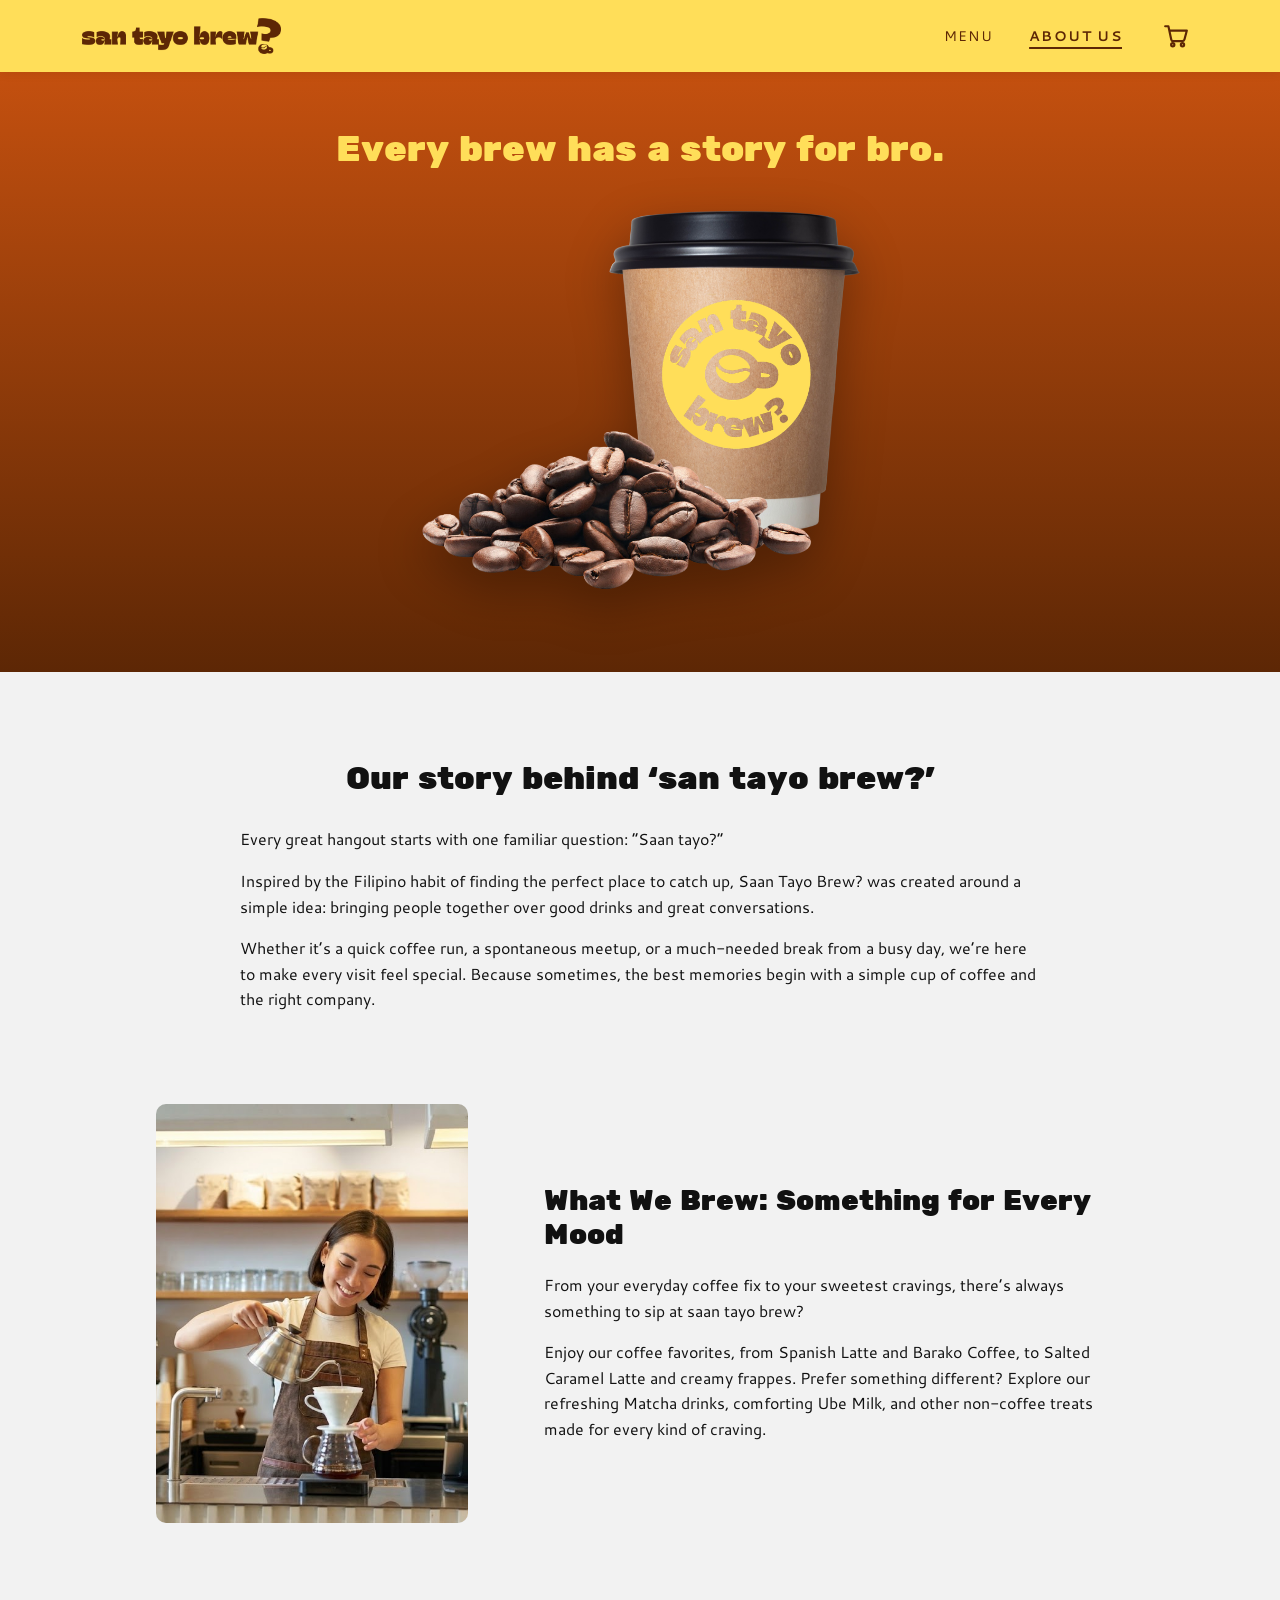
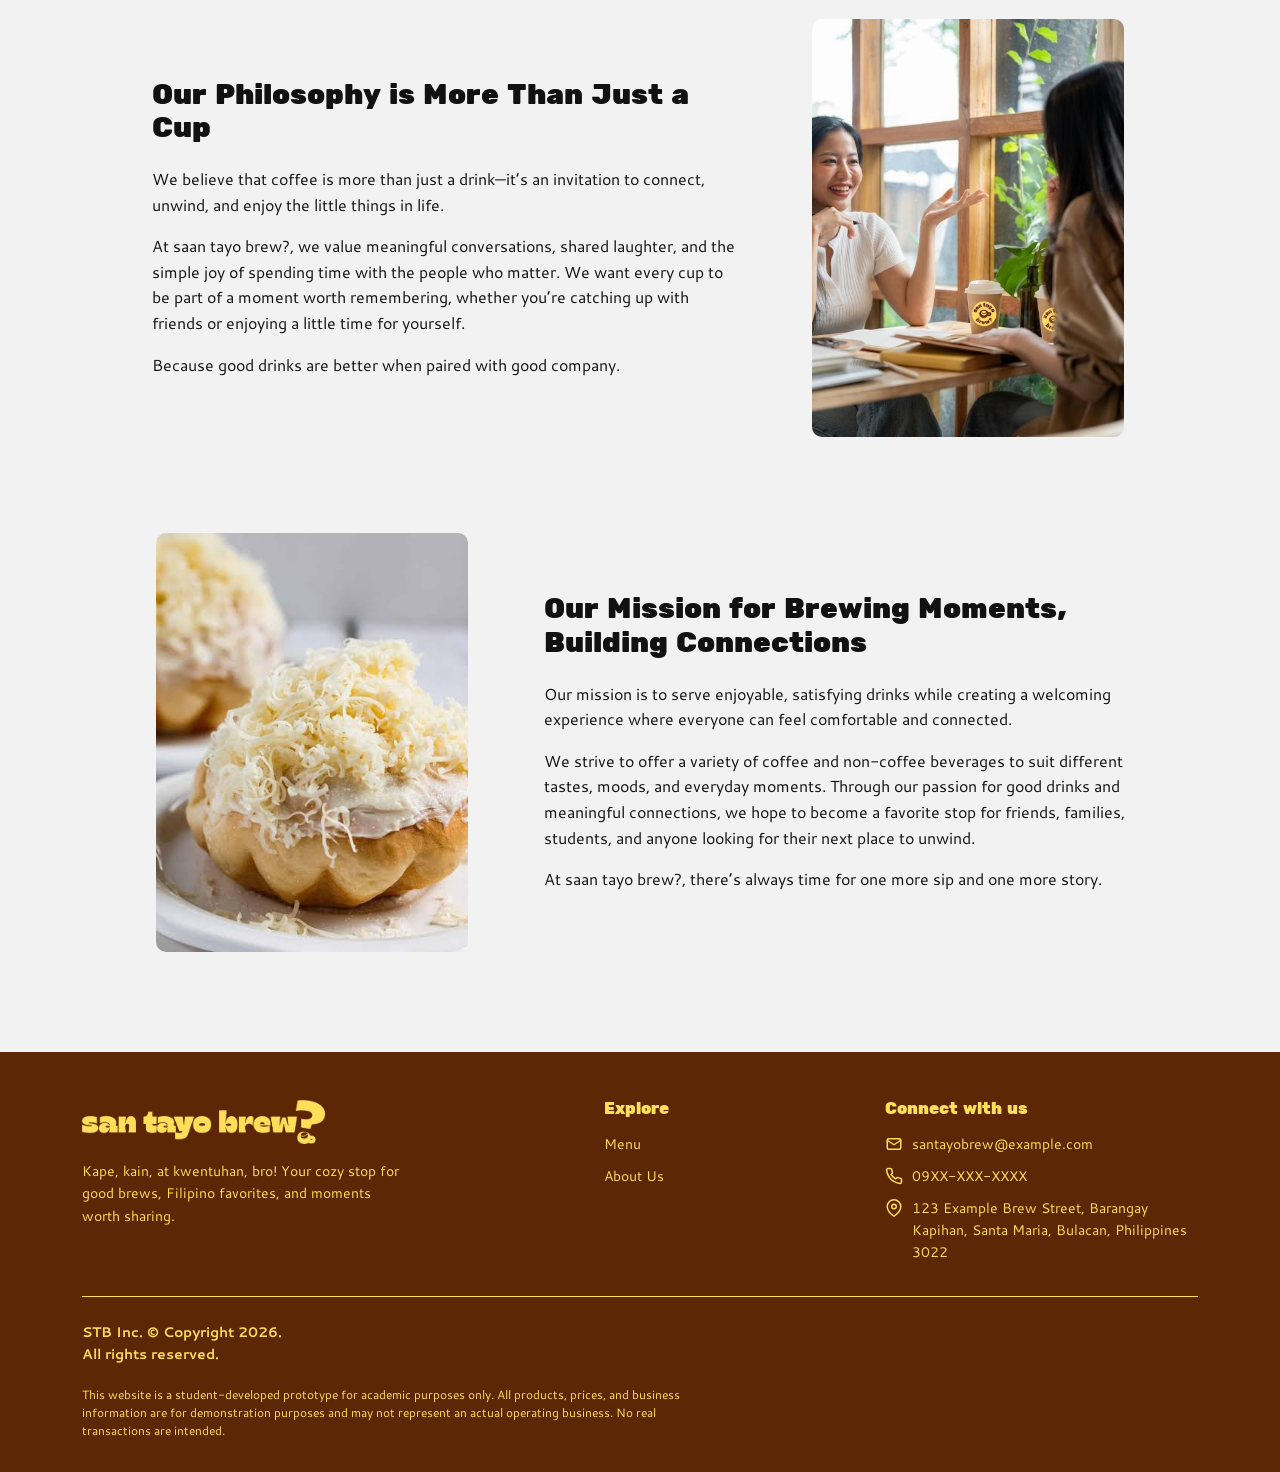
==== about.html @ 326f8b71 "Initial commit" ====
<!DOCTYPE html>
<html lang="en">
<head>
  <meta charset="UTF-8">
  <meta name="viewport" content="width=device-width, initial-scale=1.0">
  <meta name="description" content="The story behind san tayo brew?, a Filipino café built around good drinks and great conversations.">
  <meta name="theme-color" content="#FFDE59">
  <title>san tayo brew? | About Us</title>

  <!-- Favicon -->
  <link rel="icon" type="image/png" href="images/logos/logo-circle-4.png">

  <!-- Google Fonts: Rubik One (headings, buttons) + Cantarell 400/700 (body) -->
  <link rel="preconnect" href="https://fonts.googleapis.com">
  <link rel="preconnect" href="https://fonts.gstatic.com" crossorigin>
  <link rel="stylesheet" href="https://fonts.googleapis.com/css2?family=Cantarell:wght@400;700&family=Rubik+One&display=swap">

  <!-- Shared stylesheet and script (used by every page) -->
  <link rel="stylesheet" href="style.css">
  <script src="script.js" defer></script>
</head>
<body class="page-about">

  <a class="skip-link" href="#main">Skip to main content</a>

  <!-- ===== NAVBAR (shared) ===== -->
  <header class="site-header">
    <nav class="navbar" aria-label="Main navigation">
      <a class="navbar__logo" href="index.html">
        <img src="images/logos/logo-brown.png" alt="san tayo brew? logo">
      </a>

      <ul class="navbar__links" id="navLinks">
        <li><a class="navbar__link" href="menu.html">Menu</a></li>
        <li><a class="navbar__link active" href="about.html" aria-current="page">About Us</a></li>
      </ul>

      <div class="navbar__actions">
        <a class="navbar__cart" id="cartLink" href="cart.html" aria-label="View cart">
          <svg class="navbar__cart-icon" viewBox="0 0 24 24" width="26" height="26" fill="none" stroke="currentColor" stroke-width="2" stroke-linecap="round" stroke-linejoin="round" aria-hidden="true" focusable="false">
            <circle cx="9" cy="20" r="1.5"/>
            <circle cx="18" cy="20" r="1.5"/>
            <path d="M2 3h3l2.6 12.2a2 2 0 0 0 2 1.6h8.2a2 2 0 0 0 2-1.5L22 7H6"/>
          </svg>
          <span class="navbar__cart-count is-hidden" id="cartCount">0</span>
        </a>
        <button class="navbar__toggle" id="hamburgerBtn" type="button" aria-label="Open menu" aria-expanded="false" aria-controls="navLinks">&#9776;</button>
      </div>
    </nav>
  </header>

  <main id="main">

    <!-- ===== ABOUT HERO ===== -->
    <section class="about-hero" aria-labelledby="aboutTitle">
      <h1 class="about-hero__title" id="aboutTitle">
        <span class="about-hero__title-line">Every brew has</span>
        <span class="about-hero__title-line">a story for bro.</span>
      </h1>
      <img class="about-hero__img" src="images/about-hero-cup.png" alt="A san tayo brew? paper coffee cup surrounded by roasted coffee beans" fetchpriority="high">
    </section>

    <!-- ===== OUR STORY ===== -->
    <section class="about-story section" aria-labelledby="storyHeading">
      <div class="container">
        <div class="about-story__inner">
          <h2 class="about-story__title" id="storyHeading">Our story behind &lsquo;san tayo brew?&rsquo;</h2>
          <div class="about-story__text">
            <p>Every great hangout starts with one familiar question: &ldquo;Saan tayo?&rdquo;</p>
            <p>Inspired by the Filipino habit of finding the perfect place to catch up, Saan Tayo Brew? was created around a simple idea: bringing people together over good drinks and great conversations.</p>
            <p>Whether it&rsquo;s a quick coffee run, a spontaneous meetup, or a much-needed break from a busy day, we&rsquo;re here to make every visit feel special. Because sometimes, the best memories begin with a simple cup of coffee and the right company.</p>
          </div>
        </div>
      </div>
    </section>

    <!-- ===== PHOTO + TEXT SECTIONS ===== -->
    <div class="about-features container">

      <!-- Section 1: photo left, text right -->
      <section class="about-feature" aria-labelledby="brewHeading">
        <figure class="about-feature__media">
          <img class="about-feature__img" src="images/barista-brewing.png" alt="A smiling barista pouring hot water over a pour-over coffee dripper" loading="lazy">
        </figure>
        <div class="about-feature__text">
          <h2 class="about-feature__title" id="brewHeading">What We Brew: Something for Every Mood</h2>
          <p>From your everyday coffee fix to your sweetest cravings, there&rsquo;s always something to sip at saan tayo brew?</p>
          <p>Enjoy our coffee favorites, from Spanish Latte and Barako Coffee, to Salted Caramel Latte and creamy frappes. Prefer something different? Explore our refreshing Matcha drinks, comforting Ube Milk, and other non-coffee treats made for every kind of craving.</p>
        </div>
      </section>

      <!-- Section 2: text left, photo right (photo moves first on mobile with CSS order) -->
      <section class="about-feature about-feature--reverse" aria-labelledby="philosophyHeading">
        <div class="about-feature__text">
          <h2 class="about-feature__title" id="philosophyHeading">Our Philosophy is More Than Just a Cup</h2>
          <p>We believe that coffee is more than just a drink&mdash;it&rsquo;s an invitation to connect, unwind, and enjoy the little things in life.</p>
          <p>At saan tayo brew?, we value meaningful conversations, shared laughter, and the simple joy of spending time with the people who matter. We want every cup to be part of a moment worth remembering, whether you&rsquo;re catching up with friends or enjoying a little time for yourself.</p>
          <p>Because good drinks are better when paired with good company.</p>
        </div>
        <figure class="about-feature__media">
          <img class="about-feature__img" src="images/about-friends.png" alt="Two friends laughing together over coffee at a café table by the window" loading="lazy">
        </figure>
      </section>

      <!-- Section 3: photo left, text right -->
      <section class="about-feature" aria-labelledby="missionHeading">
        <figure class="about-feature__media">
          <img class="about-feature__img" src="images/about-ensaymada.png" alt="A close-up of a soft ensaymada topped with grated cheese" loading="lazy">
        </figure>
        <div class="about-feature__text">
          <h2 class="about-feature__title" id="missionHeading">Our Mission for Brewing Moments, Building Connections</h2>
          <p>Our mission is to serve enjoyable, satisfying drinks while creating a welcoming experience where everyone can feel comfortable and connected.</p>
          <p>We strive to offer a variety of coffee and non-coffee beverages to suit different tastes, moods, and everyday moments. Through our passion for good drinks and meaningful connections, we hope to become a favorite stop for friends, families, students, and anyone looking for their next place to unwind.</p>
          <p>At saan tayo brew?, there&rsquo;s always time for one more sip and one more story.</p>
        </div>
      </section>

    </div>

  </main>

  <!-- ===== FOOTER ===== -->
  <footer class="site-footer">
    <div class="container">
      <div class="footer__grid">
        <section class="footer__brand" aria-label="About san tayo brew?">
          <img class="footer__logo" src="images/logos/logo-yellow.png" alt="san tayo brew? logo" loading="lazy">
          <p class="footer__blurb">Kape, kain, at kwentuhan, bro! Your cozy stop for good brews, Filipino favorites, and moments worth sharing.</p>
        </section>

        <nav class="footer__col" aria-labelledby="footerExploreTitle">
          <h2 class="footer__title" id="footerExploreTitle">Explore</h2>
          <ul class="footer__list">
            <li><a class="footer__link" href="menu.html">Menu</a></li>
            <li><a class="footer__link" href="about.html" aria-current="page">About Us</a></li>
          </ul>
        </nav>

        <section class="footer__col" aria-labelledby="footerContactTitle">
          <h2 class="footer__title" id="footerContactTitle">Connect with us</h2>
          <address class="footer__contact">
            <ul class="footer__list">
              <li class="footer__contact-item">
                <svg class="footer__icon" viewBox="0 0 24 24" width="18" height="18" fill="none" stroke="currentColor" stroke-width="2" stroke-linecap="round" stroke-linejoin="round" aria-hidden="true" focusable="false">
                  <rect x="3" y="5" width="18" height="14" rx="2"/><path d="m3 7 9 6 9-6"/>
                </svg>
                <a class="footer__link" href="mailto:santayobrew@example.com">santayobrew@example.com</a>
              </li>
              <li class="footer__contact-item">
                <svg class="footer__icon" viewBox="0 0 24 24" width="18" height="18" fill="none" stroke="currentColor" stroke-width="2" stroke-linecap="round" stroke-linejoin="round" aria-hidden="true" focusable="false">
                  <path d="M22 16.92v3a2 2 0 0 1-2.18 2 19.79 19.79 0 0 1-8.63-3.07 19.5 19.5 0 0 1-6-6 19.79 19.79 0 0 1-3.07-8.67A2 2 0 0 1 4.11 2h3a2 2 0 0 1 2 1.72c.13.96.36 1.9.7 2.81a2 2 0 0 1-.45 2.11L8.09 9.91a16 16 0 0 0 6 6l1.27-1.27a2 2 0 0 1 2.11-.45c.91.34 1.85.57 2.81.7A2 2 0 0 1 22 16.92z"/>
                </svg>
                <span>09XX-XXX-XXXX</span>
              </li>
              <li class="footer__contact-item">
                <svg class="footer__icon" viewBox="0 0 24 24" width="18" height="18" fill="none" stroke="currentColor" stroke-width="2" stroke-linecap="round" stroke-linejoin="round" aria-hidden="true" focusable="false">
                  <path d="M21 10c0 7-9 13-9 13s-9-6-9-13a9 9 0 0 1 18 0z"/><circle cx="12" cy="10" r="3"/>
                </svg>
                <span>123 Example Brew Street, Barangay Kapihan, Santa Maria, Bulacan, Philippines 3022</span>
              </li>
            </ul>
          </address>
        </section>
      </div>

      <hr class="footer__divider">

      <div class="footer__bottom">
        <p class="footer__copyright">STB Inc. &copy; Copyright 2026.<br>All rights reserved.</p>
        <p class="footer__disclaimer">This website is a student-developed prototype for academic purposes only. All products, prices, and business information are for demonstration purposes and may not represent an actual operating business. No real transactions are intended.</p>
      </div>
    </div>
  </footer>

</body>
</html>
---- style.css ----
/* ==========================================================
   san tayo brew? | style.css
   One stylesheet shared by every page (Home, Menu, About Us,
   My Cart, Checkout).

   Mobile-first: the base rules are written for phones, and the
   MEDIA QUERIES section at the bottom adds the 480px, 768px and
   1024px+ layouts.

   CONTENTS
   1.  Reset
   2.  :root variables
   3.  Typography
   4.  Layout helpers + accessibility
   5.  Shared components (buttons, navbar, footer)
   6.  Home page
   7.  About Us page
   8.  Menu page (Stage 2)
   9.  Cart + Checkout pages (Stage 3)
   10. Media queries
   ========================================================== */


/* ==========================================================
   1. RESET
   ========================================================== */
*,
*::before,
*::after {
  box-sizing: border-box;
}

html {
  -webkit-text-size-adjust: 100%;
  scroll-behavior: smooth;
  /* Keeps anchored content from hiding under the sticky navbar */
  scroll-padding-top: var(--header-height);
}

body,
h1, h2, h3, h4,
p,
figure,
blockquote,
ul, ol {
  margin: 0;
}

ul[class],
ol[class] {
  list-style: none;
  padding: 0;
}

img,
svg {
  display: block;
  max-width: 100%;
}

button,
input,
select,
textarea {
  font: inherit;
  color: inherit;
}

button {
  cursor: pointer;
}

a {
  color: inherit;
}

address {
  font-style: normal;
}


/* ==========================================================
   2. :ROOT VARIABLES
   ========================================================== */
:root {
  /* Brand colors */
  --sunshine-yellow: #FFDE59;
  --espresso-brown: #5D2705;
  --page-bg: #F2F2F2;
  --card-white: #FFFFFF;
  --panel-gray: #D9D9D9;
  --brew-orange: #B8500F;
  --danger-red: #D62828;

  /* Supporting tones */
  --burnt-orange: #C4500F;   /* top of the About hero gradient */
  --yellow-soft: #FFEA94;    /* button hover */
  --text-black: #111111;
  --text-muted: #3A3A3A;
  --error-text: #A61B1B;     /* darker red so small error text stays readable */
  --success-green: #16642A;  /* promo + "Location selected" messages */

  /* Fonts */
  --font-display: "Rubik One", "Arial Black", system-ui, sans-serif;
  --font-body: "Cantarell", "Segoe UI", system-ui, -apple-system, sans-serif;

  /* Spacing + sizing */
  --gutter: 1rem;
  --section-space: 3.5rem;
  --container-max: 1180px;
  --header-height: 64px;

  /* Shape + depth */
  --radius-sm: 8px;
  --radius-md: 14px;
  --radius-pill: 999px;
  --shadow-card: 0 4px 14px rgba(0, 0, 0, 0.08);
  --shadow-lift: 0 10px 24px rgba(93, 39, 5, 0.25);

  /* Motion */
  --transition: 0.25s ease;
}


/* ==========================================================
   3. TYPOGRAPHY
   ========================================================== */
body {
  font-family: var(--font-body);
  font-size: 1rem;
  line-height: 1.6;
  color: var(--text-black);
  background-color: var(--page-bg);
}

/* Rubik One only ships in one weight, so keep headings at 400 */
h1,
h2,
h3 {
  font-family: var(--font-display);
  font-weight: 400;
  line-height: 1.2;
}

.section-title {
  font-size: clamp(1.6rem, 3vw + 0.9rem, 2rem);
  color: var(--text-black);
  text-align: center;
}

.section-subtitle {
  margin-top: 0.5rem;
  font-size: 0.95rem;
  color: var(--text-muted);
  text-align: center;
}


/* ==========================================================
   4. LAYOUT HELPERS + ACCESSIBILITY
   ========================================================== */
.container {
  width: 100%;
  max-width: var(--container-max);
  margin-inline: auto;
  padding-inline: var(--gutter);
}

.section {
  padding-block: var(--section-space);
}

/* Generic "hide" state that JavaScript can toggle */
.is-hidden {
  display: none !important;
}

/* Hidden visually but still read by screen readers */
.visually-hidden {
  position: absolute;
  width: 1px;
  height: 1px;
  padding: 0;
  margin: -1px;
  overflow: hidden;
  clip: rect(0, 0, 0, 0);
  white-space: nowrap;
  border: 0;
}

/* Hidden holder for the reusable SVG icons */
.svg-sprite {
  position: absolute;
  width: 0;
  height: 0;
  overflow: hidden;
}

/* Skip link: hidden until a keyboard user tabs to it */
.skip-link {
  position: absolute;
  top: -100px;
  left: 1rem;
  z-index: 200;
  padding: 0.6rem 1rem;
  border-radius: var(--radius-sm);
  background-color: var(--espresso-brown);
  color: var(--sunshine-yellow);
  font-weight: 700;
  text-decoration: none;
  transition: top var(--transition);
}

.skip-link:focus {
  top: 0.75rem;
}

/* Visible keyboard focus everywhere (brown on light backgrounds) */
:focus-visible {
  outline: 3px solid var(--espresso-brown);
  outline-offset: 3px;
}

/* ...and yellow on the dark brown/orange backgrounds */
.hero :focus-visible,
.promo-banner :focus-visible,
.story-card :focus-visible,
.site-footer :focus-visible,
.skip-link:focus-visible {
  outline-color: var(--sunshine-yellow);
}


/* ==========================================================
   5. SHARED COMPONENTS
   ========================================================== */

/* ----- 5a. Buttons ----- */
.btn {
  /* Flexbox: centers the label inside the pill */
  display: inline-flex;
  align-items: center;
  justify-content: center;
  gap: 0.5rem;
  padding: 0.9rem 1.75rem;
  border: 2px solid transparent;
  border-radius: var(--radius-pill);
  font-family: var(--font-display);
  font-size: 0.875rem;
  line-height: 1.2;
  letter-spacing: 0.05em;
  text-align: center;
  text-decoration: none;
  text-transform: uppercase;
  transition:
    background-color var(--transition),
    color var(--transition),
    transform var(--transition),
    box-shadow var(--transition);
}

.btn--primary {
  background-color: var(--sunshine-yellow);
  color: var(--espresso-brown);
}

.btn--primary:hover {
  background-color: var(--yellow-soft);
  transform: translateY(-2px);
  box-shadow: 0 6px 16px rgba(0, 0, 0, 0.25);
}

.btn--primary:active {
  transform: translateY(0);
  box-shadow: none;
}

.btn--small {
  padding: 0.6rem 1.25rem;
  font-size: 0.8rem;
  letter-spacing: 0.02em;
  text-transform: none;
}


/* ----- 5b. Navbar ----- */
.site-header {
  position: sticky;
  top: 0;
  z-index: 100;
  background-color: var(--sunshine-yellow);
  box-shadow: 0 2px 8px rgba(93, 39, 5, 0.12);
}

.navbar {
  /* Flexbox: logo on the left, links + cart + hamburger on the right */
  position: relative;
  display: flex;
  align-items: center;
  justify-content: space-between;
  gap: 1rem;
  max-width: var(--container-max);
  min-height: var(--header-height);
  margin-inline: auto;
  padding-inline: var(--gutter);
}

.navbar__logo {
  display: block;
  flex-shrink: 0;
  border-radius: 4px;
}

.navbar__logo img {
  width: auto;
  height: 30px;
}

/* Mobile dropdown (hidden until the hamburger adds .is-open) */
.navbar__links {
  position: absolute;
  top: 100%;
  left: 0;
  right: 0;
  display: none;
  flex-direction: column;
  padding: 0.25rem var(--gutter) 1rem;
  background-color: var(--sunshine-yellow);
  border-top: 1px solid rgba(93, 39, 5, 0.15);
  box-shadow: 0 10px 18px rgba(93, 39, 5, 0.18);
}

.navbar__links.is-open {
  display: flex;
}

.navbar__link {
  display: block;
  padding: 0.85rem var(--gutter);
  font-size: 0.9rem;
  letter-spacing: 0.1em;
  text-transform: uppercase;
  color: var(--espresso-brown);
  text-decoration: underline;
  text-decoration-color: transparent;
  text-decoration-thickness: 2px;
  text-underline-offset: 6px;
  transition: text-decoration-color var(--transition), color var(--transition);
}

/* Current page + hover state: brown underline */
.navbar__link:hover,
.navbar__link.active {
  text-decoration-color: currentColor;
}

.navbar__link.active {
  font-weight: 700;
}

.navbar__actions {
  /* Flexbox: cart icon and hamburger side by side */
  display: flex;
  align-items: center;
  gap: 0.25rem;
}

.navbar__cart {
  position: relative;
  display: inline-flex;
  align-items: center;
  justify-content: center;
  width: 44px;
  height: 44px;
  border-radius: 50%;
  color: var(--espresso-brown);
  transition: background-color var(--transition), transform var(--transition);
}

.navbar__cart:hover {
  background-color: rgba(93, 39, 5, 0.1);
  transform: scale(1.05);
}

.navbar__cart-icon {
  width: 26px;
  height: 26px;
}

/* Cart item-count badge (#cartCount) */
.navbar__cart-count {
  position: absolute;
  top: 0;
  right: -2px;
  display: flex;
  align-items: center;
  justify-content: center;
  min-width: 20px;
  height: 20px;
  padding: 0 5px;
  border: 2px solid var(--sunshine-yellow);
  border-radius: var(--radius-pill);
  background-color: var(--espresso-brown);
  color: var(--sunshine-yellow);
  font-size: 0.7rem;
  font-weight: 700;
  line-height: 1;
}

.navbar__toggle {
  display: inline-flex;
  align-items: center;
  justify-content: center;
  width: 44px;
  height: 44px;
  padding: 0;
  border: none;
  border-radius: var(--radius-sm);
  background: transparent;
  color: var(--espresso-brown);
  font-size: 1.75rem;
  line-height: 1;
  transition: background-color var(--transition);
}

.navbar__toggle:hover {
  background-color: rgba(93, 39, 5, 0.1);
}


/* ----- 5c. Footer ----- */
.site-footer {
  padding-block: 3rem 2rem;
  background-color: var(--espresso-brown);
  color: var(--sunshine-yellow);
  font-size: 0.875rem;
}

.footer__grid {
  /* Grid: one column on mobile, three columns from 768px */
  display: grid;
  grid-template-columns: 1fr;
  gap: 2rem;
}

.footer__logo {
  width: auto;
  height: 44px;
  margin-bottom: 1rem;
}

.footer__blurb {
  max-width: 36ch;
}

.footer__title {
  margin-bottom: 0.85rem;
  font-size: 1rem;
  color: var(--sunshine-yellow);
}

.footer__list {
  /* Flexbox: stacked links with even spacing */
  display: flex;
  flex-direction: column;
  gap: 0.6rem;
}

.footer__link {
  text-decoration: underline;
  text-decoration-color: transparent;
  text-underline-offset: 4px;
  transition: text-decoration-color var(--transition), opacity var(--transition);
}

.footer__link:hover {
  text-decoration-color: currentColor;
}

.footer__contact-item {
  /* Flexbox: icon next to its text */
  display: flex;
  align-items: flex-start;
  gap: 0.6rem;
  overflow-wrap: anywhere;
}

.footer__icon {
  flex-shrink: 0;
  width: 18px;
  height: 18px;
  margin-top: 0.15rem;
}

.footer__divider {
  height: 1px;
  margin-block: 2rem 1.5rem;
  border: none;
  background-color: var(--sunshine-yellow);
}

.footer__bottom {
  display: grid;
  gap: 1.25rem;
}

.footer__copyright {
  font-weight: 700;
}

.footer__disclaimer {
  max-width: 75ch;
  font-size: 0.75rem;
  line-height: 1.5;
}


/* ==========================================================
   6. HOME PAGE
   ========================================================== */

/* ----- 6a. Hero ----- */
.hero {
  /* Flexbox: lets the content column fill the hero's height */
  position: relative;
  isolation: isolate;
  display: flex;
  min-height: max(520px, calc(100vh - var(--header-height)));
  min-height: max(520px, calc(100svh - var(--header-height)));
  overflow: hidden;
  color: var(--sunshine-yellow);
}

.hero__bg {
  position: absolute;
  inset: 0;
  z-index: -2;
  width: 100%;
  height: 100%;
  object-fit: cover;
  object-position: 72% center;
}

/* Warm brown/orange overlay (stronger on the left from 768px) */
.hero::before {
  content: "";
  position: absolute;
  inset: 0;
  z-index: -1;
  background: linear-gradient(
    180deg,
    rgba(93, 39, 5, 0.6) 0%,
    rgba(184, 80, 15, 0.5) 50%,
    rgba(93, 39, 5, 0.7) 100%
  );
}

.hero__content {
  /* Flexbox: stacks heading, text and button */
  display: flex;
  flex-direction: column;
  align-items: flex-start;
  gap: 1rem;
  padding-block: 3.5rem 2.5rem;
}

.hero__title {
  font-size: clamp(3.25rem, 6vw + 1.5rem, 5.75rem);
  line-height: 1.02;
  color: var(--sunshine-yellow);
  text-shadow: 0 2px 14px rgba(93, 39, 5, 0.35);
}

/* Mobile: each word on its own line (3 lines) */
.hero__title-line {
  display: block;
}

.hero__text {
  max-width: 30ch;
  font-size: clamp(1rem, 0.4vw + 0.95rem, 1.15rem);
  font-weight: 700;
}

.hero__btn {
  width: 100%;
  margin-top: auto;
}


/* ----- 6b. Best sellers ----- */
.section-header {
  margin-bottom: 2rem;
}

.product-grid {
  /* Grid: 2 columns on mobile, 3 columns from 768px */
  display: grid;
  grid-template-columns: repeat(2, minmax(0, 1fr));
  gap: 1rem;
  max-width: 960px;
  margin-inline: auto;
}

.product-card {
  /* Flexbox: image on top, name centered below */
  display: flex;
  flex-direction: column;
  align-items: center;
  gap: 0.75rem;
  padding: 1rem 0.75rem 1.25rem;
  border: 2px solid transparent;
  border-radius: var(--radius-sm);
  background-color: var(--card-white);
  box-shadow: var(--shadow-card);
  text-align: center;
  transition:
    transform var(--transition),
    box-shadow var(--transition),
    border-color var(--transition);
}

.product-card__img {
  width: 100%;
  max-width: 170px;
  aspect-ratio: 1 / 1;
  object-fit: contain;
}

.product-card__name {
  font-family: var(--font-body);
  font-size: 0.875rem;
  font-weight: 700;
  line-height: 1.35;
  color: var(--text-black);
}


/* ----- 6c. Promo banner ----- */
.promo-banner {
  position: relative;
  isolation: isolate;
  padding: 3.5rem var(--gutter);
  background: var(--espresso-brown) url("images/photo-banner.png") center / cover no-repeat;
  color: var(--sunshine-yellow);
  text-align: center;
  transition: padding var(--transition);
}

/* Semi-transparent espresso overlay (75%) for readable yellow text */
.promo-banner::before {
  content: "";
  position: absolute;
  inset: 0;
  z-index: -1;
  background-color: rgba(93, 39, 5, 0.75);
}

/* Focus is moved here after "Claim Offer", so no outline is needed */
.promo-banner:focus {
  outline: none;
}

.promo-banner__content {
  /* Flexbox: centered column of heading, text and button */
  display: flex;
  flex-direction: column;
  align-items: center;
  gap: 1rem;
  max-width: 680px;
  margin-inline: auto;
}

.promo-banner__title {
  max-width: 22ch;
  font-size: clamp(1.6rem, 3vw + 0.9rem, 2.1rem);
  color: var(--sunshine-yellow);
}

.promo-banner__text {
  max-width: 46ch;
}

/* Revealed by showPromoCode() */
.promo-banner__code {
  font-size: 1.15rem;
  font-weight: 700;
}

.promo-banner__code strong {
  display: inline-block;
  margin-inline: 0.25rem;
  padding: 0.2rem 0.75rem;
  border-radius: var(--radius-sm);
  background-color: var(--sunshine-yellow);
  color: var(--espresso-brown);
  font-family: var(--font-display);
  font-weight: 400;
  letter-spacing: 0.08em;
}


/* ----- 6d. Brand story card ----- */
.story-card {
  max-width: 1000px;
  margin-inline: auto;
  padding: 1.75rem 1.25rem 2rem;
  border-radius: var(--radius-md);
  /* Vertical gradient: espresso brown (top) to orange (bottom) */
  background: linear-gradient(
    180deg,
    var(--espresso-brown) 0%,
    var(--espresso-brown) 30%,
    var(--brew-orange) 100%
  );
  color: var(--sunshine-yellow);
  box-shadow: 0 10px 30px rgba(93, 39, 5, 0.25);
}

.story-card__title {
  margin-bottom: 1.25rem;
  font-size: clamp(1.45rem, 2.5vw + 0.9rem, 1.9rem);
  color: var(--sunshine-yellow);
}

.story-card__body {
  /* Grid: photo stacked above the text on mobile, side by side from 768px */
  display: grid;
  grid-template-columns: 1fr;
  gap: 1.5rem;
  align-items: center;
}

.story-card__img {
  width: 100%;
  aspect-ratio: 1 / 1;
  object-fit: cover;
  border-radius: 6px;
}

.story-card__text {
  /* Flexbox: even spacing between paragraphs and the button */
  display: flex;
  flex-direction: column;
  gap: 1rem;
  font-size: 0.95rem;
}

.story-card__btn {
  align-self: flex-start;
  margin-top: 0.5rem;
}


/* ----- 6e. Social ----- */
.social {
  padding-bottom: 0;
  text-align: center;
}

.social__text {
  max-width: 60ch;
  margin: 1rem auto 1.75rem;
}

.social__list {
  /* Flexbox: three icon buttons in a centered row */
  display: flex;
  justify-content: center;
  gap: 1rem;
}

.social__link {
  display: flex;
  align-items: center;
  justify-content: center;
  width: 52px;
  height: 52px;
  border-radius: 50%;
  background-color: var(--espresso-brown);
  color: var(--sunshine-yellow);
  transition:
    transform var(--transition),
    background-color var(--transition),
    box-shadow var(--transition);
}

.social__link:hover {
  background-color: var(--brew-orange);
  transform: translateY(-3px) scale(1.06);
  box-shadow: var(--shadow-lift);
}

.social__link svg {
  width: 24px;
  height: 24px;
}

.divider {
  height: 1px;
  max-width: 1100px;
  margin: 2.5rem auto 0;
  border: none;
  background-color: rgba(0, 0, 0, 0.35);
}


/* ----- 6f. Reviews (carousel on mobile, grid from 768px) ----- */
.reviews {
  padding-block: 1.75rem 4.5rem;
}

.reviews__title {
  margin-bottom: 1.75rem;
  font-family: var(--font-body);
  font-size: 1rem;
  font-weight: 400;
  text-align: center;
}

.reviews__carousel {
  position: relative;
  /* Lets the arrow and dots line up with the photo (cqw units below) */
  container-type: inline-size;
}

.reviews__track {
  /* Flexbox + CSS scroll-snap: a swipeable row of reviews on mobile */
  position: relative;
  display: flex;
  gap: 1rem;
  overflow-x: auto;
  scroll-snap-type: x mandatory;
  overscroll-behavior-x: contain;
  scrollbar-width: none;
}

.reviews__track::-webkit-scrollbar {
  display: none;
}

.review {
  /* Flexbox: photo on top, review card attached below */
  display: flex;
  flex: 0 0 100%;
  flex-direction: column;
  scroll-snap-align: start;
}

/* Mobile photo is 60% of the slide; the gap below holds the dots */
.review__photo {
  width: 60%;
  margin: 0 auto 2.75rem;
  aspect-ratio: 1 / 1;
  object-fit: cover;
  border-radius: var(--radius-md);
}

.review__card {
  /* Flexbox: pushes the stars to the bottom right */
  display: flex;
  flex: 1;
  flex-direction: column;
  gap: 0.6rem;
  padding: 1.25rem 1.25rem 1rem;
  border-radius: var(--radius-md);
  background-color: var(--espresso-brown);
  color: var(--sunshine-yellow);
}

.review__author {
  font-size: 1rem;
  color: var(--sunshine-yellow);
  overflow-wrap: anywhere;
}

.review__text {
  font-size: 0.85rem;
  line-height: 1.55;
}

.review__rating {
  /* Flexbox: stars in a row, aligned to the bottom right */
  display: flex;
  align-self: flex-end;
  gap: 0.2rem;
  margin-top: auto;
  padding-top: 0.75rem;
  color: var(--sunshine-yellow);
}

.review__star {
  width: 22px;
  height: 22px;
  fill: currentColor;
}

/* Next arrow, vertically centered on the photo (photo height = 60cqw) */
.reviews__next {
  position: absolute;
  top: 30vw;                 /* fallback for older browsers */
  top: 30cqw;
  right: 0;
  display: flex;
  align-items: center;
  justify-content: center;
  width: 44px;
  height: 44px;
  padding: 0;
  border: none;
  border-radius: 50%;
  background-color: transparent;
  color: var(--espresso-brown);
  transform: translateY(-50%);
  transition: background-color var(--transition), transform var(--transition);
}

.reviews__next:hover {
  background-color: rgba(93, 39, 5, 0.12);
  transform: translateY(-50%) translateX(2px);
}

/* Pagination dots, sitting in the gap between photo and card */
.reviews__dots {
  /* Flexbox: dots in a centered row */
  position: absolute;
  top: calc(60vw + 0.5rem);  /* fallback for older browsers */
  top: calc(60cqw + 0.5rem);
  left: 50%;
  display: flex;
  gap: 0.25rem;
  transform: translateX(-50%);
}

.reviews__dot {
  display: flex;
  align-items: center;
  justify-content: center;
  width: 28px;
  height: 28px;
  padding: 0;
  border: none;
  border-radius: 50%;
  background: transparent;
}

.reviews__dot::before {
  content: "";
  width: 12px;
  height: 12px;
  border: 2px solid var(--espresso-brown);
  border-radius: 50%;
  transition: background-color var(--transition), transform var(--transition);
}

.reviews__dot:hover::before {
  transform: scale(1.2);
}

.reviews__dot.is-active::before {
  background-color: var(--espresso-brown);
}


/* ==========================================================
   7. ABOUT US PAGE
   ========================================================== */

/* ----- 7a. About hero ----- */
.about-hero {
  /* Flexbox: heading at the top, cup centered below */
  display: flex;
  flex-direction: column;
  align-items: center;
  justify-content: space-between;
  gap: 3rem;
  min-height: 520px;
  padding: 3rem var(--gutter) 3.5rem;
  overflow: hidden;
  /* Vertical gradient: burnt orange (top) to espresso brown (bottom) */
  background: linear-gradient(180deg, var(--burnt-orange) 0%, var(--espresso-brown) 100%);
  text-align: center;
}

.about-hero__title {
  font-size: clamp(1.7rem, 2.5vw + 1.2rem, 2.25rem);
  color: var(--sunshine-yellow);
}

/* Mobile: heading on 2 lines */
.about-hero__title-line {
  display: block;
}

.about-hero__img {
  width: min(75%, 440px);
  height: auto;
  filter: drop-shadow(0 18px 24px rgba(0, 0, 0, 0.3));
}


/* ----- 7b. Our story ----- */
.about-story__inner {
  max-width: 800px;
  margin-inline: auto;
  text-align: center;
}

.about-story__title {
  margin-bottom: 1.75rem;
  font-size: clamp(1.6rem, 2.5vw + 1rem, 2rem);
  color: var(--text-black);
}

.about-story__text {
  /* Flexbox: even spacing between paragraphs */
  display: flex;
  flex-direction: column;
  gap: 1rem;
}


/* ----- 7c. Alternating photo + text sections ----- */
.about-features {
  /* Flexbox: stacks the three sections with even gaps */
  display: flex;
  flex-direction: column;
  gap: 4rem;
  max-width: 1040px;
  padding-bottom: 5rem;
}

.about-feature {
  /* Grid: one centered column on mobile, two columns from 768px */
  display: grid;
  grid-template-columns: 1fr;
  gap: 1.5rem;
  align-items: center;
  text-align: center;
}

/* Mobile: photo always comes first, even in the reversed section */
.about-feature__media {
  order: -1;
  justify-self: center;
  width: min(75%, 300px);
}

.about-feature__img {
  width: 100%;
  aspect-ratio: 3 / 4;
  object-fit: cover;
  border: 4px solid transparent;
  border-radius: var(--radius-md);
  transition:
    transform var(--transition),
    border-color var(--transition),
    box-shadow var(--transition);
}

.about-feature__title {
  margin-bottom: 1.25rem;
  font-size: clamp(1.35rem, 2vw + 0.9rem, 1.75rem);
  color: var(--text-black);
}

.about-feature__text p + p {
  margin-top: 1rem;
}


/* ==========================================================
   8. MENU PAGE (Stage 2)
   ========================================================== */

/* ----- 8a. Hero banner (photo only) ----- */
.menu-hero__img {
  width: 100%;
  height: clamp(280px, 36vw, 520px);
  object-fit: cover;
  object-position: center 40%;
}

.menu-page {
  padding-block: 2rem 4rem;
}


/* ----- 8b. Header row: title + note + count, and the search bar ----- */
.menu-header {
  /* Flexbox: stacked on mobile, title left + search right from 768px */
  display: flex;
  flex-direction: column;
  gap: 1rem;
  margin-bottom: 1.25rem;
}

.menu-header__title {
  font-size: clamp(1.9rem, 2vw + 1.4rem, 2.4rem);
  line-height: 1.1;
  color: var(--text-black);
}

.menu-header__note {
  max-width: 60ch;
  margin-top: 0.35rem;
  font-size: 0.8rem;
  font-style: italic;
  line-height: 1.45;
}

.menu-header__count {
  margin-top: 0.6rem;
  font-size: 0.9rem;
  color: var(--text-muted);
}

.menu-header__count strong {
  color: var(--espresso-brown);
}

.menu-search {
  /* Flexbox: text field with the magnifier icon inside on the right */
  display: flex;
  align-items: center;
  width: 100%;
  border: 3px solid var(--text-black);
  border-radius: 12px;
  background-color: var(--card-white);
  transition: border-color var(--transition), box-shadow var(--transition);
}

.menu-search__input {
  flex: 1;
  min-width: 0;
  padding: 0.6rem 0.9rem;
  border: none;
  background: transparent;
  font-size: 0.95rem;
}

/* The search box border (changed by JS on focus) is the focus indicator */
.menu-search__input:focus,
.menu-search__input:focus-visible {
  outline: none;
}

.menu-search__input::placeholder {
  color: #8A8A8A;
}

/* Hide the browser's built-in "x" so only our icon shows */
.menu-search__input::-webkit-search-cancel-button {
  -webkit-appearance: none;
  appearance: none;
}

.menu-search__icon {
  flex-shrink: 0;
  width: 22px;
  height: 22px;
  margin-right: 0.8rem;
  color: var(--text-black);
}


/* ----- 8c. Body layout ----- */
.menu-layout {
  /* Grid: one column on mobile, sidebar + menu panel from 1024px */
  display: grid;
  grid-template-columns: minmax(0, 1fr);
  gap: 1rem;
  align-items: start;
}


/* ----- 8d. Categories (dropdown on mobile, sidebar on desktop) ----- */
.menu-sidebar__title {
  display: none;
  margin-bottom: 1.25rem;
  font-size: 1.6rem;
  color: var(--text-black);
}

.menu-sidebar__toggle {
  /* Flexbox: label on the left, chevron on the right */
  display: flex;
  align-items: center;
  justify-content: space-between;
  width: 100%;
  padding: 0.5rem 0.75rem;
  border: none;
  border-radius: 4px;
  background-color: #EBEBEB;
  box-shadow: 0 3px 5px rgba(0, 0, 0, 0.2);
  font-size: 1.05rem;
  text-align: left;
  transition: background-color var(--transition);
}

.menu-sidebar__toggle:hover {
  background-color: #E0E0E0;
}

.menu-sidebar__chevron {
  font-size: 1.1rem;
  line-height: 1;
}

/* Mobile dropdown panel (opened by toggleCategories()) */
.menu-sidebar__panel {
  display: none;
  margin-top: 0.4rem;
  padding: 1rem;
  border-radius: 6px;
  background-color: var(--panel-gray);
}

.menu-sidebar__panel.is-open {
  display: block;
}

.category-list {
  /* Flexbox: stacked category buttons */
  display: flex;
  flex-direction: column;
  gap: 0.2rem;
}

.category-btn {
  display: block;
  width: 100%;
  padding: 0.45rem 0.75rem;
  border: none;
  border-radius: var(--radius-pill);
  background: transparent;
  font-size: 0.95rem;
  text-align: left;
  color: var(--text-black);
  transition: background-color var(--transition);
}

.category-btn:hover {
  background-color: rgba(255, 222, 89, 0.5);
}

/* Indented sub-categories (Coffee, Non-Coffee) */
.category-btn--sub {
  padding-left: 2.5rem;
}

/* Active category = yellow pill with bold text */
.category-btn.is-active {
  background-color: var(--sunshine-yellow);
  font-weight: 700;
}


/* ----- 8e. Gray panel + menu grid ----- */
.menu-panel {
  padding: 0.75rem;
  border-radius: 12px;
  background-color: var(--panel-gray);
}

.menu-grid {
  /* Grid: 2 columns on mobile, 3 columns from 768px */
  display: grid;
  grid-template-columns: repeat(2, minmax(0, 1fr));
  gap: 0.75rem;
}

.menu-empty {
  display: none;
  padding: 3rem 1rem;
  text-align: center;
}

.menu-empty__title {
  font-family: var(--font-display);
  font-size: 1.4rem;
  color: var(--espresso-brown);
}

.menu-empty__text {
  margin-top: 0.4rem;
  font-size: 0.9rem;
}


/* ----- 8f. Menu card (resting: image + name; open: yellow panel) ----- */
.menu-card {
  position: relative;
  min-height: 205px;
  overflow: hidden;
  border-radius: var(--radius-sm);
  background-color: var(--card-white);
  box-shadow: var(--shadow-card);
  cursor: pointer;
  -webkit-tap-highlight-color: transparent;
}

.menu-card__front {
  /* Flexbox: image on top, name centered below */
  display: flex;
  flex-direction: column;
  align-items: center;
  justify-content: center;
  gap: 0.6rem;
  height: 100%;
  padding: 0.85rem 0.6rem;
  text-align: center;
  transition: opacity var(--transition);
}

.menu-card__img {
  width: 100%;
  max-width: 150px;
  aspect-ratio: 1 / 1;
  object-fit: contain;
}

.menu-card__name {
  font-family: var(--font-body);
  font-size: 0.8rem;
  font-weight: 700;
  line-height: 1.3;
  color: var(--text-black);
}

/* Yellow panel: same size as the card, faded in by showItemPanel() */
.menu-card__panel {
  /* Flexbox: top row, description, price, then the button */
  position: absolute;
  inset: 0;
  display: flex;
  flex-direction: column;
  gap: 0.35rem;
  padding: 0.6rem;
  background-color: var(--sunshine-yellow);
  opacity: 0;
  visibility: hidden;
  transition: opacity var(--transition), visibility var(--transition);
}

.menu-card.is-open .menu-card__panel {
  opacity: 1;
  visibility: visible;
}

.menu-card.is-open .menu-card__front {
  opacity: 0;
}

.menu-card__panel-top {
  /* Flexbox: brown image square next to the name */
  display: flex;
  align-items: flex-start;
  gap: 0.5rem;
}

.menu-card__media {
  flex-shrink: 0;
  width: 46px;
  height: 46px;
  padding: 4px;
  border-radius: 4px;
  background-color: var(--espresso-brown);
}

.menu-card__media img {
  width: 100%;
  height: 100%;
  object-fit: contain;
}

.menu-card__panel-name {
  font-family: var(--font-display);
  font-size: 0.75rem;
  line-height: 1.2;
  color: var(--text-black);
}

.menu-card__desc {
  display: -webkit-box;
  overflow: hidden;
  font-size: 0.68rem;
  line-height: 1.35;
  -webkit-line-clamp: 3;
  line-clamp: 3;
  -webkit-box-orient: vertical;
}

.menu-card__price {
  margin-top: auto;
  font-family: var(--font-display);
  font-size: 0.78rem;
  color: var(--text-black);
}

.menu-card__btn {
  align-self: stretch;
  padding: 0.45rem 0.6rem;
  border: none;
  border-radius: 4px;
  background-color: var(--espresso-brown);
  color: var(--sunshine-yellow);
  font-size: 0.75rem;
  font-weight: 700;
  transition: background-color var(--transition), transform var(--transition);
}

.menu-card__btn:hover {
  background-color: var(--brew-orange);
}

.menu-card__btn:active {
  transform: scale(0.97);
}


/* ----- 8g. Add-to-cart pop-up ----- */
body.modal-open {
  overflow: hidden;
}

/* The dim backdrop (clicking it closes the pop-up) */
.modal {
  /* Flexbox: centers the dialog; margin: auto keeps tall dialogs scrollable */
  position: fixed;
  inset: 0;
  z-index: 300;
  display: none;
  padding: 1rem 0.75rem;
  overflow-y: auto;
  background-color: rgba(0, 0, 0, 0.5);
}

.modal.is-open {
  display: flex;
  animation: modal-fade 0.25s ease;
}

.modal__dialog {
  position: relative;
  width: 100%;
  max-width: 690px;
  margin: auto;
  padding: 1.25rem 1rem 1.25rem;
  border-radius: 16px;
  background-color: #F3F3F3;
  box-shadow: 0 20px 50px rgba(0, 0, 0, 0.3);
  animation: modal-pop 0.25s ease;
}

.modal__dialog:focus {
  outline: none;
}

.modal__close {
  position: absolute;
  top: 0.5rem;
  right: 0.5rem;
  display: flex;
  align-items: center;
  justify-content: center;
  width: 36px;
  height: 36px;
  padding: 0;
  border: none;
  border-radius: 50%;
  background: transparent;
  font-size: 1.1rem;
  line-height: 1;
  color: var(--text-black);
  transition: background-color var(--transition);
}

.modal__close:hover {
  background-color: rgba(0, 0, 0, 0.08);
}

.modal__top {
  /* Flexbox: brown image square next to the item details */
  display: flex;
  align-items: flex-start;
  gap: 1rem;
  padding-right: 1.5rem;
}

.modal__media {
  flex-shrink: 0;
  width: 125px;
  height: 125px;
  padding: 10px;
  border-radius: 4px;
  background-color: var(--espresso-brown);
}

.modal__img {
  width: 100%;
  height: 100%;
  object-fit: contain;
}

.modal__info {
  /* Flexbox: name, description and price stacked */
  display: flex;
  flex-direction: column;
  gap: 0.4rem;
  min-width: 0;
}

.modal__title {
  font-family: var(--font-body);
  font-size: 1.1rem;
  font-weight: 700;
  line-height: 1.25;
}

.modal__desc {
  font-size: 0.8rem;
  line-height: 1.45;
}

.modal__price {
  font-size: 1rem;
  font-weight: 700;
  letter-spacing: 0.03em;
}

/* Option groups (Serving Type, Sugar Level, Ice Amount, Flavor) */
.option-group {
  min-width: 0;
  margin: 1.1rem 0 0;
  padding: 0;
  border: none;
}

.option-group__label,
.modal__label {
  display: block;
  margin-bottom: 0.45rem;
  padding: 0;
  font-size: 0.9rem;
  font-weight: 700;
}

.option-group__choices {
  /* Grid: toggle buttons in equal columns */
  display: grid;
  grid-template-columns: 1fr;
  gap: 0.5rem;
}

.option-group__choices--2 {
  grid-template-columns: repeat(2, minmax(0, 1fr));
}

.option-group__choices--4 {
  grid-template-columns: repeat(2, minmax(0, 1fr));
}

.option-btn {
  padding: 0.7rem 0.5rem;
  border: none;
  border-radius: 8px;
  background-color: var(--panel-gray);
  color: var(--text-black);
  font-size: 0.95rem;
  font-weight: 700;
  transition: background-color var(--transition), color var(--transition), transform var(--transition);
}

.option-btn:hover {
  background-color: #CBCBCB;
}

.option-btn:active {
  transform: scale(0.98);
}

/* Selected option = espresso brown with yellow text */
.option-btn.is-selected {
  background-color: var(--espresso-brown);
  color: var(--sunshine-yellow);
}

.modal__field {
  margin-top: 1.1rem;
}

.modal__note {
  display: block;
  width: 100%;
  min-height: 140px;
  padding: 0.6rem 0.75rem;
  border: 1px solid var(--text-black);
  border-radius: 8px;
  background-color: var(--card-white);
  font-size: 0.9rem;
  resize: vertical;
}

.modal__note::placeholder {
  color: #9A9A9A;
}

.modal__actions {
  /* Flexbox: stepper right-aligned above a full-width button on mobile */
  display: flex;
  flex-direction: column;
  align-items: flex-end;
  gap: 0.75rem;
  margin-top: 1rem;
}

/* White pill quantity stepper ( −  1  + ) */
.qty-stepper {
  /* Flexbox: minus, value, plus in a row */
  display: inline-flex;
  align-items: center;
  gap: 0.25rem;
  padding: 0.25rem;
  border-radius: var(--radius-pill);
  background-color: var(--card-white);
}

.qty-stepper__btn {
  display: flex;
  align-items: center;
  justify-content: center;
  width: 36px;
  height: 36px;
  padding: 0;
  border: none;
  border-radius: 50%;
  background: transparent;
  font-size: 1.15rem;
  font-weight: 700;
  transition: background-color var(--transition), opacity var(--transition);
}

.qty-stepper__btn:hover:not(:disabled) {
  background-color: var(--page-bg);
}

.qty-stepper__btn:disabled {
  opacity: 0.35;
  cursor: not-allowed;
}

.qty-stepper__value {
  min-width: 2.25ch;
  font-weight: 700;
  text-align: center;
}

.modal__add-btn {
  width: 100%;
  padding: 0.8rem 1rem;
  border: none;
  border-radius: 8px;
  background-color: var(--espresso-brown);
  color: var(--sunshine-yellow);
  font-size: 1rem;
  font-weight: 700;
  transition: background-color var(--transition), transform var(--transition);
}

.modal__add-btn:hover {
  background-color: #7A3A10;
}

.modal__add-btn:active {
  transform: scale(0.99);
}

@keyframes modal-fade {
  from { opacity: 0; }
  to { opacity: 1; }
}

@keyframes modal-pop {
  from { opacity: 0; transform: translateY(16px) scale(0.98); }
  to { opacity: 1; transform: none; }
}


/* ----- 8h. Toast ("Added to cart ✓") ----- */
.toast {
  position: fixed;
  left: 50%;
  bottom: 1.5rem;
  z-index: 400;
  max-width: calc(100% - 2rem);
  padding: 0.75rem 1.4rem;
  border: 2px solid var(--espresso-brown);
  border-radius: var(--radius-pill);
  background-color: var(--sunshine-yellow);
  color: var(--espresso-brown);
  font-weight: 700;
  box-shadow: var(--shadow-lift);
  opacity: 0;
  visibility: hidden;
  transform: translate(-50%, 20px);
  transition: opacity var(--transition), transform var(--transition), visibility var(--transition);
  pointer-events: none;
}

.toast.is-visible {
  opacity: 1;
  visibility: visible;
  transform: translate(-50%, 0);
}


/* ==========================================================
   9. CART + CHECKOUT PAGES (Stage 3)
   ========================================================== */

/* ----- 9a. Page top: "< Back" link + page title ----- */
.cart-page,
.checkout-page {
  padding-block: 1.75rem 4rem;
}

.page-top {
  margin-bottom: 1.5rem;
}

.back-link {
  /* Flexbox: "<" and "Back" side by side */
  display: inline-flex;
  align-items: center;
  gap: 0.6rem;
  padding: 0.25rem 0;
  font-size: 1.2rem;
  color: var(--text-black);
  text-decoration: underline;
  text-decoration-color: transparent;
  text-underline-offset: 5px;
  transition: color var(--transition), text-decoration-color var(--transition);
}

.back-link:hover {
  color: var(--espresso-brown);
  text-decoration-color: currentColor;
}

.page-title {
  margin-top: 1rem;
  font-size: clamp(1.8rem, 2vw + 1.3rem, 2.3rem);
  color: var(--text-black);
}


/* ----- 9b. Shared form messages ----- */
.form-message {
  margin-top: 0.5rem;
  font-size: 0.85rem;
  font-weight: 700;
}

.form-message:empty {
  display: none;
}

.form-message--success {
  color: var(--success-green);
}

.form-message--error {
  color: var(--error-text);
}

/* Big brown action button (Proceed to Checkout, Place Order) */
.checkout-btn {
  display: flex;
  align-items: center;
  justify-content: center;
  width: 100%;
  margin-top: 1rem;
  padding: 0.95rem 1rem;
  border: none;
  border-radius: 10px;
  background-color: var(--espresso-brown);
  color: var(--sunshine-yellow);
  font-size: 1.15rem;
  font-weight: 700;
  letter-spacing: 0.03em;
  text-decoration: none;
  transition: background-color var(--transition), transform var(--transition), opacity var(--transition);
}

.checkout-btn:hover {
  background-color: #7A3A10;
  transform: translateY(-1px);
}

.checkout-btn.is-disabled {
  opacity: 0.45;
  pointer-events: none;
  cursor: not-allowed;
}


/* ----- 9c. Layouts ----- */
.cart-layout,
.checkout-layout {
  /* Grid: one column on mobile, two columns from 1024px */
  display: grid;
  grid-template-columns: minmax(0, 1fr);
  gap: 1.5rem;
  align-items: start;
}


/* ----- 9d. Cart item rows (rendered by renderCart()) ----- */
.cart-items {
  padding: 0.75rem;
  border-radius: 12px;
  background-color: var(--panel-gray);
}

.cart-list {
  /* Flexbox: rows stacked with even gaps */
  display: flex;
  flex-direction: column;
  gap: 0.75rem;
}

.cart-loading {
  padding: 2rem 1rem;
  text-align: center;
}

.cart-item {
  /* Grid: brown image square on the left, details on the right */
  display: grid;
  grid-template-columns: 84px minmax(0, 1fr);
  gap: 0.85rem;
  padding: 0.75rem;
  border-radius: 10px;
  background-color: #F3F3F3;
  animation: cart-row-in 0.25s ease;
}

.cart-item__media {
  align-self: start;
  aspect-ratio: 1 / 1;
  padding: 8px;
  border-radius: 4px;
  background-color: var(--espresso-brown);
}

.cart-item__media img {
  width: 100%;
  height: 100%;
  object-fit: contain;
}

.cart-item__body {
  /* Flexbox: name/details on top, price + stepper at the bottom */
  display: flex;
  flex-direction: column;
  min-width: 0;
}

.cart-item__top {
  /* Flexbox: text on the left, trash icon top-right */
  display: flex;
  align-items: flex-start;
  justify-content: space-between;
  gap: 0.5rem;
}

.cart-item__name {
  font-family: var(--font-body);
  font-size: 1rem;
  font-weight: 700;
  line-height: 1.3;
}

.cart-item__details,
.cart-item__note {
  margin-top: 0.2rem;
  font-size: 0.82rem;
  line-height: 1.4;
  color: var(--text-muted);
  overflow-wrap: anywhere;
}

.cart-item__remove {
  flex-shrink: 0;
  display: flex;
  align-items: center;
  justify-content: center;
  width: 38px;
  height: 38px;
  margin: -0.35rem -0.35rem 0 0;
  padding: 0;
  border: none;
  border-radius: 50%;
  background: transparent;
  color: var(--danger-red);
  transition: background-color var(--transition), transform var(--transition);
}

.cart-item__remove:hover {
  background-color: rgba(214, 40, 40, 0.12);
  transform: scale(1.08);
}

.cart-item__bottom {
  /* Flexbox: price left, stepper right (wraps on very small screens) */
  display: flex;
  flex-wrap: wrap;
  align-items: center;
  justify-content: space-between;
  gap: 0.5rem;
  margin-top: auto;
  padding-top: 0.6rem;
}

.cart-item__price {
  font-size: 1rem;
  font-weight: 700;
  letter-spacing: 0.03em;
}

/* Smaller white pill stepper inside cart rows (reuses .qty-stepper) */
.cart-item .qty-stepper {
  padding: 0.1rem 0.3rem;
  border-radius: var(--radius-pill);
}

.cart-item .qty-stepper__btn {
  width: 32px;
  height: 32px;
}

/* Empty cart / empty checkout message */
.cart-empty {
  /* Flexbox: centered column */
  display: flex;
  flex-direction: column;
  align-items: center;
  gap: 0.6rem;
  padding: 3rem 1rem;
  text-align: center;
}

.cart-empty__title {
  font-family: var(--font-display);
  font-size: 1.45rem;
  color: var(--espresso-brown);
}

.cart-empty .btn {
  margin-top: 0.75rem;
}

.checkout-empty {
  display: none;
  border-radius: 12px;
  background-color: var(--panel-gray);
}

@keyframes cart-row-in {
  from { opacity: 0; transform: translateY(6px); }
  to { opacity: 1; transform: none; }
}


/* ----- 9e. Order Summary card (cart + checkout) ----- */
.order-summary {
  padding: 1.5rem 1.25rem;
  border-radius: 12px;
  background-color: var(--panel-gray);
}

.order-summary__title {
  margin-bottom: 1rem;
  font-family: var(--font-body);
  font-size: 1.5rem;
  font-weight: 700;
}

.summary-rows {
  /* Flexbox: rows stacked */
  display: flex;
  flex-direction: column;
  gap: 0.75rem;
  margin: 0;
}

.summary-row {
  /* Flexbox: label left, amount right */
  display: flex;
  align-items: baseline;
  justify-content: space-between;
  gap: 1rem;
}

.summary-row dt {
  font-size: 0.95rem;
}

.summary-row dd {
  margin: 0;
  font-family: var(--font-display);
  font-size: 1rem;
  white-space: nowrap;
}

/* Hidden until a promo code is applied */
.summary-row--discount {
  display: none;
  color: var(--success-green);
}

.summary-row--total dd {
  font-size: 1.15rem;
}

.summary-divider {
  height: 2px;
  margin: 1rem 0;
  border: none;
  background-color: var(--text-black);
}

/* Promo code input: tag icon, text field, brown check button */
.promo-field {
  /* Flexbox: icon, input and button in one white bar */
  display: flex;
  align-items: center;
  margin-top: 1.25rem;
  overflow: hidden;
  border: 2px solid transparent;
  border-radius: 10px;
  background-color: var(--card-white);
  transition: border-color var(--transition);
}

.promo-field:focus-within {
  border-color: var(--espresso-brown);
}

.promo-field__icon {
  flex-shrink: 0;
  margin-left: 0.85rem;
  color: #8A8A8A;
}

.promo-field__input {
  flex: 1;
  min-width: 0;
  padding: 0.85rem 0.65rem;
  border: none;
  background: transparent;
  font-size: 1rem;
  text-transform: uppercase;
}

.promo-field__input::placeholder {
  color: #8A8A8A;
  text-transform: none;
}

.promo-field__input:focus {
  outline: none;
}

.promo-field__btn {
  flex-shrink: 0;
  display: flex;
  align-items: center;
  justify-content: center;
  width: 54px;
  align-self: stretch;
  border: none;
  border-radius: 8px;
  background-color: var(--espresso-brown);
  color: var(--sunshine-yellow);
  transition: background-color var(--transition);
}

.promo-field__btn:hover {
  background-color: #7A3A10;
}

.promo-field__btn:focus-visible {
  outline-offset: -5px;
  outline-color: var(--sunshine-yellow);
}

/* Checkout summary: "1 - Iced Americano ... Qty: 1" */
.summary-items {
  /* Flexbox: items stacked */
  display: flex;
  flex-direction: column;
  gap: 0.85rem;
  margin: 0 0 1.5rem;
  padding: 0;
  list-style: none;
}

.summary-item {
  /* Grid: name + qty on the first line, details below */
  display: grid;
  grid-template-columns: minmax(0, 1fr) auto;
  gap: 0.1rem 1rem;
}

.summary-item__name {
  font-size: 0.95rem;
}

.summary-item__qty {
  font-size: 0.9rem;
  white-space: nowrap;
}

.summary-item__details {
  grid-column: 1 / -1;
  font-size: 0.78rem;
  color: var(--text-muted);
  overflow-wrap: anywhere;
}


/* ----- 9f. Newsletter strip (cart page) ----- */
.newsletter {
  position: relative;
  isolation: isolate;
  padding-block: 3rem;
  background: var(--sunshine-yellow) url("images/photo-banner.png") center / cover no-repeat;
  color: var(--espresso-brown);
}

/* Sunshine yellow overlay (80%) */
.newsletter::before {
  content: "";
  position: absolute;
  inset: 0;
  z-index: -1;
  background-color: rgba(255, 222, 89, 0.8);
}

.newsletter__inner {
  /* Grid: text above the form on mobile, side by side from 768px */
  display: grid;
  grid-template-columns: minmax(0, 1fr);
  gap: 1.75rem;
  align-items: center;
}

.newsletter__title {
  font-size: clamp(1.5rem, 2.4vw + 0.9rem, 2.4rem);
  color: var(--espresso-brown);
}

.newsletter__copy {
  max-width: 52ch;
  margin-top: 0.75rem;
  font-size: 1.05rem;
}

.newsletter__field {
  /* Flexbox: envelope icon + email input */
  display: flex;
  align-items: center;
  gap: 0.75rem;
  padding: 0 1rem;
  border: 2px solid transparent;
  border-radius: 8px;
  background-color: var(--panel-gray);
  transition: border-color var(--transition), box-shadow var(--transition);
}

.newsletter__field:focus-within {
  border-color: var(--espresso-brown);
}

.newsletter__icon {
  flex-shrink: 0;
  color: #6E6E6E;
}

.newsletter__input {
  flex: 1;
  min-width: 0;
  padding: 0.9rem 0;
  border: none;
  background: transparent;
  font-size: 1.05rem;
}

.newsletter__input::placeholder {
  color: #6E6E6E;
}

.newsletter__input:focus {
  outline: none;
}

.newsletter__btn {
  width: 100%;
  margin-top: 0.85rem;
  padding: 0.85rem 1rem;
  border: none;
  border-radius: 8px;
  background-color: var(--espresso-brown);
  color: var(--sunshine-yellow);
  font-size: 1.15rem;
  font-weight: 700;
  letter-spacing: 0.03em;
  transition: background-color var(--transition), transform var(--transition);
}

.newsletter__btn:hover {
  background-color: #7A3A10;
  transform: translateY(-1px);
}

/* Thank-you message (replaces the form after subscribing) */
.newsletter__thanks {
  padding: 1.25rem 1.5rem;
  border: 2px solid var(--espresso-brown);
  border-radius: 10px;
  background-color: rgba(255, 255, 255, 0.65);
}

.newsletter__thanks-title {
  font-family: var(--font-display);
  font-size: 1.3rem;
}

.newsletter__thanks p + p {
  margin-top: 0.35rem;
}


/* ----- 9g. Checkout form sections ----- */
.checkout-sections {
  /* Flexbox: the three gray sections stacked */
  display: flex;
  flex-direction: column;
  gap: 1.25rem;
}

.checkout-card {
  padding: 1.5rem 1.25rem;
  border-radius: 12px;
  background-color: var(--panel-gray);
}

.checkout-card__title {
  margin-bottom: 0.5rem;
  font-family: var(--font-body);
  font-size: 1.35rem;
  font-weight: 700;
}

.checkout-card__step {
  letter-spacing: 0.04em;
}

.form-field {
  margin-top: 1rem;
}

.form-field__label {
  display: block;
  margin-bottom: 0.4rem;
  font-size: 0.95rem;
}

.form-field__input {
  display: block;
  width: 100%;
  padding: 0.75rem 1rem;
  border: 1px solid var(--text-black);
  border-radius: 8px;
  background-color: var(--card-white);
  font-size: 0.95rem;
  transition: border-color var(--transition), box-shadow var(--transition);
}

.form-field__input::placeholder {
  color: #8A8A8A;
}

/* Visible focus ring that also works on the gray cards */
.form-field__input:focus {
  outline: none;
  border-color: var(--espresso-brown);
  box-shadow: 0 0 0 3px rgba(93, 39, 5, 0.35);
}

/* Custom dropdown arrow */
.form-field__select {
  padding-right: 2.75rem;
  -webkit-appearance: none;
  appearance: none;
  background-image: url("data:image/svg+xml,%3Csvg xmlns='http://www.w3.org/2000/svg' viewBox='0 0 24 24' fill='none' stroke='%23111111' stroke-width='2.5' stroke-linecap='round' stroke-linejoin='round'%3E%3Cpath d='m6 9 6 6 6-6'/%3E%3C/svg%3E");
  background-repeat: no-repeat;
  background-position: right 0.9rem center;
  background-size: 20px;
  cursor: pointer;
}

/* Error under a field (filled by placeOrder()) */
.field-error {
  margin-top: 0.3rem;
  font-size: 0.8rem;
  font-weight: 700;
  color: var(--error-text);
}

.field-error:empty {
  display: none;
}

.field-note {
  margin-top: 0.45rem;
  font-size: 0.85rem;
  color: var(--text-muted);
}

/* Delivery / Pickup option cards */
.order-type {
  /* Grid: stacked on mobile, side by side from 480px */
  display: grid;
  grid-template-columns: minmax(0, 1fr);
  gap: 0.6rem;
  margin-top: 1rem;
}

.order-type__option {
  /* Flexbox: name above the small subtext */
  display: flex;
  flex-direction: column;
  align-items: center;
  gap: 0.15rem;
  padding: 0.75rem 1rem;
  border: 2px solid transparent;
  border-radius: 8px;
  background-color: var(--card-white);
  color: var(--text-black);
  text-align: center;
  transition: background-color var(--transition), color var(--transition), border-color var(--transition);
}

.order-type__option:hover {
  border-color: var(--espresso-brown);
}

.order-type__option.is-selected {
  background-color: var(--espresso-brown);
  color: var(--sunshine-yellow);
}

.order-type__name {
  font-size: 1.1rem;
  font-weight: 700;
}

.order-type__sub {
  font-size: 0.78rem;
}

.maps-btn {
  /* Flexbox: pin icon + label centered */
  display: flex;
  align-items: center;
  justify-content: center;
  gap: 0.5rem;
  width: 100%;
  margin-top: 1rem;
  padding: 0.8rem 1rem;
  border: none;
  border-radius: 8px;
  background-color: var(--espresso-brown);
  color: var(--sunshine-yellow);
  font-size: 1rem;
  font-weight: 700;
  transition: background-color var(--transition);
}

.maps-btn:hover {
  background-color: #7A3A10;
}

.pickup-note {
  display: none;
  margin-top: 1rem;
  padding: 0.85rem 1rem;
  border-radius: 8px;
  background-color: var(--card-white);
  font-size: 0.9rem;
}


/* ----- 9h. Order confirmation pop-up (reuses .modal from 8g) ----- */
.modal__dialog.order-confirm {
  max-width: 460px;
  padding: 2rem 1.5rem;
  text-align: center;
}

.order-confirm__content {
  display: flex;
  flex-direction: column;
  align-items: center;
  gap: 0.75rem;
}

.order-confirm__icon {
  display: flex;
  align-items: center;
  justify-content: center;
  width: 64px;
  height: 64px;
  border-radius: 50%;
  background-color: var(--sunshine-yellow);
  color: var(--espresso-brown);
  font-size: 2rem;
  font-weight: 700;
}

.order-confirm__title {
  font-size: 1.35rem;
  line-height: 1.3;
  color: var(--espresso-brown);
}

.order-confirm__details {
  width: 100%;
  margin: 0.25rem 0 0;
  padding: 1rem;
  border-radius: 10px;
  background-color: var(--card-white);
  text-align: left;
}

.order-confirm__details .summary-row + .summary-row {
  margin-top: 0.5rem;
}

.order-confirm__details dd {
  font-size: 0.95rem;
  white-space: normal;
  text-align: right;
}

.order-confirm__note {
  font-size: 0.8rem;
  font-style: italic;
  color: var(--text-muted);
}

/* Current page highlight on the navbar cart icon */
.navbar__cart[aria-current="page"] {
  background-color: rgba(93, 39, 5, 0.12);
}


/* ==========================================================
   10. MEDIA QUERIES (mobile-first: min-width)
   ========================================================== */

/* ----- Large phones (480px and up) ----- */
@media (min-width: 480px) {
  .hero__btn {
    width: auto;
    min-width: 240px;
  }

  .product-grid {
    gap: 1.25rem;
  }

  /* Smaller carousel photo on wide phones (50% of the slide) */
  .review__photo {
    width: 50%;
  }

  .reviews__next {
    top: 25vw;
    top: 25cqw;
  }

  .reviews__dots {
    top: calc(50vw + 0.5rem);
    top: calc(50cqw + 0.5rem);
  }

  /* Menu: roomier cards, flavor buttons in one row */
  .menu-card {
    min-height: 225px;
  }

  .option-group__choices--4 {
    grid-template-columns: repeat(4, minmax(0, 1fr));
  }

  /* Checkout: Delivery / Pickup side by side */
  .order-type {
    grid-template-columns: repeat(2, minmax(0, 1fr));
  }
}

/* ----- Tablets (768px and up) ----- */
@media (min-width: 768px) {
  :root {
    --gutter: 1.5rem;
    --section-space: 4.5rem;
    --header-height: 72px;
  }

  /* Navbar: links inline, hamburger hidden */
  .navbar__logo img {
    height: 36px;
  }

  .navbar__toggle {
    display: none;
  }

  .navbar__links {
    /* Flexbox: links in a row next to the cart */
    position: static;
    display: flex;
    flex-direction: row;
    gap: 2.25rem;
    margin-left: auto;
    padding: 0;
    border: none;
    background: none;
    box-shadow: none;
  }

  .navbar__link {
    padding: 0.5rem 0;
    font-size: 0.85rem;
  }

  .navbar__actions {
    margin-left: 1rem;
  }

  /* Hero: content vertically centered, overlay stronger on the left */
  .hero {
    align-items: center;
  }

  .hero::before {
    background: linear-gradient(
      90deg,
      rgba(93, 39, 5, 0.9) 0%,
      rgba(140, 60, 10, 0.7) 35%,
      rgba(184, 80, 15, 0.3) 65%,
      rgba(184, 80, 15, 0.1) 100%
    );
  }

  .hero__content {
    padding-block: 4rem;
  }

  /* Desktop: "kape tayo," on line 1, "brew!" on line 2 */
  .hero__title-line {
    display: inline;
  }

  .hero__title-line--last {
    display: block;
  }

  .hero__btn {
    margin-top: 1rem;
  }

  /* Best sellers: 3 columns */
  .product-grid {
    grid-template-columns: repeat(3, minmax(0, 1fr));
    gap: 2rem;
  }

  .product-card {
    padding: 1.5rem 1rem;
  }

  .promo-banner {
    padding-block: 4rem;
  }

  /* Story card: photo left, text right */
  .story-card {
    padding: 2.25rem 2.25rem 2.5rem;
  }

  .story-card__body {
    grid-template-columns: minmax(0, 1fr) minmax(0, 1.15fr);
    gap: 2.25rem;
  }

  .story-card__img {
    aspect-ratio: 4 / 3;
  }

  /* Reviews: 3-column grid (carousel controls hidden) */
  .reviews__track {
    display: grid;
    grid-template-columns: repeat(3, minmax(0, 1fr));
    gap: 1.25rem;
    overflow: visible;
    scroll-snap-type: none;
  }

  .review__photo {
    width: 100%;
    margin: 0 0 0.6rem;
  }

  .review__card {
    min-height: 200px;
  }

  .reviews__next,
  .reviews__dots {
    display: none;
  }

  /* Footer: three columns */
  .footer__grid {
    grid-template-columns: 1.6fr 1fr 1.4fr;
    gap: 2.5rem;
  }

  /* About hero */
  .about-hero {
    justify-content: flex-start;
    gap: 2.5rem;
    min-height: 600px;
    padding-top: 3.5rem;
  }

  /* Desktop: heading on one line */
  .about-hero__title-line {
    display: inline;
  }

  /* About story: left-aligned reading column */
  .about-story__text {
    text-align: left;
  }

  /* About sections: two columns, natural source order */
  .about-feature {
    grid-template-columns: minmax(0, 320px) minmax(0, 1fr);
    gap: 3.5rem;
    text-align: left;
  }

  .about-feature--reverse {
    grid-template-columns: minmax(0, 1fr) minmax(0, 320px);
  }

  .about-feature__media {
    order: 0;
    width: 100%;
  }

  .about-features {
    gap: 5.5rem;
    padding-bottom: 6rem;
  }

  /* Menu: title left + search right, 3-column grid */
  .menu-page {
    padding-block: 2.75rem 5rem;
  }

  .menu-header {
    flex-direction: row;
    align-items: flex-start;
    justify-content: space-between;
    gap: 2rem;
    margin-bottom: 1.75rem;
  }

  .menu-search {
    flex-shrink: 0;
    width: min(100%, 380px);
    margin-top: 0.4rem;
  }

  .menu-panel {
    padding: 1.25rem;
  }

  .menu-grid {
    grid-template-columns: repeat(3, minmax(0, 1fr));
    gap: 1.25rem;
  }

  .menu-card {
    min-height: 270px;
  }

  .menu-card__front {
    padding: 1.25rem 0.75rem;
  }

  .menu-card__name {
    font-size: 0.85rem;
  }

  .menu-card__panel {
    gap: 0.45rem;
    padding: 0.8rem;
  }

  .menu-card__panel-top {
    gap: 0.65rem;
  }

  .menu-card__media {
    width: 64px;
    height: 64px;
    padding: 5px;
  }

  .menu-card__panel-name {
    font-size: 0.85rem;
  }

  .menu-card__desc {
    font-size: 0.72rem;
    -webkit-line-clamp: 4;
    line-clamp: 4;
  }

  .menu-card__price {
    font-size: 0.85rem;
  }

  /* Button right-aligned, like the Figma panel */
  .menu-card__btn {
    align-self: flex-end;
    padding: 0.45rem 0.9rem;
  }

  /* Pop-up: wider layout, options in a row */
  .modal {
    padding: 2rem 1.5rem;
  }

  .modal__dialog {
    padding: 1.5rem 1.25rem 1.5rem;
  }

  .modal__top {
    gap: 1.5rem;
  }

  .modal__media {
    width: 160px;
    height: 160px;
  }

  .modal__title {
    font-size: 1.45rem;
  }

  .modal__desc {
    font-size: 0.85rem;
  }

  .modal__price {
    font-size: 1.1rem;
  }

  .option-group__choices--3 {
    grid-template-columns: repeat(3, minmax(0, 1fr));
  }

  .modal__note {
    min-height: 80px;
  }

  /* Stepper on the left, wide button on the right */
  .modal__actions {
    flex-direction: row;
    align-items: center;
    gap: 1rem;
  }

  .qty-stepper {
    padding: 0.35rem 0.5rem;
    border-radius: 8px;
  }

  .modal__add-btn {
    flex: 1;
  }

  /* Cart rows: bigger image square and text */
  .cart-items {
    padding: 1rem;
  }

  .cart-item {
    grid-template-columns: 150px minmax(0, 1fr);
    gap: 1.25rem;
    padding: 1rem 1.25rem;
  }

  .cart-item__name {
    font-size: 1.25rem;
  }

  .cart-item__details,
  .cart-item__note {
    font-size: 0.95rem;
  }

  .cart-item__price {
    font-size: 1.2rem;
  }

  .order-summary,
  .checkout-card {
    padding: 1.75rem 1.75rem 2rem;
  }

  .order-summary__title,
  .checkout-card__title {
    font-size: 1.65rem;
  }

  /* Newsletter: text left, form right */
  .newsletter {
    padding-block: 3.5rem;
  }

  .newsletter__inner {
    grid-template-columns: minmax(0, 1.35fr) minmax(0, 1fr);
    gap: 3rem;
  }
}

/* ----- Desktops (1024px and up) ----- */
@media (min-width: 1024px) {
  :root {
    --gutter: 2rem;
    --section-space: 5.5rem;
  }

  .product-grid {
    gap: 2.5rem 4rem;
  }

  .story-card {
    padding: 2.75rem 3rem 3rem;
  }

  .story-card__body {
    gap: 3rem;
  }

  .review__card {
    min-height: 230px;
    padding: 1.5rem 1.5rem 1.25rem;
  }

  .footer__grid {
    grid-template-columns: 2fr 1fr 1.3fr;
  }

  .about-feature {
    gap: 4.5rem;
  }

  /* Menu: sidebar + gray panel side by side */
  .menu-layout {
    grid-template-columns: minmax(180px, 220px) minmax(0, 1fr);
    gap: 2.5rem;
  }

  .menu-sidebar {
    position: sticky;
    top: calc(var(--header-height) + 1.5rem);
  }

  .menu-sidebar__title {
    display: block;
  }

  .menu-sidebar__toggle {
    display: none;
  }

  /* Always visible on desktop (no dropdown) */
  .menu-sidebar__panel {
    display: block;
    margin-top: 0;
    padding: 0;
    background: none;
  }

  .category-btn {
    border-radius: var(--radius-sm);
  }

  .menu-panel {
    min-height: 600px;
    padding: 2rem;
  }

  .menu-grid {
    gap: 1.5rem;
  }

  .menu-card {
    min-height: 285px;
  }

  /* Cart + checkout: two columns, summary stays in view while scrolling */
  .cart-layout {
    grid-template-columns: minmax(0, 1.75fr) minmax(300px, 1fr);
    gap: 1.75rem;
  }

  .checkout-layout {
    grid-template-columns: minmax(0, 1.35fr) minmax(320px, 1fr);
    gap: 2rem;
  }

  .order-summary {
    position: sticky;
    top: calc(var(--header-height) + 1.5rem);
  }
}

/* ----- Reduced motion: respect the user's OS setting ----- */
@media (prefers-reduced-motion: reduce) {
  html {
    scroll-behavior: auto;
  }

  *,
  *::before,
  *::after {
    transition-duration: 0.01ms !important;
    animation-duration: 0.01ms !important;
    scroll-behavior: auto !important;
  }
}
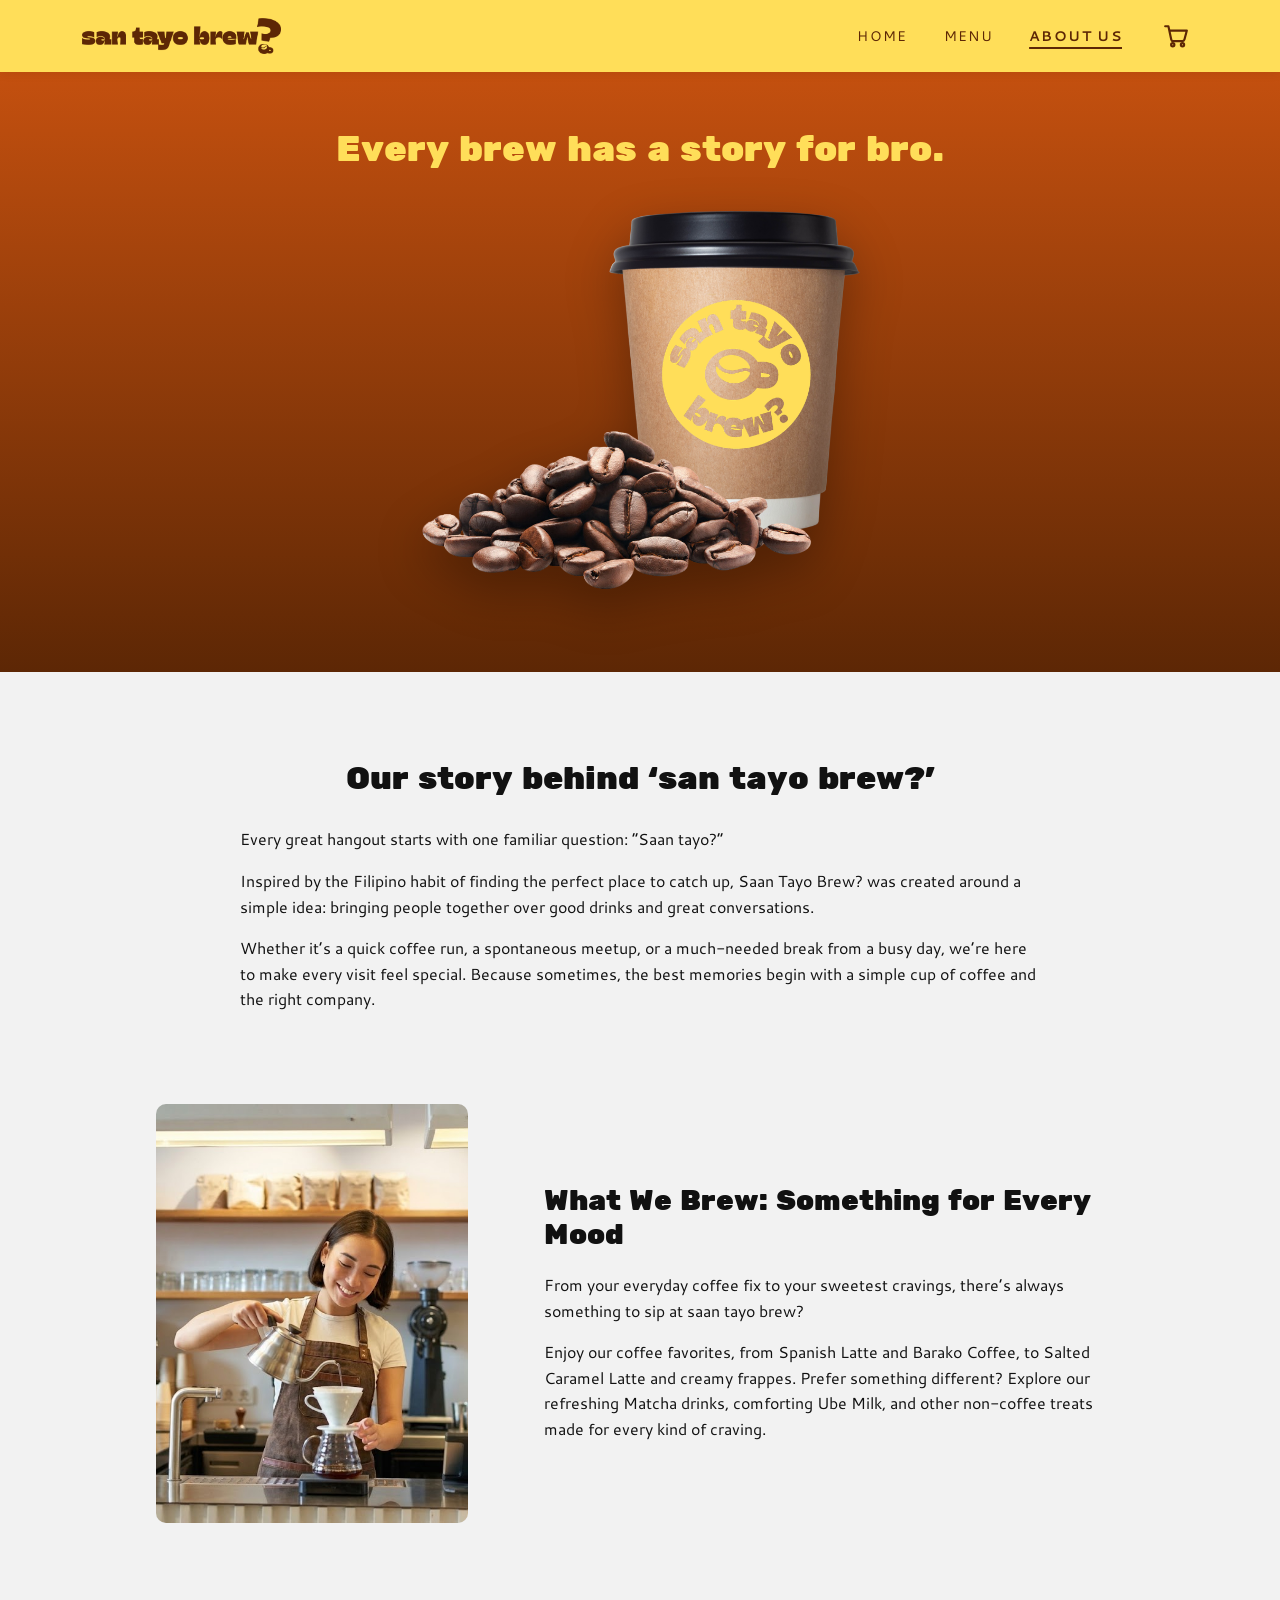
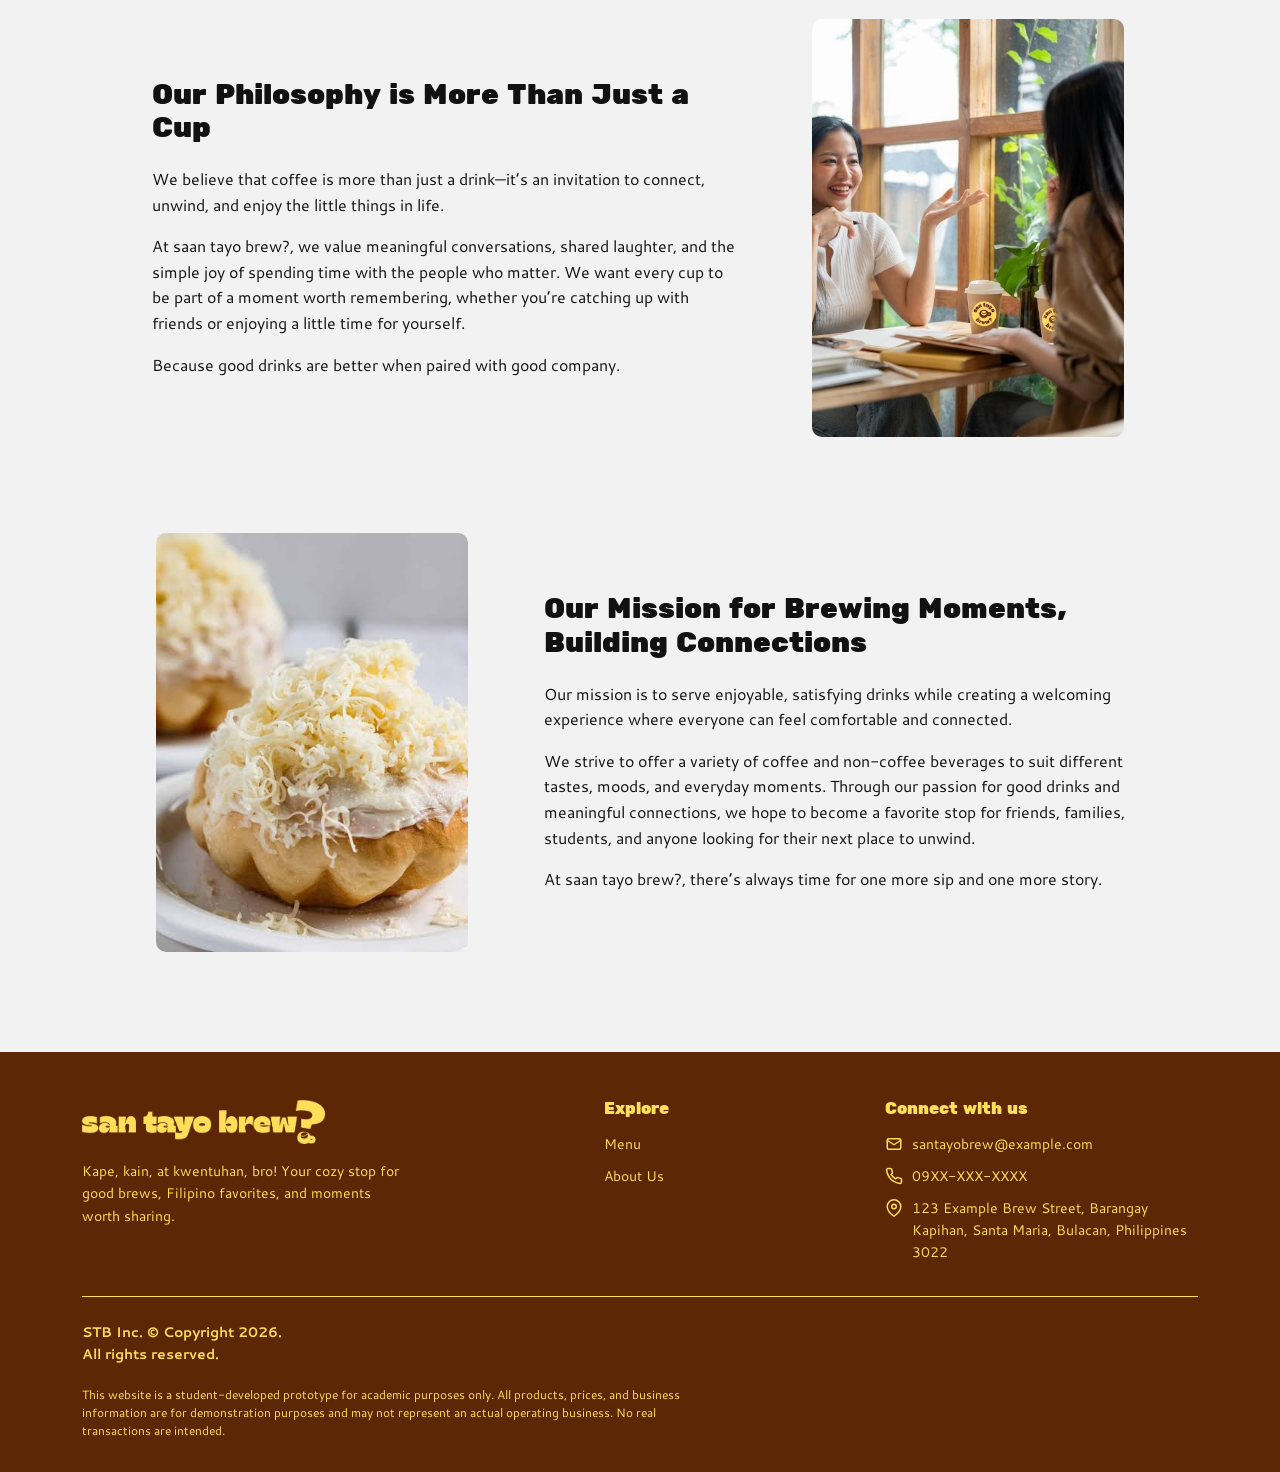
==== commit 6d08ae96: "Update SanTayoBrew website" ====
--- a/about.html
+++ b/about.html
@@ -26,11 +26,13 @@
   <!-- ===== NAVBAR (shared) ===== -->
   <header class="site-header">
     <nav class="navbar" aria-label="Main navigation">
-      <a class="navbar__logo" href="index.html">
+      <a class="navbar__logo" href="index.html" aria-describedby="logoTooltip">
         <img src="images/logos/logo-brown.png" alt="san tayo brew? logo">
+        <span class="navbar__tooltip" id="logoTooltip" role="tooltip">Go to the Home page</span>
       </a>
 
       <ul class="navbar__links" id="navLinks">
+        <li><a class="navbar__link" href="index.html">Home</a></li>
         <li><a class="navbar__link" href="menu.html">Menu</a></li>
         <li><a class="navbar__link active" href="about.html" aria-current="page">About Us</a></li>
       </ul>
@@ -119,7 +121,7 @@
 
   </main>
 
-  <!-- ===== FOOTER ===== -->
+  <!-- ===== FOOTER (shared) ===== -->
   <footer class="site-footer">
     <div class="container">
       <div class="footer__grid">
--- a/style.css
+++ b/style.css
@@ -306,6 +306,7 @@
 }
 
 .navbar__logo {
+  position: relative;
   display: block;
   flex-shrink: 0;
   border-radius: 4px;
@@ -314,6 +315,46 @@
 .navbar__logo img {
   width: auto;
   height: 30px;
+}
+
+/* Logo tooltip: "Click the logo to go to the Home page" (hover or keyboard focus) */
+.navbar__tooltip {
+  position: absolute;
+  top: calc(100% + 12px);
+  left: 0;
+  z-index: 150;
+  width: max-content;
+  max-width: 220px;
+  padding: 0.45rem 0.75rem;
+  border-radius: var(--radius-sm);
+  background-color: var(--espresso-brown);
+  color: var(--sunshine-yellow);
+  font-size: 0.8rem;
+  font-weight: 700;
+  line-height: 1.3;
+  box-shadow: var(--shadow-lift);
+  opacity: 0;
+  visibility: hidden;
+  transform: translateY(-4px);
+  transition: opacity var(--transition), visibility var(--transition), transform var(--transition);
+  pointer-events: none;
+}
+
+/* Small arrow pointing up at the logo */
+.navbar__tooltip::before {
+  content: "";
+  position: absolute;
+  bottom: 100%;
+  left: 1.25rem;
+  border: 6px solid transparent;
+  border-bottom-color: var(--espresso-brown);
+}
+
+.navbar__logo:hover .navbar__tooltip,
+.navbar__logo:focus-visible .navbar__tooltip {
+  opacity: 1;
+  visibility: visible;
+  transform: translateY(0);
 }
 
 /* Mobile dropdown (hidden until the hamburger adds .is-open) */
@@ -421,6 +462,7 @@
   font-size: 1.75rem;
   line-height: 1;
   transition: background-color var(--transition);
+  -webkit-tap-highlight-color: transparent;
 }
 
 .navbar__toggle:hover {
@@ -1268,6 +1310,29 @@
   display: grid;
   grid-template-columns: repeat(2, minmax(0, 1fr));
   gap: 0.75rem;
+  /* Scrolls inside the gray panel instead of making the page very long */
+  max-height: 70vh;
+  overflow-y: auto;
+  padding: 0.5rem 0.6rem 0.5rem 0.5rem;   /* room for shadows + focus rings */
+  scrollbar-width: thin;
+  scrollbar-color: var(--espresso-brown) rgba(255, 255, 255, 0.7);
+}
+
+/* Scrollbar look for Chrome/Edge/Safari versions without scrollbar-color */
+.menu-grid::-webkit-scrollbar {
+  width: 10px;
+}
+
+.menu-grid::-webkit-scrollbar-track {
+  border-radius: var(--radius-pill);
+  background-color: rgba(255, 255, 255, 0.7);
+}
+
+.menu-grid::-webkit-scrollbar-thumb {
+  border: 2px solid transparent;
+  border-radius: var(--radius-pill);
+  background-color: var(--espresso-brown);
+  background-clip: padding-box;
 }
 
 .menu-empty {
@@ -1823,6 +1888,50 @@
   background-color: var(--panel-gray);
 }
 
+/* Item count + "Clear cart" button above the rows */
+.cart-items__header {
+  /* Flexbox: count on the left, button on the right */
+  display: flex;
+  align-items: center;
+  justify-content: space-between;
+  gap: 1rem;
+  padding: 0.25rem 0.25rem 0.75rem;
+}
+
+.cart-items__count {
+  font-weight: 700;
+}
+
+.clear-cart-btn {
+  /* Flexbox: trash icon + label */
+  display: inline-flex;
+  align-items: center;
+  gap: 0.4rem;
+  padding: 0.45rem 0.9rem;
+  border: 2px solid var(--danger-red);
+  border-radius: var(--radius-pill);
+  background-color: transparent;
+  color: var(--error-text);
+  font-size: 0.85rem;
+  font-weight: 700;
+  transition: background-color var(--transition), color var(--transition);
+}
+
+.clear-cart-btn svg {
+  width: 18px;
+  height: 18px;
+}
+
+.clear-cart-btn:hover {
+  background-color: rgba(214, 40, 40, 0.1);
+}
+
+/* Second step: "Click again to clear all" */
+.clear-cart-btn.is-confirming {
+  background-color: var(--danger-red);
+  color: var(--card-white);
+}
+
 .cart-list {
   /* Flexbox: rows stacked with even gaps */
   display: flex;
@@ -2918,12 +3027,14 @@
   }
 
   .menu-panel {
-    min-height: 600px;
-    padding: 2rem;
-  }
-
+    padding: 1.5rem;
+  }
+
+  /* Desktop: the grid fills the screen height below the navbar, then scrolls */
   .menu-grid {
     gap: 1.5rem;
+    max-height: max(480px, calc(100vh - var(--header-height) - 6rem));
+    padding: 0.5rem 1rem 0.5rem 0.5rem;
   }
 
   .menu-card {
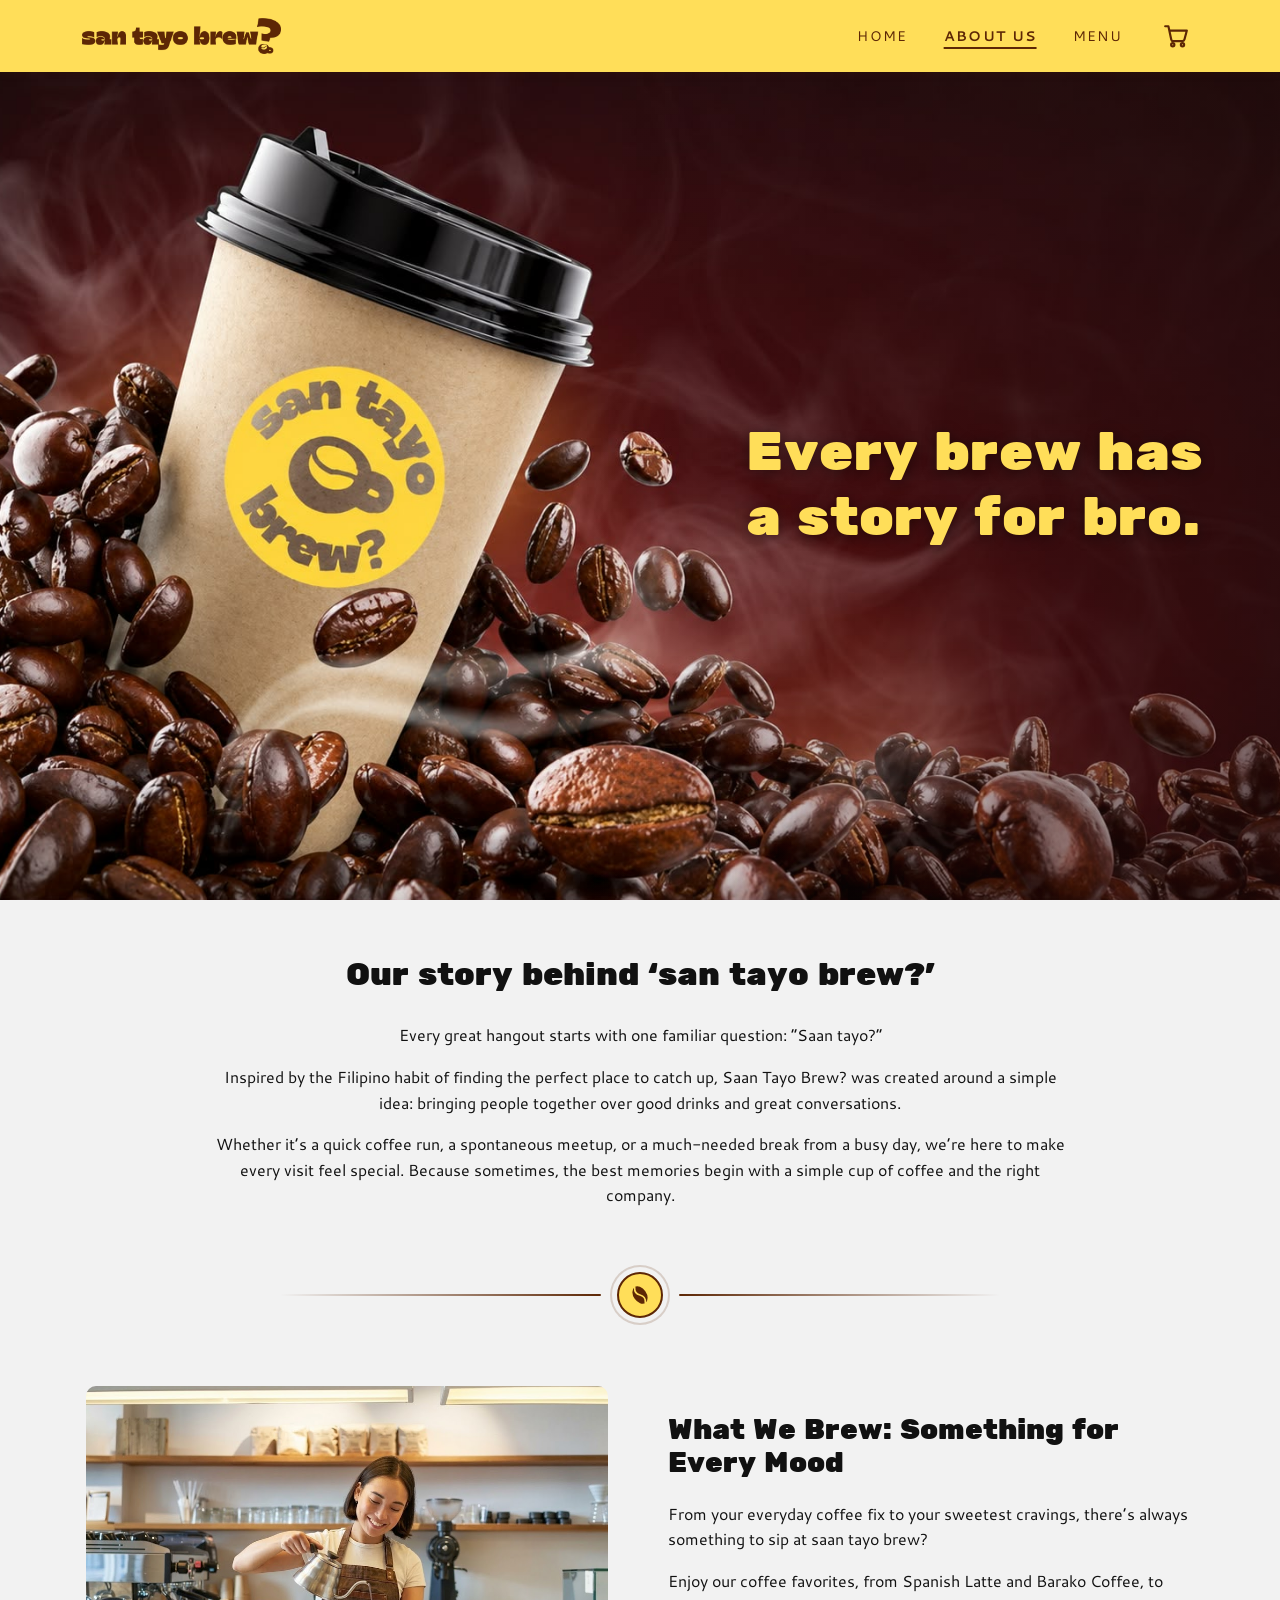
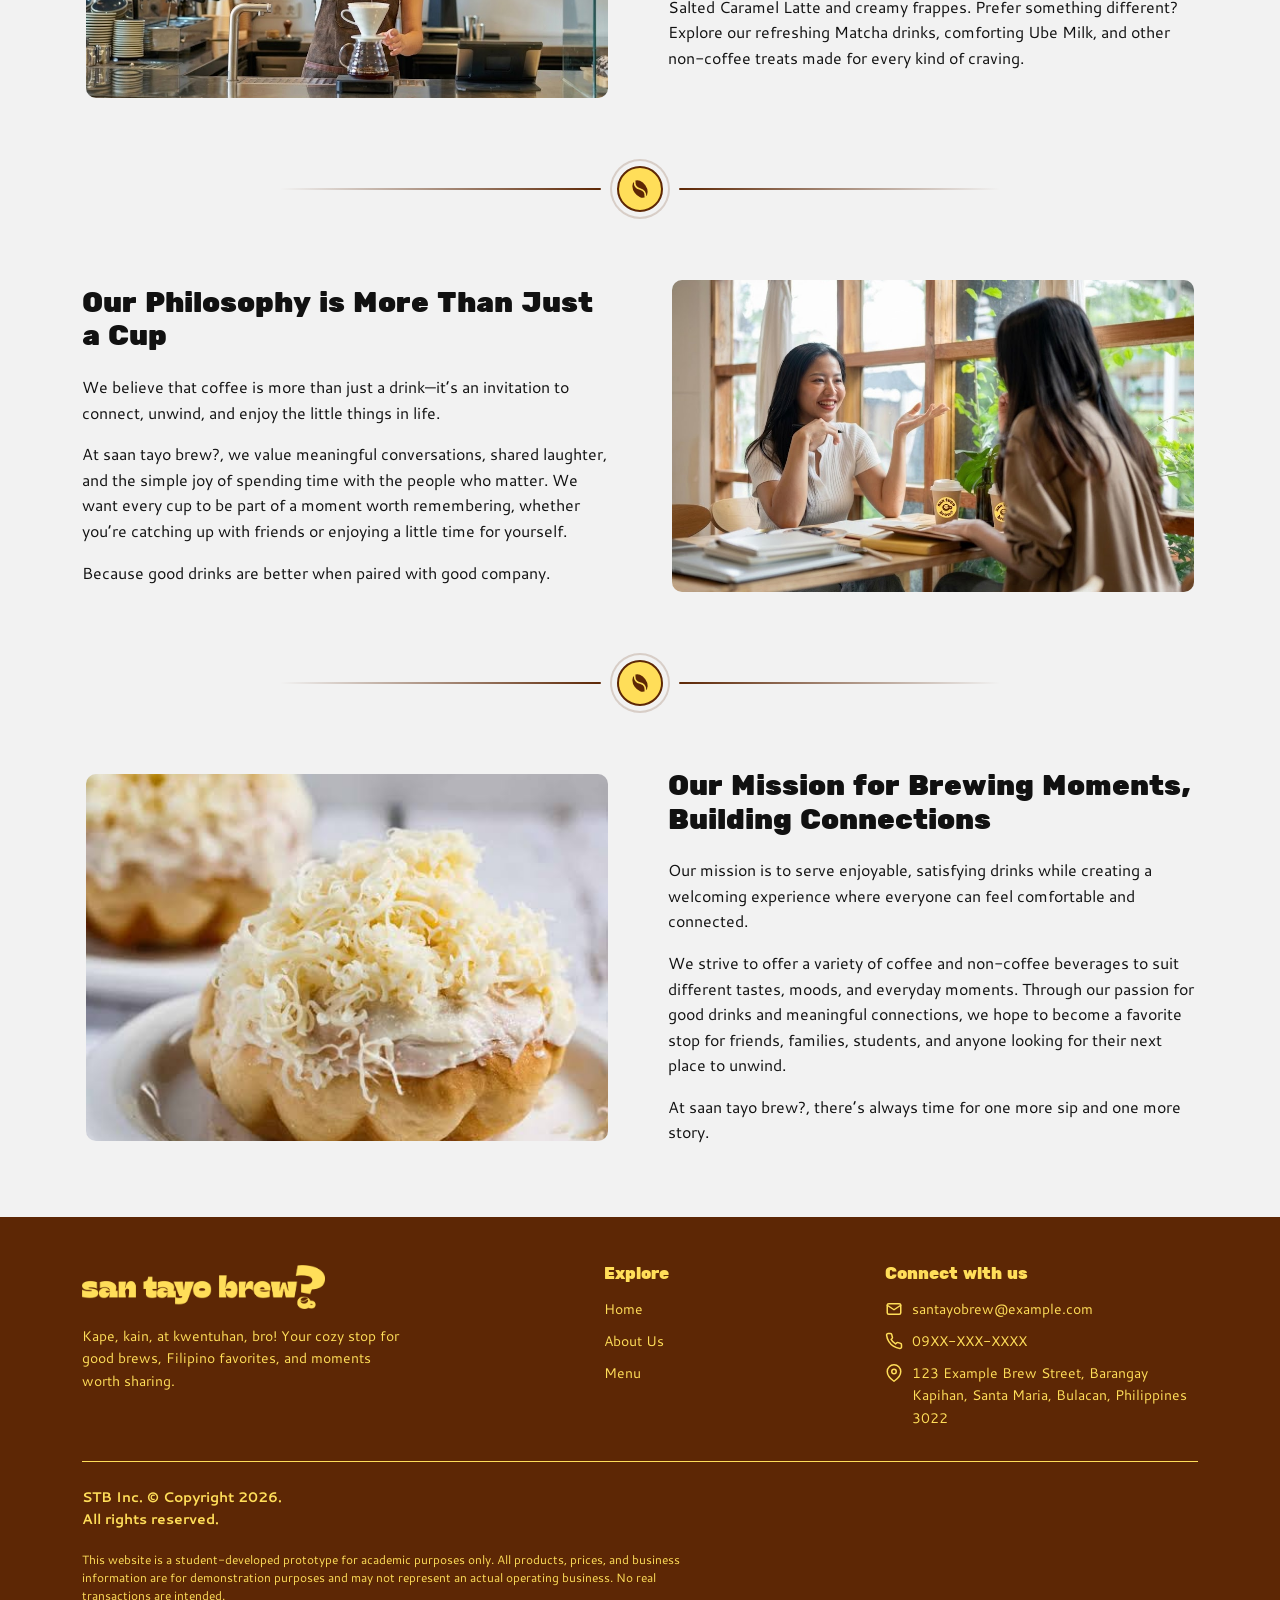
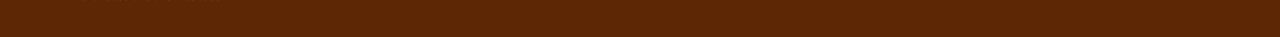
==== commit 63e1dbc5: "Improve layout, navigation, animations, and code comments - Home: animated hero photo, best-seller h" ====
--- a/about.html
+++ b/about.html
@@ -1,13 +1,15 @@
 <!DOCTYPE html>
 <html lang="en">
 <head>
+  <!-- Page info: character set, mobile viewport, search description and browser theme color -->
   <meta charset="UTF-8">
   <meta name="viewport" content="width=device-width, initial-scale=1.0">
   <meta name="description" content="The story behind san tayo brew?, a Filipino café built around good drinks and great conversations.">
   <meta name="theme-color" content="#FFDE59">
+  <!-- Text shown on the browser tab -->
   <title>san tayo brew? | About Us</title>
 
-  <!-- Favicon -->
+  <!-- Browser tab icon (san tayo brew? logo) -->
   <link rel="icon" type="image/png" href="images/logos/logo-circle-4.png">
 
   <!-- Google Fonts: Rubik One (headings, buttons) + Cantarell 400/700 (body) -->
@@ -15,28 +17,32 @@
   <link rel="preconnect" href="https://fonts.gstatic.com" crossorigin>
   <link rel="stylesheet" href="https://fonts.googleapis.com/css2?family=Cantarell:wght@400;700&family=Rubik+One&display=swap">
 
-  <!-- Shared stylesheet and script (used by every page) -->
+  <!-- Shared stylesheet and script (used by every page; the script runs after the HTML loads) -->
   <link rel="stylesheet" href="style.css">
   <script src="script.js" defer></script>
 </head>
 <body class="page-about">
 
+  <!-- Keyboard shortcut link that jumps past the navbar to the main content -->
   <a class="skip-link" href="#main">Skip to main content</a>
 
   <!-- ===== NAVBAR (shared) ===== -->
   <header class="site-header">
     <nav class="navbar" aria-label="Main navigation">
+      <!-- Logo: links to Home, with a tooltip on hover/focus -->
       <a class="navbar__logo" href="index.html" aria-describedby="logoTooltip">
         <img src="images/logos/logo-brown.png" alt="san tayo brew? logo">
         <span class="navbar__tooltip" id="logoTooltip" role="tooltip">Go to the Home page</span>
       </a>
 
+      <!-- Page links (a dropdown on mobile, opened by the hamburger) -->
       <ul class="navbar__links" id="navLinks">
         <li><a class="navbar__link" href="index.html">Home</a></li>
+        <li><a class="navbar__link active" href="about.html" aria-current="page">About Us</a></li>
         <li><a class="navbar__link" href="menu.html">Menu</a></li>
-        <li><a class="navbar__link active" href="about.html" aria-current="page">About Us</a></li>
       </ul>
 
+      <!-- Cart icon with item-count badge, and the mobile hamburger button -->
       <div class="navbar__actions">
         <a class="navbar__cart" id="cartLink" href="cart.html" aria-label="View cart">
           <svg class="navbar__cart-icon" viewBox="0 0 24 24" width="26" height="26" fill="none" stroke="currentColor" stroke-width="2" stroke-linecap="round" stroke-linejoin="round" aria-hidden="true" focusable="false">
@@ -51,15 +57,17 @@
     </nav>
   </header>
 
+  <!-- Main page content (the skip link jumps here) -->
   <main id="main">
 
     <!-- ===== ABOUT HERO ===== -->
     <section class="about-hero" aria-labelledby="aboutTitle">
+      <!-- Heading over the full-screen photo -->
       <h1 class="about-hero__title" id="aboutTitle">
         <span class="about-hero__title-line">Every brew has</span>
         <span class="about-hero__title-line">a story for bro.</span>
       </h1>
-      <img class="about-hero__img" src="images/about-hero-cup.png" alt="A san tayo brew? paper coffee cup surrounded by roasted coffee beans" fetchpriority="high">
+      <img class="about-hero__img" src="images/about-hero.jpg" alt="A san tayo brew? paper coffee cup surrounded by falling roasted coffee beans and rising steam" fetchpriority="high">
     </section>
 
     <!-- ===== OUR STORY ===== -->
@@ -79,6 +87,18 @@
     <!-- ===== PHOTO + TEXT SECTIONS ===== -->
     <div class="about-features container">
 
+      <!-- Section divider (decorative) -->
+      <div class="about-divider" aria-hidden="true">
+        <span class="about-divider__badge">
+          <svg viewBox="0 0 24 24" width="24" height="24" focusable="false">
+            <g transform="rotate(-35 12 12)">
+              <ellipse cx="12" cy="12" rx="6.5" ry="9.5" fill="currentColor"/>
+              <path d="M12 2.8c-2.6 3-2.6 6.2 0 9.2s2.6 6.2 0 9.2" fill="none" stroke="#FFDE59" stroke-width="1.6" stroke-linecap="round"/>
+            </g>
+          </svg>
+        </span>
+      </div>
+
       <!-- Section 1: photo left, text right -->
       <section class="about-feature" aria-labelledby="brewHeading">
         <figure class="about-feature__media">
@@ -91,6 +111,18 @@
         </div>
       </section>
 
+      <!-- Section divider (decorative) -->
+      <div class="about-divider" aria-hidden="true">
+        <span class="about-divider__badge">
+          <svg viewBox="0 0 24 24" width="24" height="24" focusable="false">
+            <g transform="rotate(-35 12 12)">
+              <ellipse cx="12" cy="12" rx="6.5" ry="9.5" fill="currentColor"/>
+              <path d="M12 2.8c-2.6 3-2.6 6.2 0 9.2s2.6 6.2 0 9.2" fill="none" stroke="#FFDE59" stroke-width="1.6" stroke-linecap="round"/>
+            </g>
+          </svg>
+        </span>
+      </div>
+
       <!-- Section 2: text left, photo right (photo moves first on mobile with CSS order) -->
       <section class="about-feature about-feature--reverse" aria-labelledby="philosophyHeading">
         <div class="about-feature__text">
@@ -103,6 +135,18 @@
           <img class="about-feature__img" src="images/about-friends.png" alt="Two friends laughing together over coffee at a café table by the window" loading="lazy">
         </figure>
       </section>
+
+      <!-- Section divider (decorative) -->
+      <div class="about-divider" aria-hidden="true">
+        <span class="about-divider__badge">
+          <svg viewBox="0 0 24 24" width="24" height="24" focusable="false">
+            <g transform="rotate(-35 12 12)">
+              <ellipse cx="12" cy="12" rx="6.5" ry="9.5" fill="currentColor"/>
+              <path d="M12 2.8c-2.6 3-2.6 6.2 0 9.2s2.6 6.2 0 9.2" fill="none" stroke="#FFDE59" stroke-width="1.6" stroke-linecap="round"/>
+            </g>
+          </svg>
+        </span>
+      </div>
 
       <!-- Section 3: photo left, text right -->
       <section class="about-feature" aria-labelledby="missionHeading">
@@ -125,19 +169,23 @@
   <footer class="site-footer">
     <div class="container">
       <div class="footer__grid">
+        <!-- Footer logo and short brand blurb -->
         <section class="footer__brand" aria-label="About san tayo brew?">
           <img class="footer__logo" src="images/logos/logo-yellow.png" alt="san tayo brew? logo" loading="lazy">
           <p class="footer__blurb">Kape, kain, at kwentuhan, bro! Your cozy stop for good brews, Filipino favorites, and moments worth sharing.</p>
         </section>
 
+        <!-- Explore: links to the main pages (same order as the navbar) -->
         <nav class="footer__col" aria-labelledby="footerExploreTitle">
           <h2 class="footer__title" id="footerExploreTitle">Explore</h2>
           <ul class="footer__list">
+            <li><a class="footer__link" href="index.html">Home</a></li>
+            <li><a class="footer__link" href="about.html" aria-current="page">About Us</a></li>
             <li><a class="footer__link" href="menu.html">Menu</a></li>
-            <li><a class="footer__link" href="about.html" aria-current="page">About Us</a></li>
           </ul>
         </nav>
 
+        <!-- Contact details: email, phone and address -->
         <section class="footer__col" aria-labelledby="footerContactTitle">
           <h2 class="footer__title" id="footerContactTitle">Connect with us</h2>
           <address class="footer__contact">
@@ -167,6 +215,7 @@
 
       <hr class="footer__divider">
 
+      <!-- Copyright and prototype disclaimer -->
       <div class="footer__bottom">
         <p class="footer__copyright">STB Inc. &copy; Copyright 2026.<br>All rights reserved.</p>
         <p class="footer__disclaimer">This website is a student-developed prototype for academic purposes only. All products, prices, and business information are for demonstration purposes and may not represent an actual operating business. No real transactions are intended.</p>
--- a/style.css
+++ b/style.css
@@ -1,42 +1,23 @@
-/* ==========================================================
-   san tayo brew? | style.css
-   One stylesheet shared by every page (Home, Menu, About Us,
-   My Cart, Checkout).
-
-   Mobile-first: the base rules are written for phones, and the
-   MEDIA QUERIES section at the bottom adds the 480px, 768px and
-   1024px+ layouts.
-
-   CONTENTS
-   1.  Reset
-   2.  :root variables
-   3.  Typography
-   4.  Layout helpers + accessibility
-   5.  Shared components (buttons, navbar, footer)
-   6.  Home page
-   7.  About Us page
-   8.  Menu page (Stage 2)
-   9.  Cart + Checkout pages (Stage 3)
-   10. Media queries
-   ========================================================== */
-
-
-/* ==========================================================
-   1. RESET
-   ========================================================== */
+/* san tayo brew? | style.css: shared styles for every page (mobile-first, media queries at the bottom) */
+
+
+/* ========== 1. RESET ========== */
+
+/* Include padding and border in every element's width and height */
 *,
 *::before,
 *::after {
   box-sizing: border-box;
 }
 
+/* Page-wide behavior: smooth scrolling, and anchors stop below the sticky navbar */
 html {
   -webkit-text-size-adjust: 100%;
   scroll-behavior: smooth;
-  /* Keeps anchored content from hiding under the sticky navbar */
   scroll-padding-top: var(--header-height);
 }
 
+/* Remove the browser's default outer spacing */
 body,
 h1, h2, h3, h4,
 p,
@@ -46,18 +27,21 @@
   margin: 0;
 }
 
+/* Remove bullets and indents from styled lists */
 ul[class],
 ol[class] {
   list-style: none;
   padding: 0;
 }
 
+/* Images and icons: block-level and never wider than their container */
 img,
 svg {
   display: block;
   max-width: 100%;
 }
 
+/* Form controls use the page's font and color */
 button,
 input,
 select,
@@ -66,22 +50,25 @@
   color: inherit;
 }
 
+/* Show the pointer cursor on every button */
 button {
   cursor: pointer;
 }
 
+/* Links keep the color of their surrounding text */
 a {
   color: inherit;
 }
 
+/* Addresses use normal (not italic) text */
 address {
   font-style: normal;
 }
 
 
-/* ==========================================================
-   2. :ROOT VARIABLES
-   ========================================================== */
+/* ========== 2. :ROOT VARIABLES ========== */
+
+/* Design tokens: colors, fonts, spacing, shapes and motion used across the site */
 :root {
   /* Brand colors */
   --sunshine-yellow: #FFDE59;
@@ -122,9 +109,9 @@
 }
 
 
-/* ==========================================================
-   3. TYPOGRAPHY
-   ========================================================== */
+/* ========== 3. TYPOGRAPHY ========== */
+
+/* Default page font, size, color and background */
 body {
   font-family: var(--font-body);
   font-size: 1rem;
@@ -133,7 +120,7 @@
   background-color: var(--page-bg);
 }
 
-/* Rubik One only ships in one weight, so keep headings at 400 */
+/* Headings use Rubik One (one weight only, so 400) */
 h1,
 h2,
 h3 {
@@ -142,12 +129,14 @@
   line-height: 1.2;
 }
 
+/* Centered section heading (e.g. "Try mo 'to, brew!") */
 .section-title {
   font-size: clamp(1.6rem, 3vw + 0.9rem, 2rem);
   color: var(--text-black);
   text-align: center;
 }
 
+/* Smaller muted line under a section heading */
 .section-subtitle {
   margin-top: 0.5rem;
   font-size: 0.95rem;
@@ -156,9 +145,9 @@
 }
 
 
-/* ==========================================================
-   4. LAYOUT HELPERS + ACCESSIBILITY
-   ========================================================== */
+/* ========== 4. LAYOUT HELPERS + ACCESSIBILITY ========== */
+
+/* Centers page content with side padding, capped at --container-max */
 .container {
   width: 100%;
   max-width: var(--container-max);
@@ -166,16 +155,17 @@
   padding-inline: var(--gutter);
 }
 
+/* Vertical spacing above and below a page section */
 .section {
   padding-block: var(--section-space);
 }
 
-/* Generic "hide" state that JavaScript can toggle */
+/* Utility: hides any element (toggled by JavaScript) */
 .is-hidden {
   display: none !important;
 }
 
-/* Hidden visually but still read by screen readers */
+/* Utility: hides content visually but keeps it for screen readers */
 .visually-hidden {
   position: absolute;
   width: 1px;
@@ -188,7 +178,7 @@
   border: 0;
 }
 
-/* Hidden holder for the reusable SVG icons */
+/* Hidden holder for the reusable SVG icons (stars) */
 .svg-sprite {
   position: absolute;
   width: 0;
@@ -196,7 +186,7 @@
   overflow: hidden;
 }
 
-/* Skip link: hidden until a keyboard user tabs to it */
+/* "Skip to main content" link: off-screen until focused with the keyboard */
 .skip-link {
   position: absolute;
   top: -100px;
@@ -211,17 +201,18 @@
   transition: top var(--transition);
 }
 
+/* Skip link: slides into view on keyboard focus */
 .skip-link:focus {
   top: 0.75rem;
 }
 
-/* Visible keyboard focus everywhere (brown on light backgrounds) */
+/* Keyboard focus ring: brown outline on light backgrounds */
 :focus-visible {
   outline: 3px solid var(--espresso-brown);
   outline-offset: 3px;
 }
 
-/* ...and yellow on the dark brown/orange backgrounds */
+/* Keyboard focus ring: yellow outline on dark backgrounds */
 .hero :focus-visible,
 .promo-banner :focus-visible,
 .story-card :focus-visible,
@@ -231,13 +222,11 @@
 }
 
 
-/* ==========================================================
-   5. SHARED COMPONENTS
-   ========================================================== */
+/* ========== 5. SHARED COMPONENTS ========== */
 
 /* ----- 5a. Buttons ----- */
+/* Base pill button: centered uppercase label (flexbox) */
 .btn {
-  /* Flexbox: centers the label inside the pill */
   display: inline-flex;
   align-items: center;
   justify-content: center;
@@ -259,22 +248,26 @@
     box-shadow var(--transition);
 }
 
+/* Primary button: yellow with brown text */
 .btn--primary {
   background-color: var(--sunshine-yellow);
   color: var(--espresso-brown);
 }
 
+/* Primary button hover: lighter yellow, lifted with a shadow */
 .btn--primary:hover {
   background-color: var(--yellow-soft);
   transform: translateY(-2px);
   box-shadow: 0 6px 16px rgba(0, 0, 0, 0.25);
 }
 
+/* Primary button pressed: back down, no shadow */
 .btn--primary:active {
   transform: translateY(0);
   box-shadow: none;
 }
 
+/* Small button variant: tighter padding, normal-case label */
 .btn--small {
   padding: 0.6rem 1.25rem;
   font-size: 0.8rem;
@@ -284,6 +277,7 @@
 
 
 /* ----- 5b. Navbar ----- */
+/* Sticky yellow header that stays at the top while scrolling */
 .site-header {
   position: sticky;
   top: 0;
@@ -292,8 +286,8 @@
   box-shadow: 0 2px 8px rgba(93, 39, 5, 0.12);
 }
 
+/* Navbar row: logo left, links + cart + hamburger right (flexbox) */
 .navbar {
-  /* Flexbox: logo on the left, links + cart + hamburger on the right */
   position: relative;
   display: flex;
   align-items: center;
@@ -305,6 +299,7 @@
   padding-inline: var(--gutter);
 }
 
+/* Logo link (anchor point for its tooltip) */
 .navbar__logo {
   position: relative;
   display: block;
@@ -312,12 +307,13 @@
   border-radius: 4px;
 }
 
+/* Logo image size on mobile */
 .navbar__logo img {
   width: auto;
   height: 30px;
 }
 
-/* Logo tooltip: "Click the logo to go to the Home page" (hover or keyboard focus) */
+/* Logo tooltip "Go to the Home page": hidden until hover or keyboard focus */
 .navbar__tooltip {
   position: absolute;
   top: calc(100% + 12px);
@@ -340,7 +336,7 @@
   pointer-events: none;
 }
 
-/* Small arrow pointing up at the logo */
+/* Tooltip arrow pointing up at the logo */
 .navbar__tooltip::before {
   content: "";
   position: absolute;
@@ -350,6 +346,7 @@
   border-bottom-color: var(--espresso-brown);
 }
 
+/* Show the tooltip on logo hover or keyboard focus */
 .navbar__logo:hover .navbar__tooltip,
 .navbar__logo:focus-visible .navbar__tooltip {
   opacity: 1;
@@ -357,7 +354,7 @@
   transform: translateY(0);
 }
 
-/* Mobile dropdown (hidden until the hamburger adds .is-open) */
+/* Mobile dropdown with the page links (hidden until the hamburger opens it) */
 .navbar__links {
   position: absolute;
   top: 100%;
@@ -371,10 +368,12 @@
   box-shadow: 0 10px 18px rgba(93, 39, 5, 0.18);
 }
 
+/* Mobile dropdown opened by the hamburger button */
 .navbar__links.is-open {
   display: flex;
 }
 
+/* Navbar page link: uppercase text with a hidden underline */
 .navbar__link {
   display: block;
   padding: 0.85rem var(--gutter);
@@ -389,23 +388,25 @@
   transition: text-decoration-color var(--transition), color var(--transition);
 }
 
-/* Current page + hover state: brown underline */
+/* Show the brown underline on hover and on the current page */
 .navbar__link:hover,
 .navbar__link.active {
   text-decoration-color: currentColor;
 }
 
+/* Current page link is bold */
 .navbar__link.active {
   font-weight: 700;
 }
 
+/* Cart icon and hamburger side by side (flexbox) */
 .navbar__actions {
-  /* Flexbox: cart icon and hamburger side by side */
   display: flex;
   align-items: center;
   gap: 0.25rem;
 }
 
+/* Round cart icon button */
 .navbar__cart {
   position: relative;
   display: inline-flex;
@@ -418,17 +419,19 @@
   transition: background-color var(--transition), transform var(--transition);
 }
 
+/* Cart button hover: light brown background, slightly bigger */
 .navbar__cart:hover {
   background-color: rgba(93, 39, 5, 0.1);
   transform: scale(1.05);
 }
 
+/* Cart icon size */
 .navbar__cart-icon {
   width: 26px;
   height: 26px;
 }
 
-/* Cart item-count badge (#cartCount) */
+/* Cart item-count badge (#cartCount) on the cart icon */
 .navbar__cart-count {
   position: absolute;
   top: 0;
@@ -448,6 +451,7 @@
   line-height: 1;
 }
 
+/* Hamburger button that opens the mobile dropdown */
 .navbar__toggle {
   display: inline-flex;
   align-items: center;
@@ -465,12 +469,14 @@
   -webkit-tap-highlight-color: transparent;
 }
 
+/* Hamburger hover: light brown background */
 .navbar__toggle:hover {
   background-color: rgba(93, 39, 5, 0.1);
 }
 
 
 /* ----- 5c. Footer ----- */
+/* Brown footer shared by every page */
 .site-footer {
   padding-block: 3rem 2rem;
   background-color: var(--espresso-brown);
@@ -478,36 +484,40 @@
   font-size: 0.875rem;
 }
 
+/* Footer columns: one column on mobile, three from 768px (grid) */
 .footer__grid {
-  /* Grid: one column on mobile, three columns from 768px */
   display: grid;
   grid-template-columns: 1fr;
   gap: 2rem;
 }
 
+/* Yellow footer logo */
 .footer__logo {
   width: auto;
   height: 44px;
   margin-bottom: 1rem;
 }
 
+/* Short brand blurb under the footer logo */
 .footer__blurb {
   max-width: 36ch;
 }
 
+/* Footer column headings ("Explore", "Connect with us") */
 .footer__title {
   margin-bottom: 0.85rem;
   font-size: 1rem;
   color: var(--sunshine-yellow);
 }
 
+/* Footer link list stacked with even spacing (flexbox) */
 .footer__list {
-  /* Flexbox: stacked links with even spacing */
   display: flex;
   flex-direction: column;
   gap: 0.6rem;
 }
 
+/* Footer link with a hidden underline */
 .footer__link {
   text-decoration: underline;
   text-decoration-color: transparent;
@@ -515,18 +525,20 @@
   transition: text-decoration-color var(--transition), opacity var(--transition);
 }
 
+/* Footer link hover: show the underline */
 .footer__link:hover {
   text-decoration-color: currentColor;
 }
 
+/* Contact row: icon next to its text (flexbox) */
 .footer__contact-item {
-  /* Flexbox: icon next to its text */
   display: flex;
   align-items: flex-start;
   gap: 0.6rem;
   overflow-wrap: anywhere;
 }
 
+/* Contact icons (email, phone, map pin) */
 .footer__icon {
   flex-shrink: 0;
   width: 18px;
@@ -534,6 +546,7 @@
   margin-top: 0.15rem;
 }
 
+/* Yellow line above the copyright */
 .footer__divider {
   height: 1px;
   margin-block: 2rem 1.5rem;
@@ -541,15 +554,18 @@
   background-color: var(--sunshine-yellow);
 }
 
+/* Copyright and disclaimer stacked */
 .footer__bottom {
   display: grid;
   gap: 1.25rem;
 }
 
+/* Bold copyright line */
 .footer__copyright {
   font-weight: 700;
 }
 
+/* Small "student prototype" disclaimer text */
 .footer__disclaimer {
   max-width: 75ch;
   font-size: 0.75rem;
@@ -557,13 +573,48 @@
 }
 
 
-/* ==========================================================
-   6. HOME PAGE
-   ========================================================== */
+/* ----- 5d. Page transitions ----- */
+/* Page transition: content fades and slides in on load (no "forwards" fill, so the Menu pop-up and toast stay fixed) */
+main,
+.site-footer {
+  animation: pageEnter 0.5s ease backwards;
+}
+
+/* Page transition: content fades out before going to another page (class added by handlePageLinkClick()) */
+body.is-leaving main,
+body.is-leaving .site-footer {
+  animation: pageLeave 0.25s ease forwards;
+}
+
+/* Fade + slide-in animation for a new page */
+@keyframes pageEnter {
+  from {
+    opacity: 0;
+    transform: translateY(18px);
+  }
+  to {
+    opacity: 1;
+    transform: none;
+  }
+}
+
+/* Fade + slide-out animation for the page being left */
+@keyframes pageLeave {
+  from {
+    opacity: 1;
+  }
+  to {
+    opacity: 0;
+    transform: translateY(-12px);
+  }
+}
+
+
+/* ========== 6. HOME PAGE ========== */
 
 /* ----- 6a. Hero ----- */
+/* Full-screen hero below the navbar; its content column fills the height (flexbox) */
 .hero {
-  /* Flexbox: lets the content column fill the hero's height */
   position: relative;
   isolation: isolate;
   display: flex;
@@ -573,6 +624,7 @@
   color: var(--sunshine-yellow);
 }
 
+/* Hero background photo with a slow zoom + drift so it looks like it's moving */
 .hero__bg {
   position: absolute;
   inset: 0;
@@ -581,9 +633,21 @@
   height: 100%;
   object-fit: cover;
   object-position: 72% center;
-}
-
-/* Warm brown/orange overlay (stronger on the left from 768px) */
+  animation: heroDrift 18s ease-in-out infinite alternate;
+  will-change: transform;
+}
+
+/* Zoom + drift animation for the hero photo */
+@keyframes heroDrift {
+  from {
+    transform: scale(1) translate(0, 0);
+  }
+  to {
+    transform: scale(1.12) translate(-2%, -1.5%);
+  }
+}
+
+/* Warm brown/orange overlay over the hero photo (stronger on the left from 768px) */
 .hero::before {
   content: "";
   position: absolute;
@@ -597,8 +661,8 @@
   );
 }
 
+/* Hero content column: heading, text and button stacked (flexbox) */
 .hero__content {
-  /* Flexbox: stacks heading, text and button */
   display: flex;
   flex-direction: column;
   align-items: flex-start;
@@ -606,6 +670,7 @@
   padding-block: 3.5rem 2.5rem;
 }
 
+/* Big yellow "kape tayo, brew!" heading */
 .hero__title {
   font-size: clamp(3.25rem, 6vw + 1.5rem, 5.75rem);
   line-height: 1.02;
@@ -613,17 +678,19 @@
   text-shadow: 0 2px 14px rgba(93, 39, 5, 0.35);
 }
 
-/* Mobile: each word on its own line (3 lines) */
+/* Mobile: each heading word on its own line */
 .hero__title-line {
   display: block;
 }
 
+/* Short hero tagline */
 .hero__text {
   max-width: 30ch;
   font-size: clamp(1rem, 0.4vw + 0.95rem, 1.15rem);
   font-weight: 700;
 }
 
+/* Hero button: full width at the bottom on mobile */
 .hero__btn {
   width: 100%;
   margin-top: auto;
@@ -631,21 +698,22 @@
 
 
 /* ----- 6b. Best sellers ----- */
+/* Space under each section heading */
 .section-header {
   margin-bottom: 2rem;
 }
 
+/* Best-seller cards: 2 columns on mobile, 3 from 768px (grid) */
 .product-grid {
-  /* Grid: 2 columns on mobile, 3 columns from 768px */
   display: grid;
   grid-template-columns: repeat(2, minmax(0, 1fr));
   gap: 1rem;
-  max-width: 960px;
-  margin-inline: auto;
-}
-
+}
+
+/* Best-seller card: image on top, name below; shows the description panel on hover */
 .product-card {
-  /* Flexbox: image on top, name centered below */
+  position: relative;
+  overflow: hidden;
   display: flex;
   flex-direction: column;
   align-items: center;
@@ -662,6 +730,7 @@
     border-color var(--transition);
 }
 
+/* Best-seller photo */
 .product-card__img {
   width: 100%;
   max-width: 170px;
@@ -669,6 +738,7 @@
   object-fit: contain;
 }
 
+/* Best-seller name */
 .product-card__name {
   font-family: var(--font-body);
   font-size: 0.875rem;
@@ -679,6 +749,7 @@
 
 
 /* ----- 6c. Promo banner ----- */
+/* Promo banner with a café photo background */
 .promo-banner {
   position: relative;
   isolation: isolate;
@@ -689,7 +760,7 @@
   transition: padding var(--transition);
 }
 
-/* Semi-transparent espresso overlay (75%) for readable yellow text */
+/* Espresso overlay (75%) so the yellow text stays readable */
 .promo-banner::before {
   content: "";
   position: absolute;
@@ -698,37 +769,40 @@
   background-color: rgba(93, 39, 5, 0.75);
 }
 
-/* Focus is moved here after "Claim Offer", so no outline is needed */
+/* No outline when focus moves to the banner after "Claim Offer" */
 .promo-banner:focus {
   outline: none;
 }
 
+/* Banner content: heading, text and button in a centered column (flexbox) */
 .promo-banner__content {
-  /* Flexbox: centered column of heading, text and button */
   display: flex;
   flex-direction: column;
   align-items: center;
   gap: 1rem;
-  max-width: 680px;
+  max-width: 960px;
   margin-inline: auto;
 }
 
+/* Promo heading */
 .promo-banner__title {
-  max-width: 22ch;
+  max-width: 32ch;
   font-size: clamp(1.6rem, 3vw + 0.9rem, 2.1rem);
   color: var(--sunshine-yellow);
 }
 
+/* Promo text */
 .promo-banner__text {
-  max-width: 46ch;
-}
-
-/* Revealed by showPromoCode() */
+  max-width: 70ch;
+}
+
+/* Promo code line shown by showPromoCode() */
 .promo-banner__code {
   font-size: 1.15rem;
   font-weight: 700;
 }
 
+/* The promo code itself, styled as a yellow tag */
 .promo-banner__code strong {
   display: inline-block;
   margin-inline: 0.25rem;
@@ -743,12 +817,11 @@
 
 
 /* ----- 6d. Brand story card ----- */
+/* Brand story card with a brown-to-orange gradient */
 .story-card {
-  max-width: 1000px;
   margin-inline: auto;
   padding: 1.75rem 1.25rem 2rem;
   border-radius: var(--radius-md);
-  /* Vertical gradient: espresso brown (top) to orange (bottom) */
   background: linear-gradient(
     180deg,
     var(--espresso-brown) 0%,
@@ -759,20 +832,22 @@
   box-shadow: 0 10px 30px rgba(93, 39, 5, 0.25);
 }
 
+/* Story card heading */
 .story-card__title {
   margin-bottom: 1.25rem;
   font-size: clamp(1.45rem, 2.5vw + 0.9rem, 1.9rem);
   color: var(--sunshine-yellow);
 }
 
+/* Story card body: photo above the text on mobile, side by side from 768px (grid) */
 .story-card__body {
-  /* Grid: photo stacked above the text on mobile, side by side from 768px */
   display: grid;
   grid-template-columns: 1fr;
   gap: 1.5rem;
   align-items: center;
 }
 
+/* Story card photo */
 .story-card__img {
   width: 100%;
   aspect-ratio: 1 / 1;
@@ -780,14 +855,15 @@
   border-radius: 6px;
 }
 
+/* Story text: paragraphs and button with even spacing (flexbox) */
 .story-card__text {
-  /* Flexbox: even spacing between paragraphs and the button */
   display: flex;
   flex-direction: column;
   gap: 1rem;
   font-size: 0.95rem;
 }
 
+/* "Learn more about us" button, left-aligned */
 .story-card__btn {
   align-self: flex-start;
   margin-top: 0.5rem;
@@ -795,23 +871,26 @@
 
 
 /* ----- 6e. Social ----- */
+/* Social section (no bottom padding, the divider follows) */
 .social {
   padding-bottom: 0;
   text-align: center;
 }
 
+/* Social intro text */
 .social__text {
-  max-width: 60ch;
+  max-width: 90ch;
   margin: 1rem auto 1.75rem;
 }
 
+/* Social icons in a centered row (flexbox) */
 .social__list {
-  /* Flexbox: three icon buttons in a centered row */
   display: flex;
   justify-content: center;
   gap: 1rem;
 }
 
+/* Round brown social icon button */
 .social__link {
   display: flex;
   align-items: center;
@@ -827,20 +906,22 @@
     box-shadow var(--transition);
 }
 
+/* Social icon hover: orange, lifted and slightly bigger */
 .social__link:hover {
   background-color: var(--brew-orange);
   transform: translateY(-3px) scale(1.06);
   box-shadow: var(--shadow-lift);
 }
 
+/* Social icon size */
 .social__link svg {
   width: 24px;
   height: 24px;
 }
 
+/* Thin gray line between the social section and the reviews */
 .divider {
   height: 1px;
-  max-width: 1100px;
   margin: 2.5rem auto 0;
   border: none;
   background-color: rgba(0, 0, 0, 0.35);
@@ -848,10 +929,12 @@
 
 
 /* ----- 6f. Reviews (carousel on mobile, grid from 768px) ----- */
+/* Reviews section spacing */
 .reviews {
   padding-block: 1.75rem 4.5rem;
 }
 
+/* Reviews heading ("A little brew, a little kwento.") */
 .reviews__title {
   margin-bottom: 1.75rem;
   font-family: var(--font-body);
@@ -860,14 +943,14 @@
   text-align: center;
 }
 
+/* Carousel wrapper; container units let the arrow and dots line up with the photo */
 .reviews__carousel {
   position: relative;
-  /* Lets the arrow and dots line up with the photo (cqw units below) */
   container-type: inline-size;
 }
 
+/* Mobile carousel: a swipeable row of reviews with scroll-snap (flexbox) */
 .reviews__track {
-  /* Flexbox + CSS scroll-snap: a swipeable row of reviews on mobile */
   position: relative;
   display: flex;
   gap: 1rem;
@@ -877,19 +960,20 @@
   scrollbar-width: none;
 }
 
+/* Hide the carousel scrollbar in Chrome/Edge/Safari */
 .reviews__track::-webkit-scrollbar {
   display: none;
 }
 
+/* One review: photo on top, card below (flexbox) */
 .review {
-  /* Flexbox: photo on top, review card attached below */
   display: flex;
   flex: 0 0 100%;
   flex-direction: column;
   scroll-snap-align: start;
 }
 
-/* Mobile photo is 60% of the slide; the gap below holds the dots */
+/* Review photo: 60% of the slide on mobile; the gap below holds the dots */
 .review__photo {
   width: 60%;
   margin: 0 auto 2.75rem;
@@ -898,8 +982,8 @@
   border-radius: var(--radius-md);
 }
 
+/* Brown review card; the stars sit at the bottom right (flexbox) */
 .review__card {
-  /* Flexbox: pushes the stars to the bottom right */
   display: flex;
   flex: 1;
   flex-direction: column;
@@ -910,19 +994,21 @@
   color: var(--sunshine-yellow);
 }
 
+/* Reviewer name */
 .review__author {
   font-size: 1rem;
   color: var(--sunshine-yellow);
   overflow-wrap: anywhere;
 }
 
+/* Review text */
 .review__text {
   font-size: 0.85rem;
   line-height: 1.55;
 }
 
+/* Star rating row aligned to the bottom right (flexbox) */
 .review__rating {
-  /* Flexbox: stars in a row, aligned to the bottom right */
   display: flex;
   align-self: flex-end;
   gap: 0.2rem;
@@ -931,16 +1017,17 @@
   color: var(--sunshine-yellow);
 }
 
+/* One star icon */
 .review__star {
   width: 22px;
   height: 22px;
   fill: currentColor;
 }
 
-/* Next arrow, vertically centered on the photo (photo height = 60cqw) */
+/* Mobile "next review" arrow, centered on the photo (the vw line is a fallback for older browsers) */
 .reviews__next {
   position: absolute;
-  top: 30vw;                 /* fallback for older browsers */
+  top: 30vw;
   top: 30cqw;
   right: 0;
   display: flex;
@@ -957,16 +1044,16 @@
   transition: background-color var(--transition), transform var(--transition);
 }
 
+/* Next arrow hover: light background, nudged right */
 .reviews__next:hover {
   background-color: rgba(93, 39, 5, 0.12);
   transform: translateY(-50%) translateX(2px);
 }
 
-/* Pagination dots, sitting in the gap between photo and card */
+/* Pagination dots in the gap between photo and card (the vw line is a fallback for older browsers) */
 .reviews__dots {
-  /* Flexbox: dots in a centered row */
   position: absolute;
-  top: calc(60vw + 0.5rem);  /* fallback for older browsers */
+  top: calc(60vw + 0.5rem);
   top: calc(60cqw + 0.5rem);
   left: 50%;
   display: flex;
@@ -974,6 +1061,7 @@
   transform: translateX(-50%);
 }
 
+/* Dot button with a large tap area */
 .reviews__dot {
   display: flex;
   align-items: center;
@@ -986,6 +1074,7 @@
   background: transparent;
 }
 
+/* The visible dot (outlined circle) */
 .reviews__dot::before {
   content: "";
   width: 12px;
@@ -995,38 +1084,49 @@
   transition: background-color var(--transition), transform var(--transition);
 }
 
+/* Dot hover: slightly bigger */
 .reviews__dot:hover::before {
   transform: scale(1.2);
 }
 
+/* Active dot: filled brown */
 .reviews__dot.is-active::before {
   background-color: var(--espresso-brown);
 }
 
 
-/* ==========================================================
-   7. ABOUT US PAGE
-   ========================================================== */
+/* ========== 7. ABOUT US PAGE ========== */
 
 /* ----- 7a. About hero ----- */
+/* Full-screen About hero: heading over a full-bleed photo (flexbox) */
 .about-hero {
-  /* Flexbox: heading at the top, cup centered below */
+  position: relative;
+  isolation: isolate;
   display: flex;
   flex-direction: column;
   align-items: center;
-  justify-content: space-between;
-  gap: 3rem;
-  min-height: 520px;
+  min-height: max(520px, calc(100vh - var(--header-height)));
+  min-height: max(520px, calc(100svh - var(--header-height)));
   padding: 3rem var(--gutter) 3.5rem;
   overflow: hidden;
-  /* Vertical gradient: burnt orange (top) to espresso brown (bottom) */
-  background: linear-gradient(180deg, var(--burnt-orange) 0%, var(--espresso-brown) 100%);
+  background-color: var(--espresso-brown);
   text-align: center;
 }
 
+/* Dark fade at the top so the yellow heading stays readable */
+.about-hero::before {
+  content: "";
+  position: absolute;
+  inset: 0;
+  z-index: -1;
+  background: linear-gradient(180deg, rgba(40, 10, 10, 0.75) 0%, rgba(40, 10, 10, 0) 45%);
+}
+
+/* About hero heading */
 .about-hero__title {
   font-size: clamp(1.7rem, 2.5vw + 1.2rem, 2.25rem);
   color: var(--sunshine-yellow);
+  text-shadow: 0 2px 14px rgba(0, 0, 0, 0.45);
 }
 
 /* Mobile: heading on 2 lines */
@@ -1034,46 +1134,101 @@
   display: block;
 }
 
+/* About hero photo covering the whole section */
 .about-hero__img {
-  width: min(75%, 440px);
-  height: auto;
-  filter: drop-shadow(0 18px 24px rgba(0, 0, 0, 0.3));
+  position: absolute;
+  inset: 0;
+  z-index: -2;
+  width: 100%;
+  height: 100%;
+  object-fit: cover;
+  object-position: 32% center;
 }
 
 
 /* ----- 7b. Our story ----- */
+/* "Our story" section spacing */
+.about-story {
+  padding-block: 3rem 3.25rem;
+}
+
+/* Centered "Our story" column */
 .about-story__inner {
-  max-width: 800px;
+  max-width: 1000px;
   margin-inline: auto;
   text-align: center;
 }
 
+/* "Our story" heading */
 .about-story__title {
   margin-bottom: 1.75rem;
   font-size: clamp(1.6rem, 2.5vw + 1rem, 2rem);
   color: var(--text-black);
 }
 
+/* "Our story" paragraphs, centered with even spacing (flexbox) */
 .about-story__text {
-  /* Flexbox: even spacing between paragraphs */
   display: flex;
   flex-direction: column;
   gap: 1rem;
+  max-width: 860px;
+  margin-inline: auto;
 }
 
 
 /* ----- 7c. Alternating photo + text sections ----- */
+/* Stack of dividers and photo + text sections with even gaps (flexbox) */
 .about-features {
-  /* Flexbox: stacks the three sections with even gaps */
   display: flex;
   flex-direction: column;
-  gap: 4rem;
-  max-width: 1040px;
-  padding-bottom: 5rem;
-}
-
+  gap: 3.25rem;
+  padding-bottom: 4rem;
+}
+
+/* Section divider: line, coffee-bean badge, line (flexbox) */
+.about-divider {
+  display: flex;
+  align-items: center;
+  gap: 1rem;
+  width: min(100%, 720px);
+  margin-inline: auto;
+  color: var(--espresso-brown);
+}
+
+/* Divider lines on both sides of the badge */
+.about-divider::before,
+.about-divider::after {
+  content: "";
+  flex: 1;
+  height: 2px;
+  border-radius: var(--radius-pill);
+}
+
+/* Left divider line fading in from the left */
+.about-divider::before {
+  background: linear-gradient(90deg, transparent, var(--espresso-brown));
+}
+
+/* Right divider line fading out to the right */
+.about-divider::after {
+  background: linear-gradient(90deg, var(--espresso-brown), transparent);
+}
+
+/* Yellow circle badge with the coffee bean centered (flexbox) */
+.about-divider__badge {
+  display: flex;
+  align-items: center;
+  justify-content: center;
+  width: 46px;
+  height: 46px;
+  border: 2px solid var(--espresso-brown);
+  border-radius: 50%;
+  background-color: var(--sunshine-yellow);
+  box-shadow: 0 0 0 5px var(--page-bg), 0 0 0 7px rgba(93, 39, 5, 0.18);
+}
+
+/* Photo + text section: one centered column on mobile, two from 768px (grid) */
 .about-feature {
-  /* Grid: one centered column on mobile, two columns from 768px */
   display: grid;
   grid-template-columns: 1fr;
   gap: 1.5rem;
@@ -1081,13 +1236,14 @@
   text-align: center;
 }
 
-/* Mobile: photo always comes first, even in the reversed section */
+/* Section photo frame (always first on mobile, even in the reversed section) */
 .about-feature__media {
   order: -1;
   justify-self: center;
-  width: min(75%, 300px);
-}
-
+  width: min(100%, 420px);
+}
+
+/* Section photo; zooms with a yellow border on hover (initAboutPage()) */
 .about-feature__img {
   width: 100%;
   aspect-ratio: 3 / 4;
@@ -1100,49 +1256,54 @@
     box-shadow var(--transition);
 }
 
+/* Section heading */
 .about-feature__title {
   margin-bottom: 1.25rem;
   font-size: clamp(1.35rem, 2vw + 0.9rem, 1.75rem);
   color: var(--text-black);
 }
 
+/* Space between section paragraphs */
 .about-feature__text p + p {
   margin-top: 1rem;
 }
 
 
-/* ==========================================================
-   8. MENU PAGE (Stage 2)
-   ========================================================== */
+/* ========== 8. MENU PAGE (Stage 2) ========== */
 
 /* ----- 8a. Hero banner (photo only) ----- */
+/* Full-screen menu hero photo (same size as the Home and About heroes) */
 .menu-hero__img {
   width: 100%;
-  height: clamp(280px, 36vw, 520px);
+  height: max(520px, calc(100vh - var(--header-height)));
+  height: max(520px, calc(100svh - var(--header-height)));
   object-fit: cover;
   object-position: center 40%;
 }
 
+/* Menu page spacing */
 .menu-page {
   padding-block: 2rem 4rem;
 }
 
 
 /* ----- 8b. Header row: title + note + count, and the search bar ----- */
+/* Menu header: stacked on mobile, title left + search right from 768px (flexbox) */
 .menu-header {
-  /* Flexbox: stacked on mobile, title left + search right from 768px */
   display: flex;
   flex-direction: column;
   gap: 1rem;
   margin-bottom: 1.25rem;
 }
 
+/* "Menu" page heading */
 .menu-header__title {
   font-size: clamp(1.9rem, 2vw + 1.4rem, 2.4rem);
   line-height: 1.1;
   color: var(--text-black);
 }
 
+/* Allergen note under the heading */
 .menu-header__note {
   max-width: 60ch;
   margin-top: 0.35rem;
@@ -1151,18 +1312,26 @@
   line-height: 1.45;
 }
 
+/* Search bar with the result count below it (flexbox) */
+.menu-header__tools {
+  display: flex;
+  flex-direction: column;
+  gap: 0.5rem;
+}
+
+/* "Showing 72 items" result count */
 .menu-header__count {
-  margin-top: 0.6rem;
   font-size: 0.9rem;
   color: var(--text-muted);
 }
 
+/* Bold numbers and category in the result count */
 .menu-header__count strong {
   color: var(--espresso-brown);
 }
 
+/* Search box: text field with the magnifier icon inside (flexbox) */
 .menu-search {
-  /* Flexbox: text field with the magnifier icon inside on the right */
   display: flex;
   align-items: center;
   width: 100%;
@@ -1172,6 +1341,7 @@
   transition: border-color var(--transition), box-shadow var(--transition);
 }
 
+/* Search text field */
 .menu-search__input {
   flex: 1;
   min-width: 0;
@@ -1181,22 +1351,24 @@
   font-size: 0.95rem;
 }
 
-/* The search box border (changed by JS on focus) is the focus indicator */
+/* No outline on the field; the search box border (changed by JS) shows focus */
 .menu-search__input:focus,
 .menu-search__input:focus-visible {
   outline: none;
 }
 
+/* Search placeholder color */
 .menu-search__input::placeholder {
   color: #8A8A8A;
 }
 
-/* Hide the browser's built-in "x" so only our icon shows */
+/* Hide the browser's built-in clear "x" so only our icon shows */
 .menu-search__input::-webkit-search-cancel-button {
   -webkit-appearance: none;
   appearance: none;
 }
 
+/* Magnifier icon */
 .menu-search__icon {
   flex-shrink: 0;
   width: 22px;
@@ -1207,8 +1379,8 @@
 
 
 /* ----- 8c. Body layout ----- */
+/* Menu body: one column on mobile, sidebar + menu panel from 1024px (grid) */
 .menu-layout {
-  /* Grid: one column on mobile, sidebar + menu panel from 1024px */
   display: grid;
   grid-template-columns: minmax(0, 1fr);
   gap: 1rem;
@@ -1217,6 +1389,7 @@
 
 
 /* ----- 8d. Categories (dropdown on mobile, sidebar on desktop) ----- */
+/* "Categories" heading (desktop only) */
 .menu-sidebar__title {
   display: none;
   margin-bottom: 1.25rem;
@@ -1224,8 +1397,8 @@
   color: var(--text-black);
 }
 
+/* Mobile "Categories" dropdown bar: label left, chevron right (flexbox) */
 .menu-sidebar__toggle {
-  /* Flexbox: label on the left, chevron on the right */
   display: flex;
   align-items: center;
   justify-content: space-between;
@@ -1240,16 +1413,18 @@
   transition: background-color var(--transition);
 }
 
+/* Dropdown bar hover: darker gray */
 .menu-sidebar__toggle:hover {
   background-color: #E0E0E0;
 }
 
+/* Dropdown chevron (▾ / ▴) */
 .menu-sidebar__chevron {
   font-size: 1.1rem;
   line-height: 1;
 }
 
-/* Mobile dropdown panel (opened by toggleCategories()) */
+/* Mobile category panel (hidden until toggleCategories() opens it) */
 .menu-sidebar__panel {
   display: none;
   margin-top: 0.4rem;
@@ -1258,17 +1433,19 @@
   background-color: var(--panel-gray);
 }
 
+/* Mobile category panel opened */
 .menu-sidebar__panel.is-open {
   display: block;
 }
 
+/* Category buttons stacked (flexbox) */
 .category-list {
-  /* Flexbox: stacked category buttons */
   display: flex;
   flex-direction: column;
   gap: 0.2rem;
 }
 
+/* Category filter button */
 .category-btn {
   display: block;
   width: 100%;
@@ -1282,6 +1459,7 @@
   transition: background-color var(--transition);
 }
 
+/* Category button hover: light yellow */
 .category-btn:hover {
   background-color: rgba(255, 222, 89, 0.5);
 }
@@ -1291,7 +1469,7 @@
   padding-left: 2.5rem;
 }
 
-/* Active category = yellow pill with bold text */
+/* Active category: yellow pill with bold text */
 .category-btn.is-active {
   background-color: var(--sunshine-yellow);
   font-weight: 700;
@@ -1299,35 +1477,37 @@
 
 
 /* ----- 8e. Gray panel + menu grid ----- */
+/* Gray panel that holds the menu grid */
 .menu-panel {
   padding: 0.75rem;
   border-radius: 12px;
   background-color: var(--panel-gray);
 }
 
+/* Menu cards: 2 columns on mobile, 3 from 768px; scrolls inside the gray panel (grid) */
 .menu-grid {
-  /* Grid: 2 columns on mobile, 3 columns from 768px */
   display: grid;
   grid-template-columns: repeat(2, minmax(0, 1fr));
   gap: 0.75rem;
-  /* Scrolls inside the gray panel instead of making the page very long */
-  max-height: 70vh;
+  max-height: 90vh;
   overflow-y: auto;
-  padding: 0.5rem 0.6rem 0.5rem 0.5rem;   /* room for shadows + focus rings */
+  padding: 0.5rem 0.6rem 0.5rem 0.5rem;
   scrollbar-width: thin;
   scrollbar-color: var(--espresso-brown) rgba(255, 255, 255, 0.7);
 }
 
-/* Scrollbar look for Chrome/Edge/Safari versions without scrollbar-color */
+/* Menu grid scrollbar width (Chrome/Edge/Safari) */
 .menu-grid::-webkit-scrollbar {
   width: 10px;
 }
 
+/* Menu grid scrollbar track */
 .menu-grid::-webkit-scrollbar-track {
   border-radius: var(--radius-pill);
   background-color: rgba(255, 255, 255, 0.7);
 }
 
+/* Menu grid scrollbar thumb (brown) */
 .menu-grid::-webkit-scrollbar-thumb {
   border: 2px solid transparent;
   border-radius: var(--radius-pill);
@@ -1335,18 +1515,21 @@
   background-clip: padding-box;
 }
 
+/* "No items found" message (shown by applyMenuFilters()) */
 .menu-empty {
   display: none;
   padding: 3rem 1rem;
   text-align: center;
 }
 
+/* "No items found" heading */
 .menu-empty__title {
   font-family: var(--font-display);
   font-size: 1.4rem;
   color: var(--espresso-brown);
 }
 
+/* "No items found" hint text */
 .menu-empty__text {
   margin-top: 0.4rem;
   font-size: 0.9rem;
@@ -1354,6 +1537,7 @@
 
 
 /* ----- 8f. Menu card (resting: image + name; open: yellow panel) ----- */
+/* Menu card: image + name at rest, yellow panel when open */
 .menu-card {
   position: relative;
   min-height: 205px;
@@ -1365,8 +1549,8 @@
   -webkit-tap-highlight-color: transparent;
 }
 
+/* Card front: image on top, name below (flexbox) */
 .menu-card__front {
-  /* Flexbox: image on top, name centered below */
   display: flex;
   flex-direction: column;
   align-items: center;
@@ -1378,6 +1562,7 @@
   transition: opacity var(--transition);
 }
 
+/* Card photo */
 .menu-card__img {
   width: 100%;
   max-width: 150px;
@@ -1385,6 +1570,7 @@
   object-fit: contain;
 }
 
+/* Card item name */
 .menu-card__name {
   font-family: var(--font-body);
   font-size: 0.8rem;
@@ -1393,9 +1579,8 @@
   color: var(--text-black);
 }
 
-/* Yellow panel: same size as the card, faded in by showItemPanel() */
+/* Yellow panel the same size as the card, faded in by showItemPanel() (flexbox) */
 .menu-card__panel {
-  /* Flexbox: top row, description, price, then the button */
   position: absolute;
   inset: 0;
   display: flex;
@@ -1408,22 +1593,37 @@
   transition: opacity var(--transition), visibility var(--transition);
 }
 
-.menu-card.is-open .menu-card__panel {
+/* Show the yellow panel on an open menu card or a hovered best-seller card */
+.menu-card.is-open .menu-card__panel,
+.product-card.is-open .menu-card__panel {
   opacity: 1;
   visibility: visible;
 }
 
+/* Best-seller panel: left-aligned text (no price or button) */
+.product-card .menu-card__panel {
+  text-align: left;
+}
+
+/* Best-seller description can use more lines */
+.product-card .menu-card__desc {
+  -webkit-line-clamp: 8;
+  line-clamp: 8;
+}
+
+/* Hide the card front while the panel is open */
 .menu-card.is-open .menu-card__front {
   opacity: 0;
 }
 
+/* Panel top row: brown image square next to the name (flexbox) */
 .menu-card__panel-top {
-  /* Flexbox: brown image square next to the name */
   display: flex;
   align-items: flex-start;
   gap: 0.5rem;
 }
 
+/* Brown square behind the small item photo */
 .menu-card__media {
   flex-shrink: 0;
   width: 46px;
@@ -1433,12 +1633,14 @@
   background-color: var(--espresso-brown);
 }
 
+/* Small item photo inside the brown square */
 .menu-card__media img {
   width: 100%;
   height: 100%;
   object-fit: contain;
 }
 
+/* Item name in the panel */
 .menu-card__panel-name {
   font-family: var(--font-display);
   font-size: 0.75rem;
@@ -1446,6 +1648,7 @@
   color: var(--text-black);
 }
 
+/* Item description, cut off after 3 lines */
 .menu-card__desc {
   display: -webkit-box;
   overflow: hidden;
@@ -1456,6 +1659,7 @@
   -webkit-box-orient: vertical;
 }
 
+/* Item price, pushed to the bottom of the panel */
 .menu-card__price {
   margin-top: auto;
   font-family: var(--font-display);
@@ -1463,6 +1667,7 @@
   color: var(--text-black);
 }
 
+/* "Add to Cart" / "Remove from Cart" button */
 .menu-card__btn {
   align-self: stretch;
   padding: 0.45rem 0.6rem;
@@ -1475,23 +1680,25 @@
   transition: background-color var(--transition), transform var(--transition);
 }
 
+/* Card button hover: orange */
 .menu-card__btn:hover {
   background-color: var(--brew-orange);
 }
 
+/* Card button pressed: slightly smaller */
 .menu-card__btn:active {
   transform: scale(0.97);
 }
 
 
 /* ----- 8g. Add-to-cart pop-up ----- */
+/* Stop the page from scrolling while a pop-up is open */
 body.modal-open {
   overflow: hidden;
 }
 
-/* The dim backdrop (clicking it closes the pop-up) */
+/* Dim backdrop behind the pop-up (click it to close); centers the dialog (flexbox) */
 .modal {
-  /* Flexbox: centers the dialog; margin: auto keeps tall dialogs scrollable */
   position: fixed;
   inset: 0;
   z-index: 300;
@@ -1501,11 +1708,13 @@
   background-color: rgba(0, 0, 0, 0.5);
 }
 
+/* Pop-up shown, fading in */
 .modal.is-open {
   display: flex;
   animation: modal-fade 0.25s ease;
 }
 
+/* Pop-up dialog box */
 .modal__dialog {
   position: relative;
   width: 100%;
@@ -1518,10 +1727,12 @@
   animation: modal-pop 0.25s ease;
 }
 
+/* No outline on the dialog when it receives focus */
 .modal__dialog:focus {
   outline: none;
 }
 
+/* Round "x" close button in the top-right corner */
 .modal__close {
   position: absolute;
   top: 0.5rem;
@@ -1541,18 +1752,20 @@
   transition: background-color var(--transition);
 }
 
+/* Close button hover: light gray background */
 .modal__close:hover {
   background-color: rgba(0, 0, 0, 0.08);
 }
 
+/* Pop-up top: brown image square next to the item details (flexbox) */
 .modal__top {
-  /* Flexbox: brown image square next to the item details */
   display: flex;
   align-items: flex-start;
   gap: 1rem;
   padding-right: 1.5rem;
 }
 
+/* Brown square behind the pop-up photo */
 .modal__media {
   flex-shrink: 0;
   width: 125px;
@@ -1562,20 +1775,22 @@
   background-color: var(--espresso-brown);
 }
 
+/* Pop-up item photo */
 .modal__img {
   width: 100%;
   height: 100%;
   object-fit: contain;
 }
 
+/* Name, description and price stacked (flexbox) */
 .modal__info {
-  /* Flexbox: name, description and price stacked */
   display: flex;
   flex-direction: column;
   gap: 0.4rem;
   min-width: 0;
 }
 
+/* Pop-up item name */
 .modal__title {
   font-family: var(--font-body);
   font-size: 1.1rem;
@@ -1583,18 +1798,20 @@
   line-height: 1.25;
 }
 
+/* Pop-up item description */
 .modal__desc {
   font-size: 0.8rem;
   line-height: 1.45;
 }
 
+/* Pop-up item price (updates with the flavor) */
 .modal__price {
   font-size: 1rem;
   font-weight: 700;
   letter-spacing: 0.03em;
 }
 
-/* Option groups (Serving Type, Sugar Level, Ice Amount, Flavor) */
+/* Option group (Serving Type, Sugar Level, Ice Amount, Flavor) */
 .option-group {
   min-width: 0;
   margin: 1.1rem 0 0;
@@ -1602,6 +1819,7 @@
   border: none;
 }
 
+/* Option group and note labels */
 .option-group__label,
 .modal__label {
   display: block;
@@ -1611,21 +1829,24 @@
   font-weight: 700;
 }
 
+/* Option buttons in equal columns (grid) */
 .option-group__choices {
-  /* Grid: toggle buttons in equal columns */
   display: grid;
   grid-template-columns: 1fr;
   gap: 0.5rem;
 }
 
+/* 2 option buttons per row */
 .option-group__choices--2 {
   grid-template-columns: repeat(2, minmax(0, 1fr));
 }
 
+/* 4-option groups: 2 per row on mobile (4 from 480px) */
 .option-group__choices--4 {
   grid-template-columns: repeat(2, minmax(0, 1fr));
 }
 
+/* Option toggle button */
 .option-btn {
   padding: 0.7rem 0.5rem;
   border: none;
@@ -1637,24 +1858,28 @@
   transition: background-color var(--transition), color var(--transition), transform var(--transition);
 }
 
+/* Option button hover: darker gray */
 .option-btn:hover {
   background-color: #CBCBCB;
 }
 
+/* Option button pressed: slightly smaller */
 .option-btn:active {
   transform: scale(0.98);
 }
 
-/* Selected option = espresso brown with yellow text */
+/* Selected option: espresso brown with yellow text */
 .option-btn.is-selected {
   background-color: var(--espresso-brown);
   color: var(--sunshine-yellow);
 }
 
+/* Space above the note field */
 .modal__field {
   margin-top: 1.1rem;
 }
 
+/* "Note to café" text box */
 .modal__note {
   display: block;
   width: 100%;
@@ -1667,12 +1892,13 @@
   resize: vertical;
 }
 
+/* Note placeholder color */
 .modal__note::placeholder {
   color: #9A9A9A;
 }
 
+/* Pop-up actions: stepper above a full-width button on mobile (flexbox) */
 .modal__actions {
-  /* Flexbox: stepper right-aligned above a full-width button on mobile */
   display: flex;
   flex-direction: column;
   align-items: flex-end;
@@ -1680,9 +1906,8 @@
   margin-top: 1rem;
 }
 
-/* White pill quantity stepper ( −  1  + ) */
+/* White pill quantity stepper: minus, value, plus (flexbox) */
 .qty-stepper {
-  /* Flexbox: minus, value, plus in a row */
   display: inline-flex;
   align-items: center;
   gap: 0.25rem;
@@ -1691,6 +1916,7 @@
   background-color: var(--card-white);
 }
 
+/* Stepper minus/plus button */
 .qty-stepper__btn {
   display: flex;
   align-items: center;
@@ -1706,21 +1932,25 @@
   transition: background-color var(--transition), opacity var(--transition);
 }
 
+/* Stepper button hover (when enabled): light gray */
 .qty-stepper__btn:hover:not(:disabled) {
   background-color: var(--page-bg);
 }
 
+/* Stepper button at its limit: faded and not clickable */
 .qty-stepper__btn:disabled {
   opacity: 0.35;
   cursor: not-allowed;
 }
 
+/* Quantity number */
 .qty-stepper__value {
   min-width: 2.25ch;
   font-weight: 700;
   text-align: center;
 }
 
+/* "Add to Cart" button inside the pop-up */
 .modal__add-btn {
   width: 100%;
   padding: 0.8rem 1rem;
@@ -1733,19 +1963,23 @@
   transition: background-color var(--transition), transform var(--transition);
 }
 
+/* Pop-up button hover: orange */
 .modal__add-btn:hover {
   background-color: #7A3A10;
 }
 
+/* Pop-up button pressed: slightly smaller */
 .modal__add-btn:active {
   transform: scale(0.99);
 }
 
+/* Backdrop fade-in animation */
 @keyframes modal-fade {
   from { opacity: 0; }
   to { opacity: 1; }
 }
 
+/* Dialog pop-in animation */
 @keyframes modal-pop {
   from { opacity: 0; transform: translateY(16px) scale(0.98); }
   to { opacity: 1; transform: none; }
@@ -1753,6 +1987,7 @@
 
 
 /* ----- 8h. Toast ("Added to cart ✓") ----- */
+/* "Added to cart" toast at the bottom of the screen (hidden until shown) */
 .toast {
   position: fixed;
   left: 50%;
@@ -1773,6 +2008,7 @@
   pointer-events: none;
 }
 
+/* Toast shown by showToast() */
 .toast.is-visible {
   opacity: 1;
   visibility: visible;
@@ -1780,22 +2016,22 @@
 }
 
 
-/* ==========================================================
-   9. CART + CHECKOUT PAGES (Stage 3)
-   ========================================================== */
+/* ========== 9. CART + CHECKOUT PAGES (Stage 3) ========== */
 
 /* ----- 9a. Page top: "< Back" link + page title ----- */
+/* Cart and checkout page spacing */
 .cart-page,
 .checkout-page {
   padding-block: 1.75rem 4rem;
 }
 
+/* Space under the back link and page title */
 .page-top {
   margin-bottom: 1.5rem;
 }
 
+/* "< Back" link: arrow and label side by side (flexbox) */
 .back-link {
-  /* Flexbox: "<" and "Back" side by side */
   display: inline-flex;
   align-items: center;
   gap: 0.6rem;
@@ -1808,11 +2044,13 @@
   transition: color var(--transition), text-decoration-color var(--transition);
 }
 
+/* Back link hover: brown text with an underline */
 .back-link:hover {
   color: var(--espresso-brown);
   text-decoration-color: currentColor;
 }
 
+/* "My Cart" / "Checkout" page heading */
 .page-title {
   margin-top: 1rem;
   font-size: clamp(1.8rem, 2vw + 1.3rem, 2.3rem);
@@ -1821,20 +2059,24 @@
 
 
 /* ----- 9b. Shared form messages ----- */
+/* Success or error message under a form */
 .form-message {
   margin-top: 0.5rem;
   font-size: 0.85rem;
   font-weight: 700;
 }
 
+/* Hide the message when it has no text */
 .form-message:empty {
   display: none;
 }
 
+/* Green success message */
 .form-message--success {
   color: var(--success-green);
 }
 
+/* Red error message */
 .form-message--error {
   color: var(--error-text);
 }
@@ -1858,11 +2100,13 @@
   transition: background-color var(--transition), transform var(--transition), opacity var(--transition);
 }
 
+/* Action button hover: orange */
 .checkout-btn:hover {
   background-color: #7A3A10;
   transform: translateY(-1px);
 }
 
+/* Disabled action button: faded and not clickable */
 .checkout-btn.is-disabled {
   opacity: 0.45;
   pointer-events: none;
@@ -1871,9 +2115,9 @@
 
 
 /* ----- 9c. Layouts ----- */
+/* Cart and checkout layouts: one column on mobile, two from 1024px (grid) */
 .cart-layout,
 .checkout-layout {
-  /* Grid: one column on mobile, two columns from 1024px */
   display: grid;
   grid-template-columns: minmax(0, 1fr);
   gap: 1.5rem;
@@ -1882,15 +2126,15 @@
 
 
 /* ----- 9d. Cart item rows (rendered by renderCart()) ----- */
+/* Gray panel that holds the cart rows */
 .cart-items {
   padding: 0.75rem;
   border-radius: 12px;
   background-color: var(--panel-gray);
 }
 
-/* Item count + "Clear cart" button above the rows */
+/* Cart header: item count left, "Clear cart" right (flexbox) */
 .cart-items__header {
-  /* Flexbox: count on the left, button on the right */
   display: flex;
   align-items: center;
   justify-content: space-between;
@@ -1898,12 +2142,13 @@
   padding: 0.25rem 0.25rem 0.75rem;
 }
 
+/* Bold item count */
 .cart-items__count {
   font-weight: 700;
 }
 
+/* "Clear cart" button: trash icon + label (flexbox) */
 .clear-cart-btn {
-  /* Flexbox: trash icon + label */
   display: inline-flex;
   align-items: center;
   gap: 0.4rem;
@@ -1917,35 +2162,38 @@
   transition: background-color var(--transition), color var(--transition);
 }
 
+/* Trash icon size */
 .clear-cart-btn svg {
   width: 18px;
   height: 18px;
 }
 
+/* Clear cart button hover: light red background */
 .clear-cart-btn:hover {
   background-color: rgba(214, 40, 40, 0.1);
 }
 
-/* Second step: "Click again to clear all" */
+/* Second click step: "Click again to clear all" */
 .clear-cart-btn.is-confirming {
   background-color: var(--danger-red);
   color: var(--card-white);
 }
 
+/* Cart rows stacked with even gaps (flexbox) */
 .cart-list {
-  /* Flexbox: rows stacked with even gaps */
   display: flex;
   flex-direction: column;
   gap: 0.75rem;
 }
 
+/* Loading message before the cart renders */
 .cart-loading {
   padding: 2rem 1rem;
   text-align: center;
 }
 
+/* Cart row: brown image square left, details right (grid) */
 .cart-item {
-  /* Grid: brown image square on the left, details on the right */
   display: grid;
   grid-template-columns: 84px minmax(0, 1fr);
   gap: 0.85rem;
@@ -1955,6 +2203,7 @@
   animation: cart-row-in 0.25s ease;
 }
 
+/* Brown square behind the cart item photo */
 .cart-item__media {
   align-self: start;
   aspect-ratio: 1 / 1;
@@ -1963,27 +2212,29 @@
   background-color: var(--espresso-brown);
 }
 
+/* Cart item photo */
 .cart-item__media img {
   width: 100%;
   height: 100%;
   object-fit: contain;
 }
 
+/* Row body: details on top, price + stepper at the bottom (flexbox) */
 .cart-item__body {
-  /* Flexbox: name/details on top, price + stepper at the bottom */
   display: flex;
   flex-direction: column;
   min-width: 0;
 }
 
+/* Row top: text left, trash button top-right (flexbox) */
 .cart-item__top {
-  /* Flexbox: text on the left, trash icon top-right */
   display: flex;
   align-items: flex-start;
   justify-content: space-between;
   gap: 0.5rem;
 }
 
+/* Cart item name */
 .cart-item__name {
   font-family: var(--font-body);
   font-size: 1rem;
@@ -1991,6 +2242,7 @@
   line-height: 1.3;
 }
 
+/* Item options and note text */
 .cart-item__details,
 .cart-item__note {
   margin-top: 0.2rem;
@@ -2000,6 +2252,7 @@
   overflow-wrap: anywhere;
 }
 
+/* Round red trash button that removes the item */
 .cart-item__remove {
   flex-shrink: 0;
   display: flex;
@@ -2016,13 +2269,14 @@
   transition: background-color var(--transition), transform var(--transition);
 }
 
+/* Trash button hover: light red background */
 .cart-item__remove:hover {
   background-color: rgba(214, 40, 40, 0.12);
   transform: scale(1.08);
 }
 
+/* Row bottom: price left, stepper right; wraps on small screens (flexbox) */
 .cart-item__bottom {
-  /* Flexbox: price left, stepper right (wraps on very small screens) */
   display: flex;
   flex-wrap: wrap;
   align-items: center;
@@ -2032,26 +2286,27 @@
   padding-top: 0.6rem;
 }
 
+/* Cart item price */
 .cart-item__price {
   font-size: 1rem;
   font-weight: 700;
   letter-spacing: 0.03em;
 }
 
-/* Smaller white pill stepper inside cart rows (reuses .qty-stepper) */
+/* Smaller quantity stepper inside cart rows */
 .cart-item .qty-stepper {
   padding: 0.1rem 0.3rem;
   border-radius: var(--radius-pill);
 }
 
+/* Smaller stepper buttons inside cart rows */
 .cart-item .qty-stepper__btn {
   width: 32px;
   height: 32px;
 }
 
-/* Empty cart / empty checkout message */
+/* Empty cart message in a centered column (flexbox) */
 .cart-empty {
-  /* Flexbox: centered column */
   display: flex;
   flex-direction: column;
   align-items: center;
@@ -2060,22 +2315,26 @@
   text-align: center;
 }
 
+/* Empty cart heading */
 .cart-empty__title {
   font-family: var(--font-display);
   font-size: 1.45rem;
   color: var(--espresso-brown);
 }
 
+/* Space above the "Browse Menu" button */
 .cart-empty .btn {
   margin-top: 0.75rem;
 }
 
+/* Empty checkout message panel (hidden until needed) */
 .checkout-empty {
   display: none;
   border-radius: 12px;
   background-color: var(--panel-gray);
 }
 
+/* Fade-in animation for new cart rows */
 @keyframes cart-row-in {
   from { opacity: 0; transform: translateY(6px); }
   to { opacity: 1; transform: none; }
@@ -2083,12 +2342,14 @@
 
 
 /* ----- 9e. Order Summary card (cart + checkout) ----- */
+/* Gray Order Summary card (cart + checkout) */
 .order-summary {
   padding: 1.5rem 1.25rem;
   border-radius: 12px;
   background-color: var(--panel-gray);
 }
 
+/* Order Summary heading */
 .order-summary__title {
   margin-bottom: 1rem;
   font-family: var(--font-body);
@@ -2096,26 +2357,28 @@
   font-weight: 700;
 }
 
+/* Summary rows stacked (flexbox) */
 .summary-rows {
-  /* Flexbox: rows stacked */
   display: flex;
   flex-direction: column;
   gap: 0.75rem;
   margin: 0;
 }
 
+/* Summary row: label left, amount right (flexbox) */
 .summary-row {
-  /* Flexbox: label left, amount right */
   display: flex;
   align-items: baseline;
   justify-content: space-between;
   gap: 1rem;
 }
 
+/* Summary row label */
 .summary-row dt {
   font-size: 0.95rem;
 }
 
+/* Summary row amount */
 .summary-row dd {
   margin: 0;
   font-family: var(--font-display);
@@ -2123,16 +2386,18 @@
   white-space: nowrap;
 }
 
-/* Hidden until a promo code is applied */
+/* Discount row (hidden until a promo code is applied) */
 .summary-row--discount {
   display: none;
   color: var(--success-green);
 }
 
+/* Bigger total amount */
 .summary-row--total dd {
   font-size: 1.15rem;
 }
 
+/* Black line above the total */
 .summary-divider {
   height: 2px;
   margin: 1rem 0;
@@ -2140,9 +2405,8 @@
   background-color: var(--text-black);
 }
 
-/* Promo code input: tag icon, text field, brown check button */
+/* Promo code bar: tag icon, text field and brown check button (flexbox) */
 .promo-field {
-  /* Flexbox: icon, input and button in one white bar */
   display: flex;
   align-items: center;
   margin-top: 1.25rem;
@@ -2153,16 +2417,19 @@
   transition: border-color var(--transition);
 }
 
+/* Promo bar focus: brown border */
 .promo-field:focus-within {
   border-color: var(--espresso-brown);
 }
 
+/* Tag icon */
 .promo-field__icon {
   flex-shrink: 0;
   margin-left: 0.85rem;
   color: #8A8A8A;
 }
 
+/* Promo code text field */
 .promo-field__input {
   flex: 1;
   min-width: 0;
@@ -2173,15 +2440,18 @@
   text-transform: uppercase;
 }
 
+/* Promo field placeholder color */
 .promo-field__input::placeholder {
   color: #8A8A8A;
   text-transform: none;
 }
 
+/* No outline on the field; the promo bar shows focus */
 .promo-field__input:focus {
   outline: none;
 }
 
+/* Brown check button that applies the code */
 .promo-field__btn {
   flex-shrink: 0;
   display: flex;
@@ -2196,18 +2466,19 @@
   transition: background-color var(--transition);
 }
 
+/* Check button hover: orange */
 .promo-field__btn:hover {
   background-color: #7A3A10;
 }
 
+/* Check button keyboard focus ring inside the button */
 .promo-field__btn:focus-visible {
   outline-offset: -5px;
   outline-color: var(--sunshine-yellow);
 }
 
-/* Checkout summary: "1 - Iced Americano ... Qty: 1" */
+/* Checkout item list stacked (flexbox) */
 .summary-items {
-  /* Flexbox: items stacked */
   display: flex;
   flex-direction: column;
   gap: 0.85rem;
@@ -2216,22 +2487,25 @@
   list-style: none;
 }
 
+/* Checkout item: name + qty on the first line, details below (grid) */
 .summary-item {
-  /* Grid: name + qty on the first line, details below */
   display: grid;
   grid-template-columns: minmax(0, 1fr) auto;
   gap: 0.1rem 1rem;
 }
 
+/* Checkout item name */
 .summary-item__name {
   font-size: 0.95rem;
 }
 
+/* Checkout item quantity */
 .summary-item__qty {
   font-size: 0.9rem;
   white-space: nowrap;
 }
 
+/* Checkout item options, across the full row */
 .summary-item__details {
   grid-column: 1 / -1;
   font-size: 0.78rem;
@@ -2241,6 +2515,7 @@
 
 
 /* ----- 9f. Newsletter strip (cart page) ----- */
+/* Newsletter strip with a café photo background (cart page) */
 .newsletter {
   position: relative;
   isolation: isolate;
@@ -2249,7 +2524,7 @@
   color: var(--espresso-brown);
 }
 
-/* Sunshine yellow overlay (80%) */
+/* Sunshine yellow overlay (80%) over the photo */
 .newsletter::before {
   content: "";
   position: absolute;
@@ -2258,27 +2533,29 @@
   background-color: rgba(255, 222, 89, 0.8);
 }
 
+/* Newsletter content: text above the form on mobile, side by side from 768px (grid) */
 .newsletter__inner {
-  /* Grid: text above the form on mobile, side by side from 768px */
   display: grid;
   grid-template-columns: minmax(0, 1fr);
   gap: 1.75rem;
   align-items: center;
 }
 
+/* Newsletter heading */
 .newsletter__title {
   font-size: clamp(1.5rem, 2.4vw + 0.9rem, 2.4rem);
   color: var(--espresso-brown);
 }
 
+/* Newsletter text */
 .newsletter__copy {
   max-width: 52ch;
   margin-top: 0.75rem;
   font-size: 1.05rem;
 }
 
+/* Email field: envelope icon + input in a white bar (flexbox) */
 .newsletter__field {
-  /* Flexbox: envelope icon + email input */
   display: flex;
   align-items: center;
   gap: 0.75rem;
@@ -2289,15 +2566,18 @@
   transition: border-color var(--transition), box-shadow var(--transition);
 }
 
+/* Email field focus: brown border */
 .newsletter__field:focus-within {
   border-color: var(--espresso-brown);
 }
 
+/* Envelope icon */
 .newsletter__icon {
   flex-shrink: 0;
   color: #6E6E6E;
 }
 
+/* Email text field */
 .newsletter__input {
   flex: 1;
   min-width: 0;
@@ -2307,14 +2587,17 @@
   font-size: 1.05rem;
 }
 
+/* Email placeholder color */
 .newsletter__input::placeholder {
   color: #6E6E6E;
 }
 
+/* No outline on the input; the field shows focus */
 .newsletter__input:focus {
   outline: none;
 }
 
+/* "Subscribe" button */
 .newsletter__btn {
   width: 100%;
   margin-top: 0.85rem;
@@ -2329,12 +2612,13 @@
   transition: background-color var(--transition), transform var(--transition);
 }
 
+/* Subscribe button hover: orange */
 .newsletter__btn:hover {
   background-color: #7A3A10;
   transform: translateY(-1px);
 }
 
-/* Thank-you message (replaces the form after subscribing) */
+/* Thank-you message that replaces the form after subscribing */
 .newsletter__thanks {
   padding: 1.25rem 1.5rem;
   border: 2px solid var(--espresso-brown);
@@ -2342,30 +2626,34 @@
   background-color: rgba(255, 255, 255, 0.65);
 }
 
+/* Thank-you heading */
 .newsletter__thanks-title {
   font-family: var(--font-display);
   font-size: 1.3rem;
 }
 
+/* Space between thank-you paragraphs */
 .newsletter__thanks p + p {
   margin-top: 0.35rem;
 }
 
 
 /* ----- 9g. Checkout form sections ----- */
+/* The three checkout sections stacked (flexbox) */
 .checkout-sections {
-  /* Flexbox: the three gray sections stacked */
   display: flex;
   flex-direction: column;
   gap: 1.25rem;
 }
 
+/* Gray checkout section card */
 .checkout-card {
   padding: 1.5rem 1.25rem;
   border-radius: 12px;
   background-color: var(--panel-gray);
 }
 
+/* Checkout section heading */
 .checkout-card__title {
   margin-bottom: 0.5rem;
   font-family: var(--font-body);
@@ -2373,20 +2661,24 @@
   font-weight: 700;
 }
 
+/* Step number in the section heading */
 .checkout-card__step {
   letter-spacing: 0.04em;
 }
 
+/* Space above each form field */
 .form-field {
   margin-top: 1rem;
 }
 
+/* Form field label */
 .form-field__label {
   display: block;
   margin-bottom: 0.4rem;
   font-size: 0.95rem;
 }
 
+/* Text, email, phone and select fields */
 .form-field__input {
   display: block;
   width: 100%;
@@ -2398,18 +2690,19 @@
   transition: border-color var(--transition), box-shadow var(--transition);
 }
 
+/* Form field placeholder color */
 .form-field__input::placeholder {
   color: #8A8A8A;
 }
 
-/* Visible focus ring that also works on the gray cards */
+/* Form field focus ring that also shows on the gray cards */
 .form-field__input:focus {
   outline: none;
   border-color: var(--espresso-brown);
   box-shadow: 0 0 0 3px rgba(93, 39, 5, 0.35);
 }
 
-/* Custom dropdown arrow */
+/* Select field with a custom dropdown arrow */
 .form-field__select {
   padding-right: 2.75rem;
   -webkit-appearance: none;
@@ -2421,7 +2714,7 @@
   cursor: pointer;
 }
 
-/* Error under a field (filled by placeOrder()) */
+/* Error message under a field (filled by placeOrder()) */
 .field-error {
   margin-top: 0.3rem;
   font-size: 0.8rem;
@@ -2429,27 +2722,28 @@
   color: var(--error-text);
 }
 
+/* Hide the field error when empty */
 .field-error:empty {
   display: none;
 }
 
+/* Small helper note under a field */
 .field-note {
   margin-top: 0.45rem;
   font-size: 0.85rem;
   color: var(--text-muted);
 }
 
-/* Delivery / Pickup option cards */
+/* Delivery / Pickup cards: stacked on mobile, side by side from 480px (grid) */
 .order-type {
-  /* Grid: stacked on mobile, side by side from 480px */
   display: grid;
   grid-template-columns: minmax(0, 1fr);
   gap: 0.6rem;
   margin-top: 1rem;
 }
 
+/* Delivery / Pickup card: name above the small subtext (flexbox) */
 .order-type__option {
-  /* Flexbox: name above the small subtext */
   display: flex;
   flex-direction: column;
   align-items: center;
@@ -2463,26 +2757,30 @@
   transition: background-color var(--transition), color var(--transition), border-color var(--transition);
 }
 
+/* Order type card hover: brown border */
 .order-type__option:hover {
   border-color: var(--espresso-brown);
 }
 
+/* Selected order type card: brown with yellow text */
 .order-type__option.is-selected {
   background-color: var(--espresso-brown);
   color: var(--sunshine-yellow);
 }
 
+/* Order type name */
 .order-type__name {
   font-size: 1.1rem;
   font-weight: 700;
 }
 
+/* Order type subtext */
 .order-type__sub {
   font-size: 0.78rem;
 }
 
+/* "Open Google Maps" button: pin icon + label (flexbox) */
 .maps-btn {
-  /* Flexbox: pin icon + label centered */
   display: flex;
   align-items: center;
   justify-content: center;
@@ -2499,10 +2797,12 @@
   transition: background-color var(--transition);
 }
 
+/* Maps button hover: darker brown */
 .maps-btn:hover {
   background-color: #7A3A10;
 }
 
+/* Pickup info note (shown when Pickup is selected) */
 .pickup-note {
   display: none;
   margin-top: 1rem;
@@ -2514,12 +2814,14 @@
 
 
 /* ----- 9h. Order confirmation pop-up (reuses .modal from 8g) ----- */
+/* Order confirmation dialog: narrower and centered (reuses .modal) */
 .modal__dialog.order-confirm {
   max-width: 460px;
   padding: 2rem 1.5rem;
   text-align: center;
 }
 
+/* Confirmation content in a centered column (flexbox) */
 .order-confirm__content {
   display: flex;
   flex-direction: column;
@@ -2527,6 +2829,7 @@
   gap: 0.75rem;
 }
 
+/* Yellow circle check icon */
 .order-confirm__icon {
   display: flex;
   align-items: center;
@@ -2540,12 +2843,14 @@
   font-weight: 700;
 }
 
+/* Confirmation heading */
 .order-confirm__title {
   font-size: 1.35rem;
   line-height: 1.3;
   color: var(--espresso-brown);
 }
 
+/* White box with the order details */
 .order-confirm__details {
   width: 100%;
   margin: 0.25rem 0 0;
@@ -2555,92 +2860,101 @@
   text-align: left;
 }
 
+/* Space between order detail rows */
 .order-confirm__details .summary-row + .summary-row {
   margin-top: 0.5rem;
 }
 
+/* Order detail values, right-aligned and allowed to wrap */
 .order-confirm__details dd {
   font-size: 0.95rem;
   white-space: normal;
   text-align: right;
 }
 
+/* Small italic note under the order details */
 .order-confirm__note {
   font-size: 0.8rem;
   font-style: italic;
   color: var(--text-muted);
 }
 
-/* Current page highlight on the navbar cart icon */
+/* Highlight the navbar cart icon on the cart page */
 .navbar__cart[aria-current="page"] {
   background-color: rgba(93, 39, 5, 0.12);
 }
 
 
-/* ==========================================================
-   10. MEDIA QUERIES (mobile-first: min-width)
-   ========================================================== */
+/* ========== 10. MEDIA QUERIES (mobile-first: min-width) ========== */
 
 /* ----- Large phones (480px and up) ----- */
 @media (min-width: 480px) {
+  /* Hero button: natural width instead of full width */
   .hero__btn {
     width: auto;
     min-width: 240px;
   }
 
+  /* Wider gap between best-seller cards */
   .product-grid {
     gap: 1.25rem;
   }
 
-  /* Smaller carousel photo on wide phones (50% of the slide) */
+  /* Smaller review photo on wide phones (50% of the slide) */
   .review__photo {
     width: 50%;
   }
 
+  /* Next arrow follows the smaller photo */
   .reviews__next {
     top: 25vw;
     top: 25cqw;
   }
 
+  /* Dots follow the smaller photo */
   .reviews__dots {
     top: calc(50vw + 0.5rem);
     top: calc(50cqw + 0.5rem);
   }
 
-  /* Menu: roomier cards, flavor buttons in one row */
+  /* Taller menu cards */
   .menu-card {
     min-height: 225px;
   }
 
+  /* 4-option groups (Flavor) in one row */
   .option-group__choices--4 {
     grid-template-columns: repeat(4, minmax(0, 1fr));
   }
 
-  /* Checkout: Delivery / Pickup side by side */
+  /* Delivery / Pickup side by side */
   .order-type {
     grid-template-columns: repeat(2, minmax(0, 1fr));
   }
 }
 
+
 /* ----- Tablets (768px and up) ----- */
 @media (min-width: 768px) {
+  /* Bigger gutter, section spacing and header height on tablets */
   :root {
     --gutter: 1.5rem;
     --section-space: 4.5rem;
     --header-height: 72px;
   }
 
-  /* Navbar: links inline, hamburger hidden */
+  /* Bigger logo */
   .navbar__logo img {
     height: 36px;
   }
 
+  /* Hide the hamburger on tablets and desktops */
   .navbar__toggle {
     display: none;
   }
 
+  /* Page links shown inline next to the cart (flexbox) */
   .navbar__links {
-    /* Flexbox: links in a row next to the cart */
     position: static;
     display: flex;
     flex-direction: row;
@@ -2652,20 +2966,23 @@
     box-shadow: none;
   }
 
+  /* Smaller inline navbar links */
   .navbar__link {
     padding: 0.5rem 0;
     font-size: 0.85rem;
   }
 
+  /* Space between the links and the cart */
   .navbar__actions {
     margin-left: 1rem;
   }
 
-  /* Hero: content vertically centered, overlay stronger on the left */
+  /* Hero content vertically centered */
   .hero {
     align-items: center;
   }
 
+  /* Hero overlay stronger on the left, behind the text */
   .hero::before {
     background: linear-gradient(
       90deg,
@@ -2676,19 +2993,22 @@
     );
   }
 
+  /* More hero padding */
   .hero__content {
     padding-block: 4rem;
   }
 
-  /* Desktop: "kape tayo," on line 1, "brew!" on line 2 */
+  /* Hero heading: "kape tayo," on one line... */
   .hero__title-line {
     display: inline;
   }
 
+  /* ...and "brew!" on the next */
   .hero__title-line--last {
     display: block;
   }
 
+  /* Hero button sits under the text instead of at the bottom */
   .hero__btn {
     margin-top: 1rem;
   }
@@ -2699,29 +3019,33 @@
     gap: 2rem;
   }
 
+  /* Roomier best-seller cards */
   .product-card {
     padding: 1.5rem 1rem;
   }
 
+  /* Taller promo banner */
   .promo-banner {
     padding-block: 4rem;
   }
 
-  /* Story card: photo left, text right */
+  /* Roomier story card */
   .story-card {
     padding: 2.25rem 2.25rem 2.5rem;
   }
 
+  /* Story card: photo left, text right */
   .story-card__body {
     grid-template-columns: minmax(0, 1fr) minmax(0, 1.15fr);
     gap: 2.25rem;
   }
 
+  /* Landscape story photo */
   .story-card__img {
     aspect-ratio: 4 / 3;
   }
 
-  /* Reviews: 3-column grid (carousel controls hidden) */
+  /* Reviews: 3-column grid instead of a carousel */
   .reviews__track {
     display: grid;
     grid-template-columns: repeat(3, minmax(0, 1fr));
@@ -2730,15 +3054,18 @@
     scroll-snap-type: none;
   }
 
+  /* Review photo fills the column */
   .review__photo {
     width: 100%;
     margin: 0 0 0.6rem;
   }
 
+  /* Even review card height */
   .review__card {
     min-height: 200px;
   }
 
+  /* Hide the carousel arrow and dots */
   .reviews__next,
   .reviews__dots {
     display: none;
@@ -2750,50 +3077,80 @@
     gap: 2.5rem;
   }
 
-  /* About hero */
+  /* About hero: heading vertically centered on the right side of the photo */
   .about-hero {
-    justify-content: flex-start;
+    align-items: flex-end;
+    justify-content: center;
+    padding: 3.5rem max(var(--gutter), 6vw);
+    text-align: left;
+  }
+
+  /* Darker fade on the right, behind the heading */
+  .about-hero::before {
+    background: linear-gradient(90deg, rgba(40, 10, 10, 0) 45%, rgba(40, 10, 10, 0.55) 100%);
+  }
+
+  /* Bigger About hero heading */
+  .about-hero__title {
+    font-size: clamp(2.25rem, 3vw + 1rem, 3.5rem);
+  }
+
+  /* Center the About hero photo */
+  .about-hero__img {
+    object-position: center;
+  }
+
+  /* More "Our story" spacing */
+  .about-story {
+    padding-block: 3.5rem 4rem;
+  }
+
+  /* About sections: photo and text in two equal columns */
+  .about-feature {
+    grid-template-columns: minmax(0, 1fr) minmax(0, 1fr);
     gap: 2.5rem;
-    min-height: 600px;
-    padding-top: 3.5rem;
-  }
-
-  /* Desktop: heading on one line */
-  .about-hero__title-line {
-    display: inline;
-  }
-
-  /* About story: left-aligned reading column */
-  .about-story__text {
+    align-items: stretch;
     text-align: left;
   }
 
-  /* About sections: two columns, natural source order */
-  .about-feature {
-    grid-template-columns: minmax(0, 320px) minmax(0, 1fr);
-    gap: 3.5rem;
-    text-align: left;
-  }
-
+  /* Reversed section: text left, photo right */
   .about-feature--reverse {
-    grid-template-columns: minmax(0, 1fr) minmax(0, 320px);
-  }
-
+    grid-template-columns: minmax(0, 1fr) minmax(0, 1fr);
+  }
+
+  /* Photo frame fills the full height of its row (no empty space beside shorter text) */
   .about-feature__media {
+    position: relative;
     order: 0;
     width: 100%;
-  }
-
+    min-height: 320px;
+  }
+
+  /* Photo stretches to fill its frame */
+  .about-feature__img {
+    position: absolute;
+    inset: 0;
+    height: 100%;
+    aspect-ratio: auto;
+  }
+
+  /* Text vertically centered next to the photo */
+  .about-feature__text {
+    align-self: center;
+  }
+
+  /* Bigger gaps between About sections */
   .about-features {
-    gap: 5.5rem;
-    padding-bottom: 6rem;
-  }
-
-  /* Menu: title left + search right, 3-column grid */
+    gap: 4rem;
+    padding-bottom: 4.5rem;
+  }
+
+  /* More menu page spacing */
   .menu-page {
     padding-block: 2.75rem 5rem;
   }
 
+  /* Menu header: title left, search right */
   .menu-header {
     flex-direction: row;
     align-items: flex-start;
@@ -2802,219 +3159,287 @@
     margin-bottom: 1.75rem;
   }
 
-  .menu-search {
+  /* Fixed-width search column */
+  .menu-header__tools {
     flex-shrink: 0;
     width: min(100%, 380px);
     margin-top: 0.4rem;
   }
 
+  /* Roomier gray menu panel */
   .menu-panel {
     padding: 1.25rem;
   }
 
+  /* Menu grid: 3 columns */
   .menu-grid {
     grid-template-columns: repeat(3, minmax(0, 1fr));
     gap: 1.25rem;
   }
 
+  /* Taller menu cards */
   .menu-card {
     min-height: 270px;
   }
 
+  /* More padding on the card front */
   .menu-card__front {
     padding: 1.25rem 0.75rem;
   }
 
+  /* Bigger card names */
   .menu-card__name {
     font-size: 0.85rem;
   }
 
+  /* Roomier yellow panel */
   .menu-card__panel {
     gap: 0.45rem;
     padding: 0.8rem;
   }
 
+  /* Wider gap in the panel top row */
   .menu-card__panel-top {
     gap: 0.65rem;
   }
 
+  /* Bigger brown image square */
   .menu-card__media {
     width: 64px;
     height: 64px;
     padding: 5px;
   }
 
+  /* Bigger panel item name */
   .menu-card__panel-name {
     font-size: 0.85rem;
   }
 
+  /* Bigger description, 4 lines */
   .menu-card__desc {
     font-size: 0.72rem;
     -webkit-line-clamp: 4;
     line-clamp: 4;
   }
 
+  /* Bigger price */
   .menu-card__price {
     font-size: 0.85rem;
   }
 
-  /* Button right-aligned, like the Figma panel */
+  /* Best-seller panel: roomier */
+  .product-card .menu-card__panel {
+    gap: 0.75rem;
+    padding: 1.1rem;
+  }
+
+  /* Best-seller panel: bigger image square */
+  .product-card .menu-card__media {
+    width: 84px;
+    height: 84px;
+  }
+
+  /* Best-seller panel: bigger name */
+  .product-card .menu-card__panel-name {
+    font-size: 1.05rem;
+  }
+
+  /* Best-seller panel: bigger description text */
+  .product-card .menu-card__desc {
+    font-size: 0.92rem;
+    line-height: 1.5;
+  }
+
+  /* Card button right-aligned (like the Figma panel) */
   .menu-card__btn {
     align-self: flex-end;
     padding: 0.45rem 0.9rem;
   }
 
-  /* Pop-up: wider layout, options in a row */
+  /* More backdrop padding around the pop-up */
   .modal {
     padding: 2rem 1.5rem;
   }
 
+  /* Roomier pop-up dialog */
   .modal__dialog {
     padding: 1.5rem 1.25rem 1.5rem;
   }
 
+  /* Wider gap in the pop-up top row */
   .modal__top {
     gap: 1.5rem;
   }
 
+  /* Bigger pop-up photo square */
   .modal__media {
     width: 160px;
     height: 160px;
   }
 
+  /* Bigger pop-up item name */
   .modal__title {
     font-size: 1.45rem;
   }
 
+  /* Bigger pop-up description */
   .modal__desc {
     font-size: 0.85rem;
   }
 
+  /* Bigger pop-up price */
   .modal__price {
     font-size: 1.1rem;
   }
 
+  /* 3-option groups in one row */
   .option-group__choices--3 {
     grid-template-columns: repeat(3, minmax(0, 1fr));
   }
 
+  /* Taller note field */
   .modal__note {
     min-height: 80px;
   }
 
-  /* Stepper on the left, wide button on the right */
+  /* Pop-up actions: stepper left, wide button right */
   .modal__actions {
     flex-direction: row;
     align-items: center;
     gap: 1rem;
   }
 
+  /* Roomier stepper */
   .qty-stepper {
     padding: 0.35rem 0.5rem;
     border-radius: 8px;
   }
 
+  /* Pop-up button fills the remaining width */
   .modal__add-btn {
     flex: 1;
   }
 
-  /* Cart rows: bigger image square and text */
+  /* Roomier cart panel */
   .cart-items {
     padding: 1rem;
   }
 
+  /* Cart row: bigger image square */
   .cart-item {
     grid-template-columns: 150px minmax(0, 1fr);
     gap: 1.25rem;
     padding: 1rem 1.25rem;
   }
 
+  /* Bigger cart item name */
   .cart-item__name {
     font-size: 1.25rem;
   }
 
+  /* Bigger item options and note */
   .cart-item__details,
   .cart-item__note {
     font-size: 0.95rem;
   }
 
+  /* Bigger cart item price */
   .cart-item__price {
     font-size: 1.2rem;
   }
 
+  /* Roomier summary and checkout cards */
   .order-summary,
   .checkout-card {
     padding: 1.75rem 1.75rem 2rem;
   }
 
+  /* Bigger summary and checkout headings */
   .order-summary__title,
   .checkout-card__title {
     font-size: 1.65rem;
   }
 
-  /* Newsletter: text left, form right */
+  /* Roomier newsletter strip */
   .newsletter {
     padding-block: 3.5rem;
   }
 
+  /* Newsletter: text left, form right */
   .newsletter__inner {
     grid-template-columns: minmax(0, 1.35fr) minmax(0, 1fr);
     gap: 3rem;
   }
 }
 
+
 /* ----- Desktops (1024px and up) ----- */
 @media (min-width: 1024px) {
+  /* Desktop: bigger gutter and section spacing */
   :root {
     --gutter: 2rem;
     --section-space: 5.5rem;
   }
 
+  /* Even gap between best-seller cards */
   .product-grid {
-    gap: 2.5rem 4rem;
-  }
-
+    gap: 2.5rem;
+  }
+
+  /* Bigger best-seller photos */
+  .product-card__img {
+    max-width: 200px;
+  }
+
+  /* Roomier story card */
   .story-card {
     padding: 2.75rem 3rem 3rem;
   }
 
+  /* Wider gap between story photo and text */
   .story-card__body {
     gap: 3rem;
   }
 
+  /* Taller, roomier review cards */
   .review__card {
     min-height: 230px;
     padding: 1.5rem 1.5rem 1.25rem;
   }
 
+  /* Footer column widths on desktop */
   .footer__grid {
     grid-template-columns: 2fr 1fr 1.3fr;
   }
 
+  /* Wider gap between About photo and text */
   .about-feature {
-    gap: 4.5rem;
-  }
-
-  /* Menu: sidebar + gray panel side by side */
+    gap: 3.5rem;
+  }
+
+  /* Menu: category sidebar + gray panel side by side */
   .menu-layout {
     grid-template-columns: minmax(180px, 220px) minmax(0, 1fr);
     gap: 2.5rem;
   }
 
+  /* Category sidebar stays in view while scrolling */
   .menu-sidebar {
     position: sticky;
     top: calc(var(--header-height) + 1.5rem);
   }
 
+  /* Show the "Categories" heading */
   .menu-sidebar__title {
     display: block;
   }
 
+  /* Hide the mobile dropdown bar */
   .menu-sidebar__toggle {
     display: none;
   }
 
-  /* Always visible on desktop (no dropdown) */
+  /* Category list always visible (no dropdown) */
   .menu-sidebar__panel {
     display: block;
     margin-top: 0;
@@ -3022,48 +3447,56 @@
     background: none;
   }
 
+  /* Rounded-rectangle category buttons */
   .category-btn {
     border-radius: var(--radius-sm);
   }
 
+  /* Roomier gray menu panel */
   .menu-panel {
     padding: 1.5rem;
   }
 
-  /* Desktop: the grid fills the screen height below the navbar, then scrolls */
+  /* Tall menu grid (about 3 rows of cards), then it scrolls */
   .menu-grid {
     gap: 1.5rem;
-    max-height: max(480px, calc(100vh - var(--header-height) - 6rem));
+    max-height: max(940px, calc(100vh - var(--header-height) - 2rem));
     padding: 0.5rem 1rem 0.5rem 0.5rem;
   }
 
+  /* Taller menu cards */
   .menu-card {
     min-height: 285px;
   }
 
-  /* Cart + checkout: two columns, summary stays in view while scrolling */
+  /* Cart: rows left, summary right */
   .cart-layout {
     grid-template-columns: minmax(0, 1.75fr) minmax(300px, 1fr);
     gap: 1.75rem;
   }
 
+  /* Checkout: form left, summary right */
   .checkout-layout {
     grid-template-columns: minmax(0, 1.35fr) minmax(320px, 1fr);
     gap: 2rem;
   }
 
+  /* Order Summary stays in view while scrolling */
   .order-summary {
     position: sticky;
     top: calc(var(--header-height) + 1.5rem);
   }
 }
 
+
 /* ----- Reduced motion: respect the user's OS setting ----- */
 @media (prefers-reduced-motion: reduce) {
+  /* Reduced motion: no smooth scrolling */
   html {
     scroll-behavior: auto;
   }
 
+  /* Reduced motion: turn off animations and transitions */
   *,
   *::before,
   *::after {
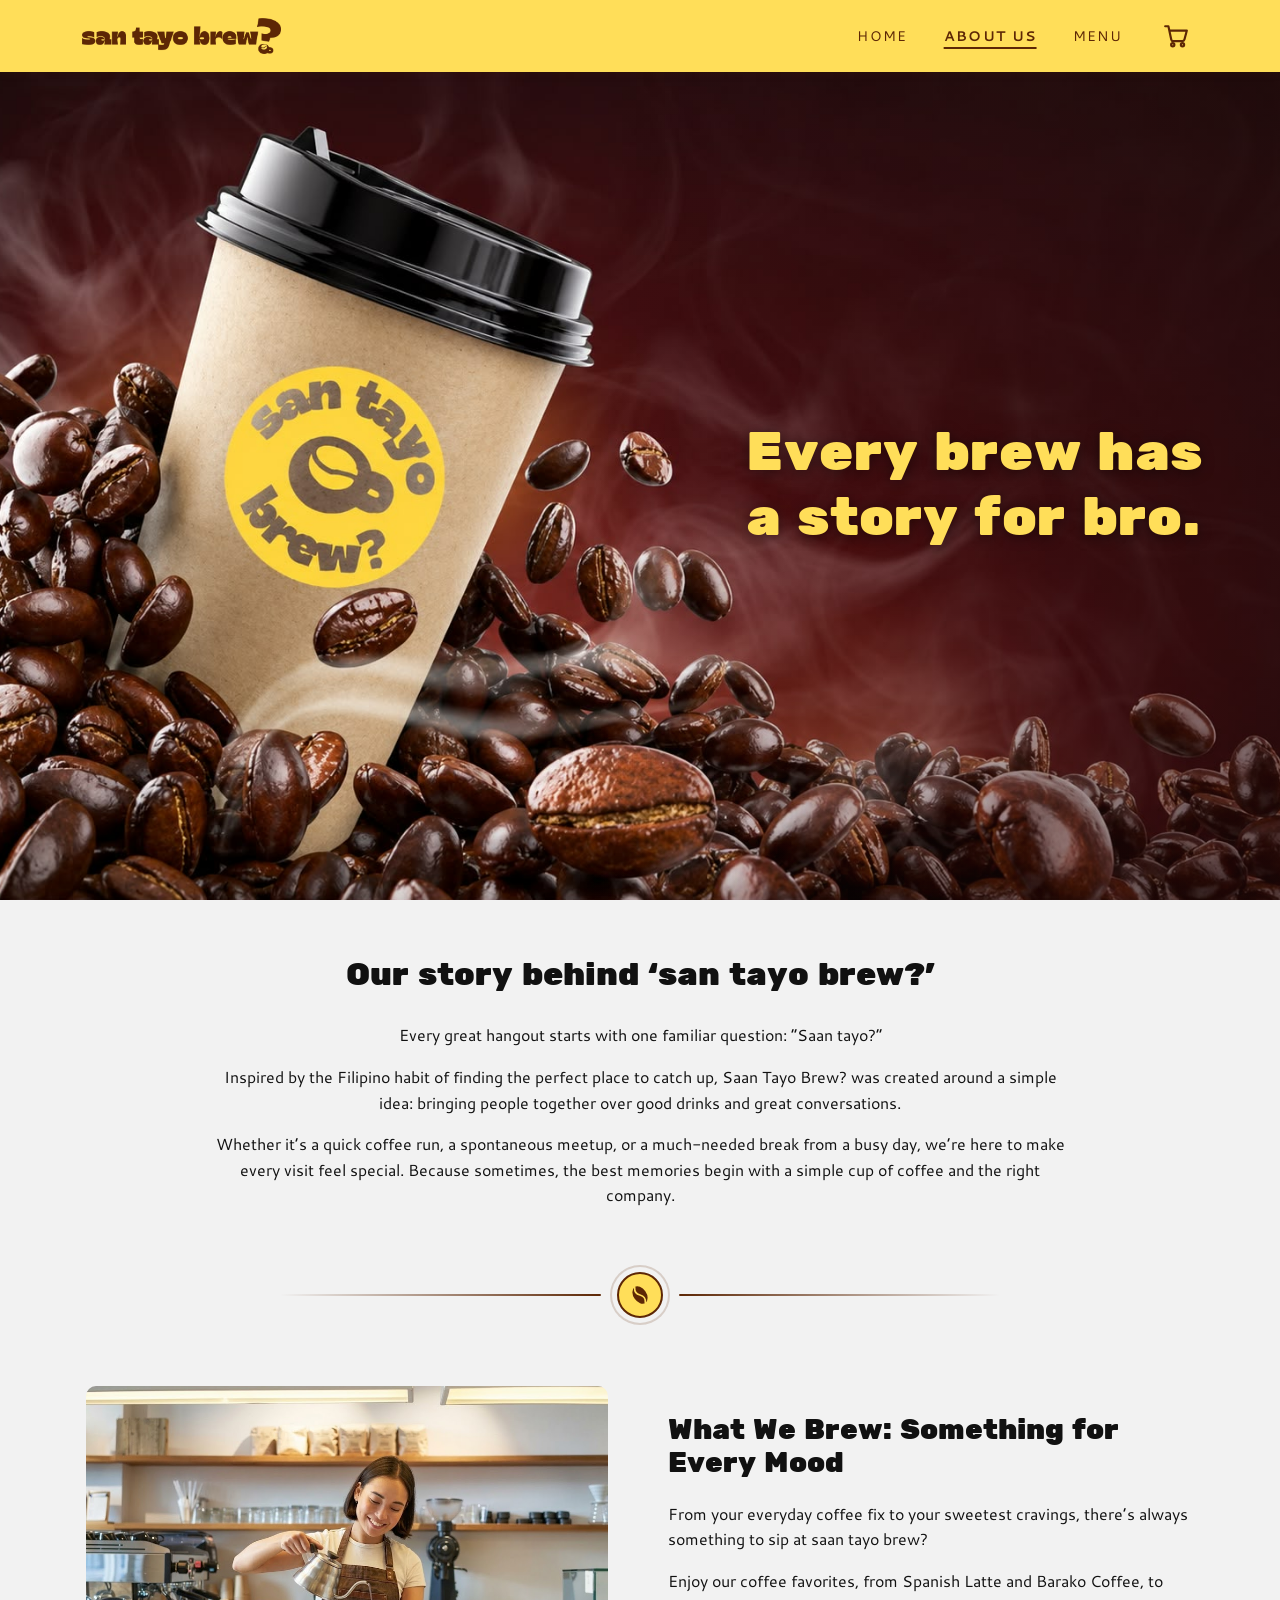
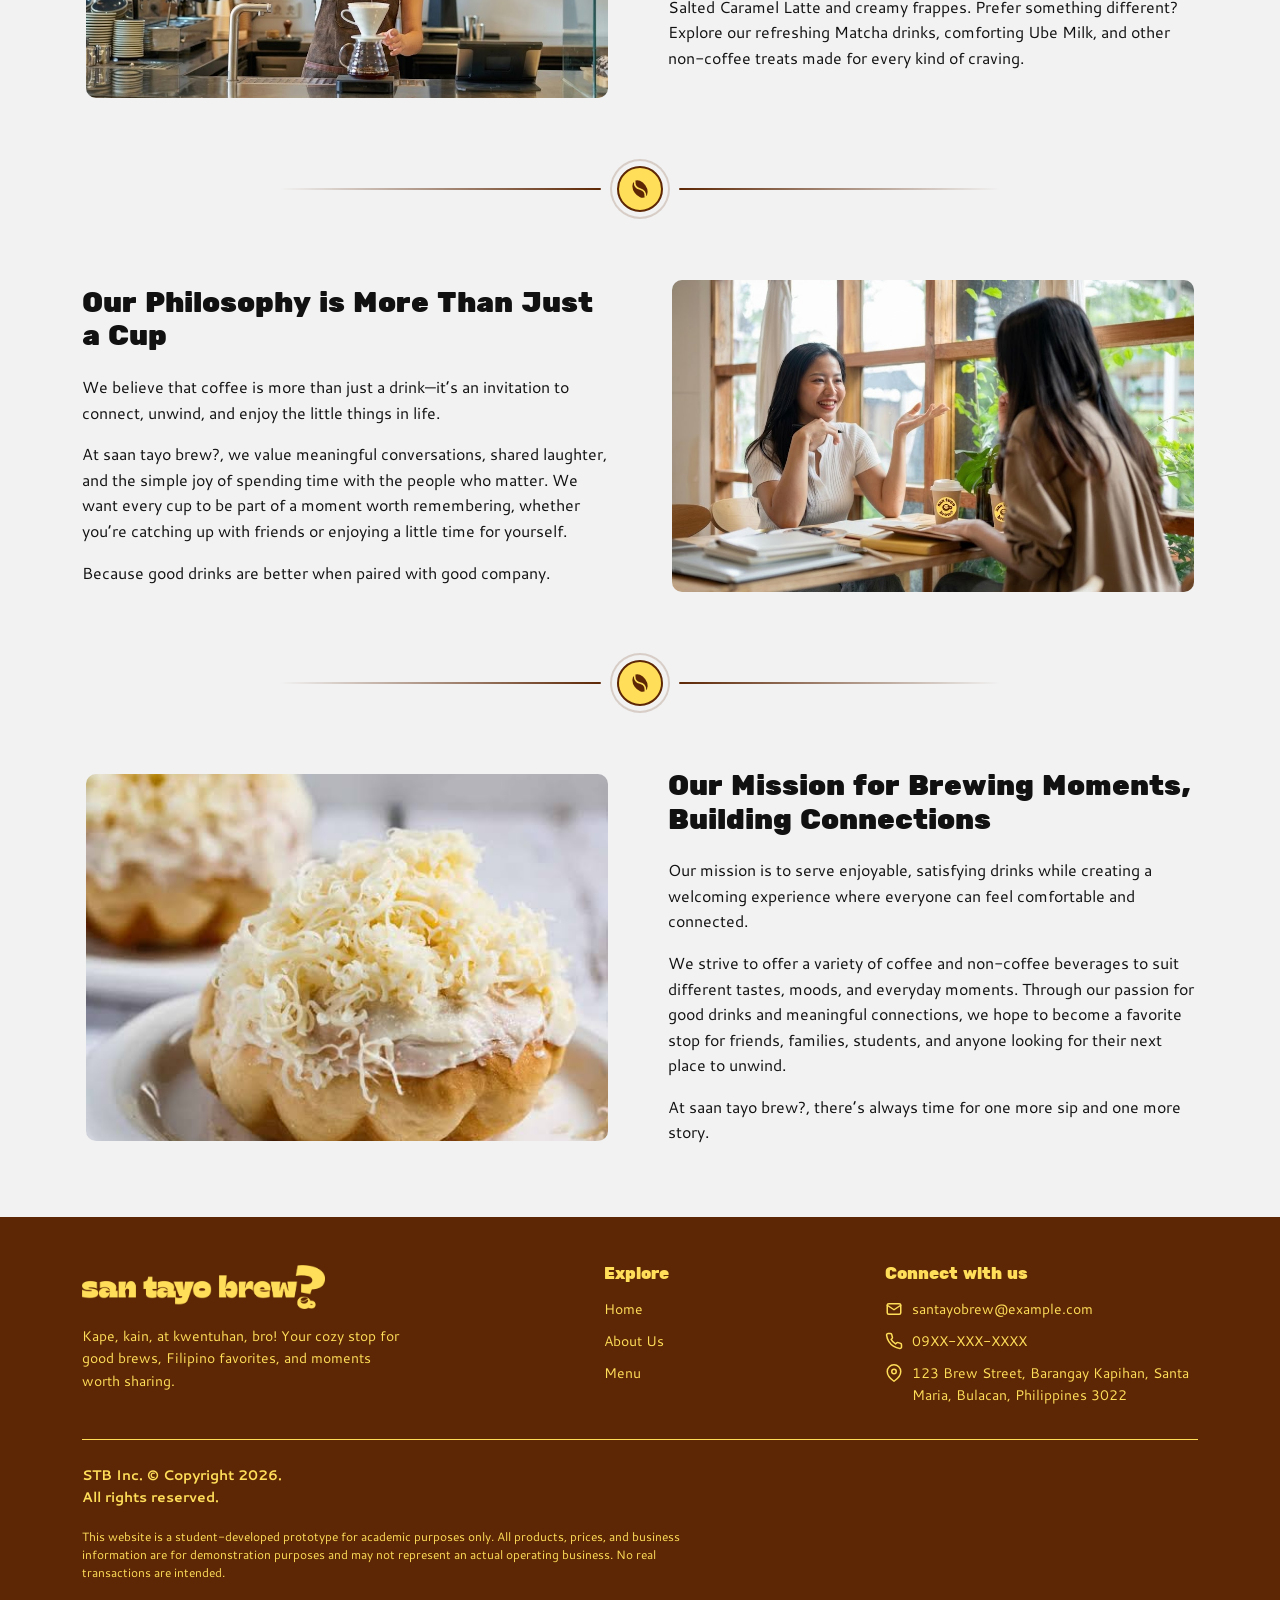
==== commit 23902098: "Fix promo code, menu button, sugar default and address" ====
--- a/about.html
+++ b/about.html
@@ -206,7 +206,7 @@
                 <svg class="footer__icon" viewBox="0 0 24 24" width="18" height="18" fill="none" stroke="currentColor" stroke-width="2" stroke-linecap="round" stroke-linejoin="round" aria-hidden="true" focusable="false">
                   <path d="M21 10c0 7-9 13-9 13s-9-6-9-13a9 9 0 0 1 18 0z"/><circle cx="12" cy="10" r="3"/>
                 </svg>
-                <span>123 Example Brew Street, Barangay Kapihan, Santa Maria, Bulacan, Philippines 3022</span>
+                <span>123 Brew Street, Barangay Kapihan, Santa Maria, Bulacan, Philippines 3022</span>
               </li>
             </ul>
           </address>
--- a/style.css
+++ b/style.css
@@ -1,6 +1,3 @@
-/* san tayo brew? | style.css: shared styles for every page (mobile-first, media queries at the bottom) */
-
-
 /* ========== 1. RESET ========== */
 
 /* Include padding and border in every element's width and height */
@@ -738,6 +735,11 @@
   object-fit: contain;
 }
 
+/* Best-seller photo drawn bigger inside its box (the card size doesn't change) */
+.product-card__img--large {
+  transform: scale(1.2);
+}
+
 /* Best-seller name */
 .product-card__name {
   font-family: var(--font-body);
@@ -1570,6 +1572,12 @@
   object-fit: contain;
 }
 
+/* Smaller card photo for round plates that fill their whole picture */
+.menu-card__img--medium {
+  width: 88%;
+  max-width: 132px;
+}
+
 /* Card item name */
 .menu-card__name {
   font-family: var(--font-body);
@@ -1667,7 +1675,7 @@
   color: var(--text-black);
 }
 
-/* "Add to Cart" / "Remove from Cart" button */
+/* "Add to Cart" button */
 .menu-card__btn {
   align-self: stretch;
   padding: 0.45rem 0.6rem;
@@ -3187,6 +3195,16 @@
     padding: 1.25rem 0.75rem;
   }
 
+  /* Bigger photo box for items whose photos look small (wide plates and sandwiches) */
+  .menu-card__img--large {
+    max-width: 185px;
+  }
+
+  /* Smaller photo box for photos that fill their whole picture (round plates) */
+  .menu-card__img--medium {
+    max-width: 145px;
+  }
+
   /* Bigger card names */
   .menu-card__name {
     font-size: 0.85rem;
